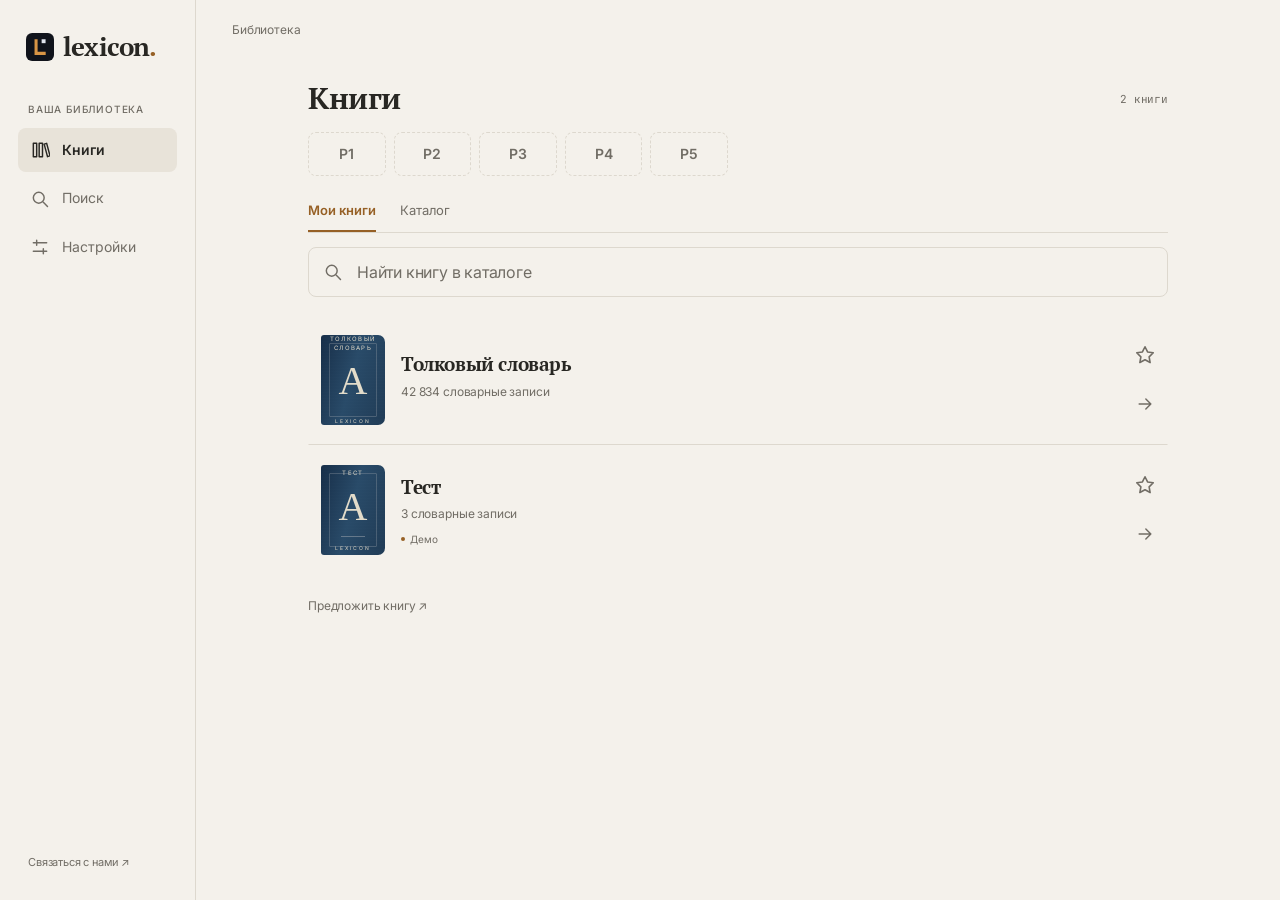
==== docs/index.html @ 33fcab7e "Publish Lexicon 0.8.48 with interactive local presets" ====
<!doctype html><html lang="ru"><head><meta charset="utf-8"><meta name="viewport" content="width=device-width,initial-scale=1,viewport-fit=cover"><meta name="theme-color" content="#F4F1EB"><meta name="apple-mobile-web-app-capable" content="yes"><meta name="apple-mobile-web-app-title" content="Lexicon"><title>Lexicon — Книги</title><link rel="icon" href="./icon.svg" type="image/svg+xml"><link rel="manifest" href="./manifest.webmanifest"><script src="./theme.js?v=f9f860963660"></script><link rel="stylesheet" href="./style.css?v=6cf6671c838d"><link rel="stylesheet" href="./interface.css?v=fe12666b14cd"><link rel="stylesheet" href="./settings-native.css?v=fd636798500a"><link rel="stylesheet" href="./books-native.css?v=4eb20f7e1304"><link rel="stylesheet" href="./refinement.css?v=554a9de87bde"><link rel="stylesheet" href="./interaction-fixes.css?v=699c94dc5572"><link rel="stylesheet" href="./precision-dense.css?v=ed4b688e3af4"><link rel="stylesheet" href="./reference-refinement.css?v=39f87f0298c2"><script src="./search-engine.js?v=366225dc697b" defer></script><script src="./inject-rules.js?v=8888f3288a59" defer></script><script src="./result-format.js?v=626c639f7f64" defer></script><script src="./portable-config.js?v=5209e62e82d2" defer></script><script src="./result-relay.js?v=566d0dccc76c" defer></script><script src="./result-notifications.js?v=0adbf5796105" defer></script><script src="./api-connections.js?v=8e999408f032" defer></script><script src="./speech.js?v=ca1d92f93617" defer></script><script src="./remote-integrations.js?v=0a018f4863b1" defer></script><script src="./portable.js?v=6ec88dbbc504" defer></script><script src="./app.js?v=03754f51cffa" defer></script><script src="./keyboard.js?v=d89eaf721192" defer></script><link rel="stylesheet" href="./presets.css?v=52d184dd3fd0"><script src="./presets.js?v=4e3a637a8aab" defer></script><link rel="apple-touch-icon" href="./apple-touch-icon.png"></head><body>
<svg class="icon-defs" xmlns="http://www.w3.org/2000/svg"><defs><symbol id="i-books" viewBox="0 0 24 24"><path d="M4 4h4v16H4zM11 4h4v16h-4zM17 5l3-1 4 15-3 1z"/></symbol><symbol id="i-history" viewBox="0 0 24 24"><path d="M3 11a9 9 0 1 1 2 7M3 4v7h7m2-5v6l4 2"/></symbol><symbol id="i-settings" viewBox="0 0 24 24"><path d="M4 7h16M4 17h16M8 4v6m8 4v6"/></symbol><symbol id="i-search" viewBox="0 0 24 24"><circle cx="10.5" cy="10.5" r="6.5"/><path d="m16 16 5 5"/></symbol><symbol id="i-star" viewBox="0 0 24 24"><path d="m12 3 2.8 5.7 6.2.9-4.5 4.4 1.1 6.2-5.6-3-5.6 3 1.1-6.2L3 9.6l6.2-.9Z"/></symbol><symbol id="i-arrow" viewBox="0 0 24 24"><path d="M5 12h14m-6-6 6 6-6 6"/></symbol><symbol id="i-copy" viewBox="0 0 24 24"><rect x="8" y="8" width="12" height="12" rx="2"/><path d="M15 8V4H4v11h4"/></symbol></defs></svg>
<aside class="sidebar"><a class="brand" href="./" aria-label="Lexicon"><img src="./icon.svg" alt="" width="38" height="38"><span>lexicon<span class="brand-dot">.</span></span></a><span class="sidebar-label" data-i18n="workspace">ВАША БИБЛИОТЕКА</span><nav aria-label="Разделы"><button class="active" data-view="books"><svg><use href="#i-books"/></svg><span data-i18n="books">Книги</span></button><button data-view="search"><svg><use href="#i-search"/></svg><span data-i18n="search">Поиск</span></button><button data-view="settings"><svg><use href="#i-settings"/></svg><span data-i18n="settings">Настройки</span></button></nav><div class="sidebar-bottom"><a href="mailto:vlad.titov.ing@gmail.com" data-i18n="contactShort">Связаться с нами ↗</a></div></aside>
<div class="workspace"><header><span id="breadcrumb" data-i18n="library">Библиотека</span><div class="header-actions"><span class="brand-mobile">lexicon<span class="brand-dot">.</span></span></div></header><main>
<section id="books-view" class="view"><div class="page-heading"><div><h1 data-i18n="books">Книги</h1></div><span class="count-badge" id="book-count">—</span></div><div id="preset-book-selection" class="preset-book-selection" hidden><div><span id="preset-book-selection-for"></span><strong data-i18n="presetPickInstruction">Выберите книгу для пресета</strong></div><button id="preset-book-cancel" type="button" class="quiet-button" data-i18n="presetPickCancel">Отмена</button></div><div class="preset-bar"><div class="preset-switch" data-preset-switch></div><span class="preset-caption" data-preset-caption hidden></span></div><div id="library-tabs" class="library-tabs" role="tablist" aria-label="Библиотека"><button id="library-tab-mine" type="button" role="tab" data-library-tab="mine" aria-controls="favorites-section catalog-list" aria-selected="true" data-i18n="myBooks">Мои книги</button><button id="library-tab-catalog" type="button" role="tab" data-library-tab="catalog" aria-controls="favorites-section catalog-list" aria-selected="false" tabindex="-1" data-i18n="libraryCatalog">Каталог</button></div><div id="library-search" class="search-box catalog-search"><svg><use href="#i-search"/></svg><input id="book-query" type="search" data-placeholder="findBook" placeholder="Найти книгу в каталоге" aria-label="Поиск книг" autocomplete="off" enterkeyhint="search"><button id="catalog-keyboard-done" class="keyboard-done" type="button" data-i18n="keyboardDone" hidden>Готово</button></div><div class="library-collection"><div id="favorites-section"><div class="section-line"><h2><svg><use href="#i-star"/></svg><span data-i18n="favorites">Избранное</span></h2></div><div id="favorites-list" class="favorite-grid"></div></div><div class="section-line catalog-title"><h2 data-i18n="catalog">Каталог книг</h2><span id="catalog-count" class="subtle"></span></div><div id="catalog-list" class="book-grid"></div></div><div id="catalog-error" class="error" role="alert" hidden></div><div class="catalog-footer"><a class="text-link" href="mailto:vlad.titov.ing@gmail.com" data-i18n="suggestBook">Предложить книгу ↗</a></div></section>
<section id="search-view" class="view" hidden><div class="search-topbar"><button id="back-books" class="back-button"><span>←</span><span data-i18n="allBooks">Все книги</span></button><button id="search-history" class="search-history-button" type="button" aria-label="История поиска" title="История поиска" aria-controls="inline-history"><svg><use href="#i-history"/></svg></button></div><h1 class="search-screen-title" data-i18n="search">Поиск</h1><div class="preset-bar"><div class="preset-switch" data-preset-switch></div><span class="preset-caption" data-preset-caption hidden></span></div><div class="search-book-heading"><div id="selected-cover" class="mini-cover" aria-hidden="true">А<span>Я</span></div><div><select id="search-book" aria-label="Выбрать книгу"></select></div><button id="selected-favorite" class="star-button" aria-label="Добавить в избранное"><svg><use href="#i-star"/></svg></button></div><div class="search-mode" role="group" aria-label="Режим поиска"><button id="manual-mode" class="active" data-i18n="manualMode">По слову</button><button id="inject-mode" data-i18n="injectMode">Через Inject</button><button id="api-mode" data-i18n="apiMode">Через API</button></div><div id="inject-bar" class="inject-bar" hidden><div><p id="inject-status" role="status"></p><button id="inject-settings-link" class="inject-settings-link" type="button" data-i18n="injectSettings">Настроить Inject →</button></div><button id="inject-toggle" class="quiet-button" data-i18n="startReceive">Начать приём</button></div><div id="api-bar" class="inject-bar" hidden><div><select id="api-source" aria-label="Источник API"></select><p id="api-receive-status" role="status"></p><button id="api-settings-link" class="inject-settings-link" data-i18n="apiSettings">Настроить API →</button></div><button id="api-toggle" class="quiet-button" data-i18n="startReceive">Начать приём</button></div><div class="search-combobox"><div class="search-box word-search"><svg><use href="#i-search"/></svg><input id="query" type="search" role="combobox" aria-autocomplete="list" aria-controls="suggestions" aria-expanded="false" data-placeholder="wordPlaceholder" placeholder="Начните вводить слово" aria-label="Поиск слова" autocomplete="off" spellcheck="false" maxlength="512" enterkeyhint="search"><button id="keyboard-done" class="keyboard-done" type="button" data-i18n="keyboardDone" hidden>Готово</button></div><div id="suggestions" class="search-dropdown" role="listbox" aria-label="Подсказки" hidden></div></div><div class="search-meta" hidden><span id="connection" role="status"></span></div><div id="error" class="error" role="alert" hidden></div><div id="result-area" aria-live="polite"></div><div id="welcome" class="welcome"><div class="search-empty-icon" aria-hidden="true"><svg><use href="#i-search"/></svg></div><h2 data-i18n="startTyping">Поиск по словарю</h2></div><div id="inline-history" tabindex="-1"><div class="section-line"><h2 data-i18n="history">История</h2><button id="clear-history" class="quiet-button" data-i18n="clear">Очистить</button></div><div id="history-list"></div></div></section>
<section id="presets-view" class="view" hidden><button type="button" class="quiet-button" data-view="settings">← Настройки</button><div class="page-heading"><h1 data-i18n="presetTitle">Пресеты</h1></div><details open id="preset-editor" class="preset-editor"><summary><span data-i18n="presetEditing">Редактирование</span><span id="preset-editor-slot" class="preset-editor-slot">P1</span></summary><div class="preset-editor-content"><div class="preset-switch" data-preset-switch></div><label for="preset-name" data-i18n="presetName">Название</label><input id="preset-name" type="text" maxlength="48" autocomplete="off"><div class="preset-config"><div class="preset-config-tabs" role="tablist" aria-label="Параметры пресета"><button type="button" role="tab" aria-selected="true" data-preset-panel="search">Поиск</button><button type="button" role="tab" aria-selected="false" data-preset-panel="result">Вывод</button><button type="button" role="tab" aria-selected="false" data-preset-panel="integrations">Подключения</button></div><div id="preset-search-controls"><span class="preset-field-label" data-i18n="presetBook">Книга</span><input id="preset-book" type="hidden"><button id="preset-book-pick" class="preset-book-pick" type="button"><span id="preset-book-cover" class="preset-book-cover" aria-hidden="true"></span><span class="preset-book-info"><strong id="preset-book-name"></strong><span data-i18n="presetChooseLibrary">Выбрать в библиотеке</span></span><span id="preset-book-arrow" aria-hidden="true"></span></button><span id="preset-mode-label" class="preset-field-label" data-i18n="presetSource">Откуда получать слово</span><input id="preset-mode" type="hidden" value="manual"><div id="preset-mode-switch" class="preset-mode-switch" role="radiogroup" aria-labelledby="preset-mode-label"><button type="button" role="radio" aria-checked="true" data-preset-mode="manual" data-i18n="presetManual">Вручную</button><button type="button" role="radio" aria-checked="false" data-preset-mode="inject">Inject</button><button type="button" role="radio" aria-checked="false" data-preset-mode="api">API</button></div><div id="preset-api-choice" hidden><span id="preset-api-label" class="preset-field-label" data-i18n="presetApiSource">Источник API</span><input id="preset-source" type="hidden"><div id="preset-api-options" class="preset-api-options" role="radiogroup" aria-labelledby="preset-api-label"></div><p id="preset-api-empty" class="muted" data-i18n="presetApiEmpty" hidden>Добавьте API во вкладке «Подключения».</p></div></div><div id="preset-connections-origin" class="preset-connections-origin" hidden><span id="preset-connections-label">Из базовых настроек</span><button id="preset-connections-reset" type="button" class="quiet-button" hidden>Вернуть базовые</button></div><div id="preset-config-host"></div></div><div class="preset-actions"><span id="preset-dirty" role="status" hidden>Есть изменения</span><button id="preset-save" type="button" class="connect-button" data-i18n="presetSave">Сохранить</button><button id="preset-clear" type="button" class="quiet-button" data-i18n="presetClear">Очистить</button></div><p id="preset-status" class="muted" role="status" hidden></p></div></details></section><section id="settings-view" class="view" hidden><div class="page-heading settings-heading"><div><h1 data-i18n="settings">Настройки</h1><button type="button" class="quiet-button presets-open" data-view="presets" data-i18n="presetTitle">Пресеты</button></div></div><div id="settings-tabs" class="settings-tabs" role="tablist" aria-label="Настройки"><button type="button" id="settings-tab-general" role="tab" data-settings-tab="general" aria-controls="settings-panel-general" aria-selected="true" tabindex="0" data-i18n="settingsGeneral">Общие</button><button type="button" id="settings-tab-result" role="tab" data-settings-tab="result" aria-controls="settings-panel-result" aria-selected="false" tabindex="-1" data-i18n="settingsResultTab">Вывод</button><button type="button" id="settings-tab-integrations" role="tab" data-settings-tab="integrations" aria-controls="settings-panel-integrations" aria-selected="false" tabindex="-1" data-i18n="settingsIntegrations">Подключения</button></div><div id="settings-panel-general" class="settings-subpanel" role="tabpanel" aria-labelledby="settings-tab-general"><div class="panel language-panel"><label for="language" data-i18n="languageLabel">Язык</label><select id="language" aria-label="Язык"><option value="ru">Русский</option><option value="en">English</option></select></div><div class="panel appearance-panel"><label for="theme" data-i18n="themeLabel">Тема</label><select id="theme"><option value="system" data-i18n="themeSystem">Системная тема</option><option value="light" data-i18n="themeLight">Светлая тема</option><option value="dark" data-i18n="themeDark">Тёмная тема</option></select></div><div class="panel"><label class="toggle-row"><span><strong data-i18n="resultNotifications">Уведомления</strong></span><input id="result-notifications" type="checkbox" role="switch"></label><p id="result-notification-status" class="muted" role="status"></p></div><div class="panel"><label class="toggle-row"><span><strong data-i18n="keepHistory">История поиска</strong><small data-i18n="localHistory">Сохранять найденные слова на этом устройстве</small></span><input id="history-enabled" type="checkbox" role="switch"></label></div><div class="panel about"><p id="app-version">Lexicon 0.8.36</p><button id="check-updates" class="quiet-button" data-i18n="checkUpdates">Проверить обновления</button><p id="update-status" class="muted" role="status"></p><a id="download-update" class="text-link" hidden target="_blank" rel="noopener" data-i18n="downloadUpdate">Скачать обновление</a><a class="developer-contact" href="mailto:vlad.titov.ing@gmail.com"><span data-i18n="contactDeveloper">Связаться с разработчиком</span><span>vlad.titov.ing@gmail.com ↗</span></a></div></div><div id="settings-panel-result" class="settings-subpanel" role="tabpanel" aria-labelledby="settings-tab-result" hidden><div class="panel"><div id="format-target" class="format-switch" role="tablist" aria-label="Формат результата"><button type="button" role="tab" id="format-copy" data-format="copy" aria-controls="format-editor" aria-selected="true" data-i18n="formatCopy">Копирование</button><button type="button" role="tab" id="format-notification" data-format="notification" aria-controls="format-editor" aria-selected="false" tabindex="-1" data-i18n="formatNotification">Уведомления</button><button type="button" role="tab" id="format-impaler" data-format="impaler" aria-controls="format-editor" aria-selected="false" tabindex="-1">Impaler</button><button type="button" role="tab" id="format-speech" data-format="speech" aria-controls="format-editor" aria-selected="false" tabindex="-1" data-i18n="formatSpeech">Озвучивание</button></div><div id="passwordx-format-settings" role="tabpanel" aria-labelledby="format-passwordx" hidden><h3 class="settings-section-title" data-i18n="passwordxMatchTitle">Если совпадение неточное</h3><label class="toggle-row"><span data-i18n="passwordxSuggestion">Передавать координаты ближайшего слова</span><input id="passwordx-use-suggestion" type="checkbox" role="switch"></label><p class="muted" data-i18n="passwordxNoMatch">Если слово не найдено и подходящих координат нет, передаётся 000000. При выключенной настройке неточное совпадение также даёт 000000.</p></div><div id="format-editor" role="tabpanel" aria-labelledby="format-copy"><div class="copy-preview"><span id="preview-caption" data-i18n="preview">Пример</span><output id="copy-preview"></output></div><h3 class="settings-section-title" data-i18n="exactMatchTitle">Состав результата</h3><div id="copy-fields" class="copy-fields"></div><label class="toggle-row speech-label-toggle"><span><span data-i18n="writtenCoordinatesLabel">Добавлять подписи к координатам</span></span><input id="speech-labels" type="checkbox" role="switch"></label><div id="speech-format-settings" hidden><div class="panel" id="speech-settings"><h2 data-i18n="speechTitle">Воспроизведение</h2><label class="toggle-row"><span data-i18n="speechEnable">Озвучивать результат</span><input id="speech-enabled" type="checkbox" role="switch"></label><label class="toggle-row" id="speech-headphones-row"><span data-i18n="speechHeadphonesOnly">Только в наушниках</span><input id="speech-headphones-only" type="checkbox" role="switch" checked></label><p id="speech-only-note" class="muted">Только в наушниках. Новый запрос отменяет предыдущую озвучку.</p><label for="speech-rate" data-i18n="speechRate">Скорость речи</label><div class="speech-rate-row"><input id="speech-rate" type="range" min="0.25" max="1.5" step="0.05" value="1"><output id="speech-rate-value" for="speech-rate">1×</output></div><label for="speech-repeats" data-i18n="speechRepeats">Количество воспроизведений</label><div class="speech-repeat-stepper"><button type="button" id="speech-repeat-less" aria-label="Уменьшить количество повторов">−</button><input id="speech-repeats" type="number" min="1" step="1" inputmode="numeric" value="1"><button type="button" id="speech-repeat-more" aria-label="Увеличить количество повторов">+</button></div><label for="speech-gap" data-i18n="speechGap">Пауза между повторами, секунд</label><input id="speech-gap" type="number" min="1" max="30" step="1" value="5"><div class="speech-actions"><button id="speech-test" class="quiet-button" data-i18n="speechTest">Прослушать</button><button id="speech-stop" class="quiet-button" data-i18n="speechStop">Остановить</button></div><p id="speech-status" class="muted" role="status"></p></div></div><div id="separator-settings"><label for="result-separator" class="separator-label" data-i18n="separator">Разделитель</label><input id="result-separator" type="text" maxlength="64" autocomplete="off" spellcheck="false" aria-describedby="separator-hint"><div class="separator-presets" aria-label="Разделители"><button type="button" data-separator=".">.</button><button type="button" data-separator=" · "> · </button><button type="button" data-separator=" / "> / </button><button type="button" data-separator=" — "> — </button><button type="button" data-separator=", ">, </button></div><p id="separator-hint" class="muted" data-i18n="separatorHint">Пусто — без разделителя.</p></div><details id="uncertain-settings" class="unmatched-section"><summary class="settings-section-title" data-i18n="uncertainTitle">Если слово не найдено</summary><div class="advanced-body"><label class="toggle-row"><span data-i18n="useSuggestionLabel">Использовать ближайшее слово</span><input id="uncertain-suggestion" type="checkbox" role="switch"></label><label class="toggle-row" id="uncertain-coordinates-row"><span data-i18n="suggestionCoordinatesLabel">Передавать его координаты</span><input id="uncertain-coordinates" type="checkbox" role="switch"></label><label class="toggle-row" id="uncertain-original-row"><span data-i18n="includeOriginalLabel">Добавлять исходный ввод</span><input id="uncertain-original" type="checkbox" role="switch"></label><label class="toggle-row"><span data-i18n="markUncertainLabel">Помечать неточное совпадение #</span><input id="uncertain-marker" type="checkbox" role="switch"></label></div></details><p id="unrecognized-note" class="muted" data-i18n="unrecognizedText">Если подходящего слова нет, выводится ###. Это не отключается.</p><p id="copy-warning" class="field-warning" hidden data-i18n="pickField">Выберите хотя бы одно поле.</p></div></div></div><div id="settings-panel-integrations" class="settings-subpanel" role="tabpanel" aria-labelledby="settings-tab-integrations" hidden><details id="inject-settings" class="panel inject-settings"><summary class="integration-summary">Inject</summary><div class="integration-content"><label for="inject-id" data-i18n="injectId">Integration ID</label><div class="inject-connect-row"><input id="inject-id" type="text" autocomplete="off" maxlength="120" placeholder="Integration ID"><button id="inject-check" class="connect-button" data-i18n="checkConnection">Подключить</button></div><p id="inject-config-status" class="muted" role="status"></p><label class="toggle-row"><span data-i18n="injectAutoWords">Обрабатывать слова автоматически</span><input id="inject-auto-words" type="checkbox" role="switch" aria-describedby="inject-auto-words-help" checked></label><p id="inject-auto-words-help" class="muted" data-i18n="injectAutoWordsHelp">«Картинка слона» или «картинки слона» → «слон».</p><p id="inject-background-status" class="muted" role="status"></p></div></details><details class="panel" id="impaler-settings"><summary class="integration-summary">Impaler</summary><div class="integration-content"><button id="relay-connect" class="connect-button" data-i18n="relayConnect">Получить ссылку</button><label class="toggle-row"><span data-i18n="relayEnable">Передавать результаты</span><input id="relay-active" type="checkbox" role="switch"></label><p id="relay-status" class="muted" role="status"></p><div id="relay-watch"><label for="relay-read-url" data-i18n="relayLink">Ссылка для Impaler</label><input id="relay-read-url" type="url" readonly autocomplete="off" spellcheck="false" data-placeholder="relayPlaceholder" placeholder="Появится после подключения"><button id="relay-copy-url" disabled class="quiet-button" data-i18n="relayCopy">Скопировать ссылку</button><p class="muted" data-i18n="relayWatchHint">В Impaler добавьте ссылку в Custom URL и укажите поле text.</p></div></div></details><details class="panel" id="passwordx-settings"><summary class="integration-summary">MyPasSwordX</summary><div class="integration-content"><label class="toggle-row"><span data-i18n="relayEnable">Передавать результаты</span><input id="passwordx-active" type="checkbox" role="switch"></label><button id="passwordx-connect" class="connect-button" data-i18n="relayConnect">Получить ссылку</button><label for="passwordx-url">URL</label><input id="passwordx-url" type="url" readonly autocomplete="off"><button id="passwordx-copy" class="quiet-button" data-i18n="relayCopy" disabled>Скопировать ссылку</button><p class="muted" data-i18n="passwordxHelp">Custom API: URL выше, поле value. Формат: 127 / 2 / 7 → 127207.</p><p id="passwordx-status" class="muted" role="status" hidden></p></div></details><details class="panel api-panel" id="api-settings"><summary class="api-summary" data-i18n="apiSettingsTitle">Настройки API</summary><div class="api-details-content"><div class="api-heading"><div><h2 data-i18n="apiTitle">API приложения</h2></div><label class="api-switch"><span class="sr-only" data-i18n="apiUse">Использовать API</span><input id="own-api-enabled" type="checkbox" role="switch"></label></div><p class="muted" data-i18n="apiOwnHint">POST передаёт слово в приложение, GET получает последний результат.</p><button id="own-api-connect" class="connect-button" data-i18n="apiCreate">Получить API</button><div id="own-api-config" hidden><label for="own-api-name" data-i18n="apiName">Название</label><input id="own-api-name" maxlength="48" value="API Lexicon"><div class="method-switch" role="group" aria-label="Метод API"><button type="button" data-own-method="GET" aria-pressed="true">GET</button><button type="button" data-own-method="POST" aria-pressed="false">POST</button></div><label for="own-api-url">URL</label><input id="own-api-url" type="url" readonly autocomplete="off"><div id="own-api-secret" hidden><label for="own-api-key" data-i18n="apiWriteKey">Ключ записи (Bearer)</label><input id="own-api-key" type="password" readonly autocomplete="off"><button id="own-api-copy-key" class="quiet-button" data-i18n="apiCopyKey">Скопировать ключ</button><pre class="api-example">{"value":"ПАПА"}</pre></div><p id="own-api-method-note" class="muted"></p><div class="api-actions"><button id="own-api-copy-url" class="quiet-button" data-i18n="apiCopyUrl">Скопировать URL</button><button id="own-api-test" class="quiet-button" data-i18n="apiTest">Проверить API</button><button id="own-api-format" class="quiet-button" data-i18n="apiFormat">Формат результата</button></div></div><p id="own-api-status" class="muted" role="status"></p><div class="api-section-heading"><h3 data-i18n="apiExternal">Подключения к другим API</h3><button id="api-add" class="quiet-button" data-i18n="apiAdd">＋ Добавить</button></div><div id="custom-api-list"></div><p class="muted" data-i18n="apiForeground">Приём слов работает на открытом экране поиска в режиме «Через API».</p></div></details></div></section></main></div><div id="toast" role="status" aria-live="polite" aria-atomic="true" hidden></div></body></html>
---- docs/style.css ----
*{box-sizing:border-box}html{color-scheme:light}body{margin:0;background:#f5f5f4;color:#292d33;font:15px -apple-system,BlinkMacSystemFont,'Segoe UI',Arial,sans-serif;line-height:1.5}button,input,select{font:inherit}button,a,input,select{-webkit-tap-highlight-color:transparent}button,select{cursor:pointer}button{color:inherit}button:focus-visible,a:focus-visible,input:focus-visible,select:focus-visible{outline:3px solid #696f77;outline-offset:4px}[hidden]{display:none!important}a{color:inherit;text-decoration:none}button{border:0;background:none}svg{width:22px;height:22px;fill:none;stroke:currentColor;stroke-width:1.6;stroke-linecap:round;stroke-linejoin:round;flex-shrink:0}.icon-defs{position:absolute;width:0;height:0;overflow:hidden}.sidebar{width:228px;position:fixed;inset:0 auto 0 0;background:#ffffff;border-right:1px solid #e3e3e4;padding:34px 22px;display:flex;flex-direction:column;z-index:20}.brand{display:flex;align-items:center;gap:9px;padding:0 10px;font-size:29px;font-weight:650;letter-spacing:-1.7px}.brand img{width:35px;height:35px}.brand-dot{color:#62666c}.sidebar-label{font-size:9px;letter-spacing:1.8px;color:#a1a3a5;margin:61px 16px 17px;font-weight:650}nav{display:flex;flex-direction:column;gap:7px}nav button{display:flex;align-items:center;gap:14px;text-align:left;padding:14px 17px;border-radius:11px;font-size:14px;color:#7f8081}nav button.active{background:#e9eaeb;color:#41454a;font-weight:600}nav button:hover{background:#eeeeef}nav button.active svg{stroke-width:1.9}.sidebar-bottom{margin-top:auto;padding:28px 14px 0;color:#9e9fa0}.sidebar-bottom p{font-size:11px;line-height:1.7;margin:15px 0 20px}.sidebar-bottom a{font-size:11px;color:#6e7074}.edition{font:italic 31px Georgia,serif;color:#67696c;display:flex;gap:8px;align-items:baseline}.edition span{font:8px Arial,sans-serif;letter-spacing:2px;color:#9fa0a2}.workspace{margin-left:228px;min-height:100dvh}header{height:88px;border-bottom:1px solid #e3e3e4;padding:0 54px;display:flex;justify-content:space-between;align-items:center;font-size:12px;color:#8c8d8f}.header-actions{display:flex;align-items:center;gap:18px}#language{border:0;background:transparent;color:#585a5d;padding:8px;font-size:12px}.brand-mobile{display:none}main{max-width:1210px;padding:46px 54px 30px;margin:0 auto;min-height:calc(100dvh - 170px)}.page-heading{display:flex;justify-content:space-between;align-items:center;gap:20px;margin-bottom:37px}.eyebrow{font-size:9px;letter-spacing:2px;color:#898b8e;font-weight:650}h1{font-size:43px;font-weight:500;line-height:1.2;letter-spacing:-1.6px;margin:9px 0 10px}h2{font-size:18px;font-weight:550;letter-spacing:-.4px;margin:0}.page-heading p{color:#8d8e90;font-size:13px;margin:0}.count-badge{border:1px solid #dfe0e1;border-radius:30px;padding:8px 16px;font-size:11px;color:#838587;white-space:nowrap}.section-line{display:flex;align-items:center;justify-content:space-between;gap:12px;margin-bottom:18px}.section-line h2{display:flex;gap:10px;align-items:center;font-size:17px}.section-line h2 svg{width:17px;height:17px;color:#84878a}.subtle{font-size:11px;color:#a2a3a4}.favorite-grid{display:grid;grid-template-columns:repeat(2,minmax(0,1fr));gap:18px}.favorite-card{position:relative;background:#e7e8e9;border:1px solid #dcdddf;border-radius:16px;padding:23px;display:flex;gap:22px;align-items:center;min-height:173px;transition:transform .18s,border-color .18s}.favorite-card:hover{border-color:#a7aaae;transform:translateY(-2px)}.favorite-info{min-width:0;padding-right:20px}.favorite-info .kicker{color:#8b8d91;font-size:9px;letter-spacing:1.6px}.favorite-info h3{font-size:19px;font-weight:550;letter-spacing:-.5px;line-height:1.3;margin:8px 0}.favorite-info p{font-size:11px;color:#85878a;margin:0 0 15px}.favorite-info .open-book{padding:0;font-size:12px;display:flex;align-items:center;gap:12px;color:#4b4e53;font-weight:600}.favorite-info .open-book svg{width:15px}.star-button{display:flex;align-items:center;justify-content:center;color:#96989b;border:1px solid #d6d8da;background:#f4f5f680;width:34px;height:34px;border-radius:50%;flex-shrink:0}.star-button svg{width:16px;height:16px}.star-button[aria-pressed=true]{color:#5f646c}.star-button[aria-pressed=true] svg{fill:#82878f;stroke:#687c93}.favorite-card>.star-button{position:absolute;right:15px;top:15px;border:0;background:none}.cover{width:93px;height:123px;border-radius:3px 7px 7px 3px;position:relative;background:linear-gradient(105deg,#172e48 0%,#294b69 48%,#203b55 100%);color:#e3dcca;box-shadow:2px 6px 10px #14273526,inset 4px 0 0 #ffffff15,inset 7px 0 1px #0c223233;flex-shrink:0;overflow:hidden;display:flex;flex-direction:column;align-items:center;justify-content:center;isolation:isolate}.cover:before{content:'';position:absolute;inset:8px;border:1px solid #bdbec042;border-radius:1px;z-index:-1}.cover:after{content:'';position:absolute;inset:0;background:repeating-linear-gradient(0deg,transparent,transparent 2px,#ffffff03 3px);pointer-events:none}.cover-label{font-size:6px;letter-spacing:1.3px;text-align:center;padding:0 12px;text-transform:uppercase}.cover-letter{font:50px Georgia,serif;line-height:1.2;margin:5px 0}.cover-rule{width:24px;height:1px;background:#b5b7ba70}.cover-bottom{font-size:5px;letter-spacing:2px;margin-top:8px}.favorite-empty{border:1px dashed #d3d4d6;border-radius:14px;padding:26px;color:#949699;font-size:13px;grid-column:1/-1}.catalog-title{margin-top:40px}.search-box{display:flex;align-items:center;gap:12px;background:#ffffff;border:1px solid #dedfe0;border-radius:11px;padding:14px 17px}.search-box svg{width:19px;height:19px;color:#97999c}.search-box input{border:0;outline:0!important;min-width:0;flex:1;background:transparent;color:#333436;font-size:13px}.search-box input::placeholder{color:#a4a5a7}.search-box:focus-within{border-color:#8d9197;box-shadow:0 0 0 3px #8d919710}.catalog-search{max-width:100%;margin-bottom:24px}.book-grid{display:grid;grid-template-columns:repeat(3,minmax(0,1fr));gap:22px}.book-card{background:#ffffff;border:1px solid #dfe0e2;border-radius:15px;overflow:hidden;transition:transform .18s,box-shadow .18s}.book-card:hover{transform:translateY(-3px);box-shadow:0 8px 25px #393b3e08}.book-art{position:relative;background:#edece6;min-height:225px;display:flex;align-items:center;justify-content:center;background-image:radial-gradient(ellipse at 50% 80%,#ced0d280,transparent 70%)}.book-art .cover{width:119px;height:163px;transform:rotate(-6deg);box-shadow:8px 13px 17px #2f313326}.book-art .cover-letter{font-size:67px}.book-art .cover-label{font-size:8px}.book-art>.star-button{position:absolute;right:14px;top:14px;background:#f8f9fa;border:0}.book-info{padding:19px 20px}.book-info .category{color:#8b8e91;font-size:9px;text-transform:uppercase;letter-spacing:1.3px}.book-info h3{font-size:18px;letter-spacing:-.4px;font-weight:550;line-height:1.35;margin:7px 0}.book-meta{color:#97999b;font-size:11px;margin:0}.card-bottom{display:flex;align-items:center;justify-content:space-between;margin-top:21px;padding-top:14px;border-top:1px solid #ececed}.data-note{color:#a79269;font-size:9px;display:inline-flex;align-items:center;gap:5px}.data-note:before{content:'';width:4px;height:4px;border-radius:50%;background:#baab87}.card-bottom .open-book{border-radius:50%;background:#ebecee;padding:8px;display:flex;color:#61656b}.card-bottom .open-book svg{width:16px;height:16px}.catalog-footer{display:flex;align-items:center;gap:16px;margin-top:42px;border-top:1px solid #dfe0e1;padding-top:26px}.footer-monogram{font:italic 32px Georgia,serif;color:#828488}.catalog-footer strong{font-size:12px;font-weight:500}.catalog-footer p{font-size:11px;color:#9a9b9d;margin:3px 0}.text-link{margin-left:auto;font-size:11px;color:#65696f;white-space:nowrap}.workspace-footer{padding:22px 54px;max-width:1210px;margin:auto;display:flex;justify-content:space-between;color:#b1b2b4;font-size:9px}.workspace-footer>span:first-child{letter-spacing:3px}.back-button{display:inline-flex;align-items:center;gap:10px;color:#8a8c8f;padding:0;margin-bottom:32px;font-size:12px}.back-button>span:first-child{font-size:19px}.search-book-heading{display:flex;gap:24px;align-items:center;margin-bottom:30px}.search-book-heading h1{font-size:33px;margin:7px 0 10px}.search-book-heading>.star-button{margin-left:auto}.mini-cover{background:#213f5b;width:62px;height:83px;color:#e3dfcd;border-radius:3px 7px 7px 3px;font:30px Georgia,serif;display:flex;align-items:center;justify-content:center;gap:5px;box-shadow:2px 5px 8px #102d4218;flex-shrink:0}.mini-cover span{font-size:18px;margin-top:23px}.word-search{padding:19px 22px;border-radius:13px}.word-search input{font-size:19px}.word-search svg{width:22px;height:22px}kbd{border:1px solid #e1e2e3;border-radius:5px;font-size:11px;color:#9d9fa2;padding:1px 6px}.search-meta{display:flex;justify-content:space-between;gap:10px;font-size:10px;color:#a1a3a5;margin:11px 2px 22px}.suggestions{display:flex;flex-wrap:wrap;gap:8px;margin-bottom:20px}.suggestions:empty{margin:0}.chip{font-size:12px;border:1px solid #dadcde;color:#676b71;padding:8px 13px;border-radius:8px;background:#f8f8f8}.chip:hover{background:#e3e5e7;border-color:#b3b6bb}.welcome{text-align:center;margin:75px auto;max-width:370px}.letter-orbit{display:flex;align-items:center;justify-content:center;margin-bottom:28px}.letter-orbit span{font:28px Georgia,serif;border:1px solid #d8dadc;width:58px;height:70px;border-radius:9px;display:grid;place-items:center;color:#9b9ea2;background:#f7f7f8;transform:rotate(-12deg);margin-right:-12px}.letter-orbit span:nth-child(2){transform:rotate(0);background:#e5e7e9;color:#6a6f75;z-index:1}.letter-orbit span:nth-child(3){transform:rotate(12deg)}.welcome h2{font-size:18px;color:#65686d;font-weight:450}.welcome p{font-size:12px;color:#a0a3a5;line-height:1.8}.result{border:1px solid #d9dbdd;border-radius:17px;padding:30px;background:#fcfcfd;margin-bottom:16px;box-shadow:0 6px 25px #454a5004}.result .result-label{font-size:9px;letter-spacing:1.5px;color:#989a9e}.result h2{font-size:32px;letter-spacing:-.8px;font-weight:550;margin:10px 0 4px;overflow-wrap:anywhere}.result .dict{font-size:11px;color:#9b9da0}.location{display:grid;grid-template-columns:repeat(3,1fr);gap:15px;margin:30px 0}.location>div+div{border-left:1px solid #e7e8ea;padding-left:25px}.location dt{font-size:11px;color:#94979b}.location dd{font-size:42px;line-height:1.2;font-weight:450;color:#44484d;letter-spacing:-1.5px;margin:7px 0 0}.result-footer{display:flex;gap:10px;flex-wrap:wrap}.copy-button,.share-button{display:flex;align-items:center;justify-content:center;gap:10px;font-size:12px;padding:12px 19px;border-radius:9px}.copy-button{background:#4b4f54;color:#fff}.copy-button svg{width:16px;height:16px}.share-button{border:1px solid #dee0e2;color:#8b8e92}.empty{text-align:center;padding:30px;color:#95979a;font-size:13px}.empty strong{display:block;color:#6b6f74}.error{background:#fff1ea;border:1px solid #e5c3b3;color:#a36646;font-size:13px;padding:18px;border-radius:12px}.quiet-button{font-size:12px;color:#888b8f;padding:10px}.history-item{display:flex;width:100%;align-items:center;gap:15px;padding:20px;background:#fcfcfd;border:1px solid #dddee0;border-radius:12px;margin-top:10px;text-align:left}.history-item strong{font-size:15px;font-weight:550}.history-details{display:flex;flex-direction:column;gap:5px;flex:1}.history-details small{font-size:11px;color:#979a9e}.history-item>svg{color:#a1a3a7;width:18px}.history-icon{display:grid;place-items:center;background:#eaebed;border-radius:9px;width:40px;height:44px;color:#878b90}.history-icon svg{width:19px}.settings-grid{display:grid;grid-template-columns:1.05fr 1fr;gap:23px;align-items:start}.panel{background:#fcfcfd;border:1px solid #dddee0;border-radius:15px;padding:26px}.panel-heading{display:flex;gap:10px;align-items:center}.panel-heading svg{width:19px;color:#898d92}.panel h2{font-size:17px}.muted{font-size:12px;color:#989b9f}.copy-fields{display:grid;grid-template-columns:1fr 1fr;gap:10px;margin-top:24px}.copy-option{display:flex;align-items:center;justify-content:space-between;border:1px solid #dddee0;border-radius:9px;padding:14px;color:#797c80;font-size:12px}.copy-option:has(input:checked){background:#ebecee;border-color:#b2b6bc;color:#4e535a}.copy-option input{accent-color:#616871;width:16px;height:16px}.copy-preview{margin-top:24px;padding:17px;background:#f0f1f2;border-radius:10px}.copy-preview>span{font-size:8px;color:#979a9f;letter-spacing:1.5px}.copy-preview output{display:block;font-size:12px;color:#696e74;margin-top:9px;line-height:1.8;overflow-wrap:anywhere}.field-warning{font-size:11px;color:#b37c40}.toggle-row{display:flex;justify-content:space-between;gap:20px;align-items:center}.toggle-row+.toggle-row{padding-top:22px;margin-top:22px;border-top:1px solid #eaebed}.toggle-row strong{font-size:13px;font-weight:500}.toggle-row small{display:block;color:#9c9ea1;font-size:11px;margin-top:6px}.toggle-row input{appearance:none;width:34px;height:20px;border-radius:20px;background:#d8dadd;position:relative;flex-shrink:0;transition:background .15s;cursor:pointer}.toggle-row input:before{content:'';position:absolute;left:3px;top:3px;width:14px;height:14px;border-radius:50%;background:white;box-shadow:0 1px 3px #0001;transition:left .15s}.toggle-row input:checked{background:#6c737d}.toggle-row input:checked:before{left:17px}.browser-note{font-size:10px;color:#a7a9ac;margin-top:22px;line-height:1.7}.about{margin-top:22px}.about p{font-size:12px;color:#989a9e;line-height:1.8}.about a{font-size:11px;color:#70757b}.manual-copy{width:100%;min-height:90px;border:1px solid #c8cbcf;background:#f1f2f3;color:#5f646a;padding:15px;border-radius:10px;margin-top:15px}#toast{position:fixed;bottom:28px;left:calc(50% + 114px);transform:translateX(-50%);background:#383b3f;color:#f3f4f6;padding:13px 22px;border-radius:11px;box-shadow:0 5px 20px #2d303425;z-index:50;font-size:12px;max-width:85vw;text-align:center}
@media(min-width:1500px){main{padding-top:58px}.book-grid{grid-template-columns:repeat(3,minmax(0,1fr))}}@media(max-width:1100px){.sidebar{width:190px;padding-left:16px;padding-right:16px}.workspace{margin-left:190px}header{padding:0 32px}main{padding:37px 32px}.favorite-grid{grid-template-columns:1fr}.book-grid{grid-template-columns:repeat(2,minmax(0,1fr))}.favorite-card{max-width:none}.settings-grid{grid-template-columns:1fr}.settings-right{display:grid;grid-template-columns:1fr 1fr;gap:20px}.settings-right .about{margin-top:0}.workspace-footer{padding:22px 32px}#toast{left:calc(50% + 95px)}}
@media(max-width:700px){.sidebar{width:auto;position:static;padding:0;border:0;background:transparent}.sidebar>.brand,.sidebar-label,.sidebar-bottom{display:none}.workspace{margin-left:0}header{height:72px;padding:0 23px;border-bottom:1px solid #e2e3e5}#breadcrumb{display:none}.header-actions{width:100%;flex-direction:row-reverse;justify-content:space-between}.brand-mobile{display:block;font-size:26px;letter-spacing:-1.5px;font-weight:650;color:#424448}#language{font-size:11px}main{padding:30px 23px 120px;min-height:calc(100dvh - 72px)}h1{font-size:36px;margin:8px 0 10px}.page-heading{gap:10px;margin-bottom:30px;align-items:flex-start}.page-heading p{font-size:12px;max-width:245px;line-height:1.7}.count-badge{font-size:9px;padding:5px 9px;margin-top:30px}.eyebrow{font-size:8px;letter-spacing:1.6px}.section-line h2{font-size:16px}.subtle{font-size:10px}.favorite-card{padding:20px;gap:19px;min-height:159px}.favorite-info h3{font-size:19px;max-width:200px}.favorite-info .kicker{font-size:8px}.favorite-card .cover{width:78px;height:110px}.favorite-card .cover-letter{font-size:44px}.favorite-info p{font-size:10px;margin-bottom:12px}.favorite-info .open-book{font-size:11px}.catalog-title{margin-top:30px}.catalog-search{margin-bottom:18px}.book-grid{grid-template-columns:1fr;gap:15px}.book-card{display:grid;grid-template-columns:123px minmax(0,1fr);border-radius:13px}.book-art{min-height:178px}.book-art .cover{width:76px;height:108px;transform:rotate(-5deg)}.book-art .cover-letter{font-size:43px}.book-art .cover-label{font-size:5px}.book-art>.star-button{right:6px;top:7px;width:26px;height:26px}.book-art>.star-button svg{width:13px}.book-info{padding:18px 15px;display:flex;flex-direction:column;justify-content:center}.book-info .category{font-size:8px}.book-info h3{font-size:17px;margin-top:8px}.book-meta{font-size:9px}.card-bottom{margin-top:16px;padding-top:12px}.card-bottom .data-note{font-size:8px}.card-bottom .open-book{padding:6px}.catalog-footer{margin-top:28px;padding-top:22px;gap:12px;flex-wrap:wrap}.footer-monogram{font-size:28px}.catalog-footer strong{font-size:11px}.catalog-footer p{font-size:10px}.text-link{font-size:10px;flex-basis:100%;padding-left:34px;margin-top:-4px}.workspace-footer{display:none}nav{position:fixed;bottom:max(14px,env(safe-area-inset-bottom));left:18px;right:18px;background:#fcfcfdef;backdrop-filter:blur(18px);border:1px solid #dcdee0;border-radius:17px;box-shadow:0 8px 32px #363a3f14;display:flex;flex-direction:row;gap:5px;padding:7px;z-index:30}nav button{justify-content:center;flex:1;min-width:0;padding:10px 8px;font-size:10px;gap:6px;flex-direction:column;border-radius:11px}nav button svg{width:20px;height:20px}nav button.active{background:#e5e6e8}.back-button{margin-bottom:25px;font-size:11px}.search-book-heading{gap:16px;margin-bottom:27px}.search-book-heading h1{font-size:25px;letter-spacing:-.8px;line-height:1.2}.mini-cover{width:49px;height:68px;font-size:25px}.mini-cover span{font-size:15px}.search-book-heading .star-button{width:30px;height:30px}.word-search{padding:16px}.word-search input{font-size:16px}kbd{display:none}.search-meta{font-size:9px}.welcome{margin-top:65px}.welcome h2{font-size:17px}.welcome p{font-size:12px}.result{padding:24px 20px}.result h2{font-size:29px}.location{gap:10px;margin:28px 0}.location>div+div{padding-left:14px}.location dd{font-size:37px}.location dt{font-size:10px}.copy-button,.share-button{font-size:11px;padding:11px 15px}.result-footer{gap:8px}.settings-grid,.settings-right{display:block}.panel{padding:22px}.settings-right>.panel{margin-top:19px}.copy-fields{gap:8px}.copy-option{padding:13px;font-size:11px}.history-item{padding:17px 15px}.history-item strong{font-size:14px}.history-details small{font-size:10px}#toast{left:50%;bottom:110px}.section-line{margin-bottom:15px}}
@media(prefers-reduced-motion:reduce){*{transition:none!important;scroll-behavior:auto!important}}

.book-title{padding:0;text-align:left;font:inherit;letter-spacing:inherit;line-height:inherit}.cover-button{padding:0;display:block}.copy-button:disabled,.share-button:disabled{opacity:.45;cursor:not-allowed}
/* Keep secondary text readable on the light paper surface. */
.page-heading p,.muted,.favorite-info p,.book-meta,.catalog-footer p,.history-details small,.toggle-row small,.browser-note,.about p,.search-meta,.result .dict{color:#6d7073}.subtle,.count-badge,.sidebar-label,header,.sidebar-bottom p{color:#737578}.eyebrow,.book-info .category,.favorite-info .kicker,.copy-preview>span,.result-label{color:#6c6f74}.location dt,.copy-option,.share-button{color:#64686e}.data-note{color:#8f7549}.search-box input::placeholder{color:#7b7e81}.copy-option:has(input:checked){color:#464b51}.book-meta{font-size:11px}@media(max-width:700px){.book-meta{font-size:10px}.favorite-info .kicker{font-size:8px}.book-info .category{font-size:8px}}

.star-button{width:46px;height:46px}.star-button svg{width:23px;height:23px}.book-art>.star-button{width:46px;height:46px}.favorite-card>.star-button{right:10px;top:10px}.favorite-info{padding-right:28px}.search-book-heading>.star-button{width:46px;height:46px}.language-panel{display:flex;align-items:center;justify-content:space-between;gap:14px}.language-panel label{font-size:13px}.settings-right{display:flex;flex-direction:column;gap:20px}.settings-right>.panel{margin-top:0}.inject-settings label{display:block;font-size:12px;color:#696b6f;margin-bottom:8px}.inject-settings input{border:1px solid #cccfd2;background:#f1f2f4;border-radius:8px;padding:12px;width:100%;min-width:0;color:#404348}.inject-settings .quiet-button{padding-left:0}.search-mode{display:flex;gap:5px;background:#e6e8ea;border-radius:10px;padding:4px;width:max-content;margin-bottom:17px}.search-mode button{padding:9px 20px;font-size:12px;border-radius:7px;color:#787b7f}.search-mode button.active{background:#fff;color:#494d52;box-shadow:0 1px 4px #34373a12}.inject-bar{display:flex;align-items:center;justify-content:space-between;gap:15px;border:1px solid #d6d9dc;background:#ebedef;border-radius:12px;padding:16px 20px;margin-bottom:16px}.inject-bar strong{font-size:13px}.inject-bar p{font-size:11px;color:#75787d;margin:6px 0 0}#inline-history{margin-top:45px;border-top:1px solid #dedfe1;padding-top:24px}#inline-history .history-item{padding:13px 16px}#inline-history .history-item strong{font-size:13px}#inline-history .history-icon{height:33px;width:33px}#inline-history .empty{padding:10px;font-size:12px}.header-actions{margin-left:auto}.copy-button:disabled{cursor:not-allowed}@media(max-width:700px){.star-button,.book-art>.star-button,.search-book-heading>.star-button{width:44px;height:44px}.star-button svg,.book-art>.star-button svg{width:22px;height:22px}.book-art>.star-button{right:4px;top:4px;background:#f8f9faed}.favorite-card .favorite-info{padding-right:16px}.favorite-card>.star-button{right:5px;top:5px}.favorite-info h3{font-size:17px}.header-actions{justify-content:flex-start}.settings-right>.panel{margin-top:0}.settings-right{display:flex;margin-top:19px}.language-panel{display:flex}.search-mode{width:100%}.search-mode button{flex:1;padding:10px 14px}.inject-bar{padding:14px;gap:8px}#language{font-size:12px;max-width:140px}.book-art .cover{margin-top:16px}}

@media(max-width:700px){.header-actions{flex-direction:row;justify-content:flex-start}}

.inject-instructions{padding-left:19px;font-size:12px;color:#66696d;line-height:1.9;margin:15px 0}

.search-combobox{position:relative;z-index:15}.search-combobox .word-search{margin-bottom:0}.search-dropdown{position:absolute;top:calc(100% + 5px);left:0;right:0;background:#fcfcfd;border:1px solid #d4d6d9;border-radius:14px;box-shadow:0 14px 35px #30323526;max-height:min(360px,45dvh);overflow:auto;padding:6px;overscroll-behavior:contain}.search-option{display:flex;align-items:center;gap:12px;text-align:left;width:100%;min-height:48px;border-radius:8px;padding:11px 13px;color:#37393d;font-size:15px}.search-option svg{width:17px;height:17px;flex-shrink:0;color:#808388}.search-option:hover,.search-option[aria-selected="true"]{background:#e7e9eb}.option-word{overflow-wrap:anywhere}.option-note{margin-left:auto;font-size:10px;color:#76797d;text-align:right}.search-meta{margin-top:12px}@media(max-width:700px){.search-option{font-size:14px;padding:10px;gap:9px}.option-note{max-width:85px;font-size:9px}}

@media(max-width:700px){.search-dropdown{max-height:min(320px,35dvh)}}

/* Layout boundaries: controls and long status text must stay inside their panel. */
.settings-grid>* , .settings-right, .panel, .search-book-heading>div, .inject-bar>div{min-width:0}.search-book-heading>div:not(.mini-cover){flex:1}.search-book-heading h1,.inject-bar p,.inject-settings p,.result h2{overflow-wrap:anywhere}.inject-connect-row{display:flex;gap:10px;align-items:stretch;margin-top:8px}.inject-connect-row input{flex:1;min-width:0;width:0}.connect-button{background:#e4e6e8;color:#42464c;border:1px solid #d2d5d7;border-radius:9px;padding:11px 15px;white-space:nowrap;flex-shrink:0}.connect-button:disabled{opacity:.65}.inject-settings h2{margin:0 0 10px}.inject-settings>p{font-size:12px;line-height:1.65;margin:0 0 20px}.inject-settings #inject-config-status{margin:12px 0 0}.inject-settings #inject-config-status:empty{display:none}.inject-settings-link{display:block;padding:5px 0 0;font-size:11px;text-align:left;color:#52575e;text-decoration:underline;text-underline-offset:3px}.inject-bar .quiet-button{flex-shrink:0}.search-history-button{display:flex;align-items:center;justify-content:center;width:40px;height:40px;margin:-8px -7px -8px 0;flex-shrink:0;border-radius:8px;color:#6c6f74}.search-history-button:hover{background:#e7e9eb}.search-history-button svg{width:21px;height:21px}.search-meta{flex-wrap:wrap;gap:5px 14px}.location{grid-template-columns:repeat(3,minmax(0,1fr))}.location>div{min-width:0}.result-footer{flex-wrap:wrap}.search-dropdown{position:static;margin-top:6px;max-height:300px;box-shadow:0 8px 20px #30323510}.search-combobox{z-index:auto}#inline-history{scroll-margin-top:24px;scroll-margin-bottom:120px}nav button{min-width:0}@media(max-width:700px){.search-dropdown{max-height:min(300px,35dvh)}.inject-connect-row{flex-direction:column;gap:12px}.inject-connect-row input{width:100%;flex:auto}.connect-button{align-self:flex-start;min-height:44px}.inject-bar{align-items:flex-start}.search-book-heading{gap:12px}.search-book-heading>.star-button{margin-left:0}.location dd{font-size:clamp(25px,8.5vw,37px)}nav button{font-size:9px;padding:9px 4px}#inline-history{scroll-margin-top:16px}.copy-fields{grid-template-columns:repeat(2,minmax(0,1fr))}}

.search-topbar{display:flex;align-items:center;justify-content:space-between;gap:16px;margin-bottom:28px}.search-topbar .back-button{margin:0}.search-topbar .search-history-button{width:44px;height:44px;margin:0;border:1px solid #d7d8da;background:#fcfcfd;border-radius:50%}.appearance-panel{display:flex;align-items:center;justify-content:space-between;gap:15px}.appearance-panel label{font-size:13px}.appearance-panel select{max-width:65%;padding:10px 12px;border:1px solid #d7d8da;border-radius:8px;background:#f1f2f4;color:#47515e}html{background:#f5f5f4}.search-topbar .search-history-button:focus-visible{outline-offset:3px}@media(max-width:700px){nav button{font-size:10px;padding:10px 8px}.search-topbar{margin-bottom:22px}.appearance-panel{flex-wrap:wrap}.appearance-panel select{max-width:100%}}
/* Dark surfaces retain the same visual hierarchy and green accents. */
html[data-theme=dark]{background:#1c1e22;color-scheme:dark}html[data-theme=dark] body{background:#1c1e22;color:#e5e6e7}html[data-theme=dark] .sidebar,html[data-theme=dark] .panel,html[data-theme=dark] .book-card,html[data-theme=dark] .search-box,html[data-theme=dark] .search-dropdown,html[data-theme=dark] .result,html[data-theme=dark] .history-item,html[data-theme=dark] .search-topbar .search-history-button{background:#25282d;border-color:#3f4042;color:#e5e6e7}html[data-theme=dark] header,html[data-theme=dark] .catalog-footer,html[data-theme=dark] .card-bottom,html[data-theme=dark] #inline-history{border-color:#3a3b3c}html[data-theme=dark] .favorite-card,html[data-theme=dark] .favorite-empty,html[data-theme=dark] .copy-preview,html[data-theme=dark] .inject-bar{background:#30353d;border-color:#484a4d}html[data-theme=dark] .book-art{background:#2b2c2e}html[data-theme=dark] .search-mode{background:#30343b}html[data-theme=dark] .search-mode button.active,html[data-theme=dark] nav button.active,html[data-theme=dark] .search-option:hover,html[data-theme=dark] .search-option[aria-selected=true],html[data-theme=dark] .connect-button,html[data-theme=dark] .copy-button{background:#4a586b;color:#eeeff0;border-color:#62666c}html[data-theme=dark] nav button:hover,html[data-theme=dark] .search-history-button:hover{background:#37393c}html[data-theme=dark] .copy-option,html[data-theme=dark] .star-button,html[data-theme=dark] .book-art>.star-button,html[data-theme=dark] .appearance-panel select,html[data-theme=dark] #language,html[data-theme=dark] .inject-settings input{background:#30343b;color:#e0e4e9;border-color:#4b535f}html[data-theme=dark] .copy-option:has(input:checked){background:#414b59;color:#dee1e4;border-color:#7c8188}html[data-theme=dark] .search-box input{color:#efeff0}html[data-theme=dark] .search-box input::placeholder,html[data-theme=dark] .inject-settings input::placeholder{color:#a8aaad}html[data-theme=dark] .location dd,html[data-theme=dark] .brand,html[data-theme=dark] .brand-mobile,html[data-theme=dark] .copy-preview output,html[data-theme=dark] .search-option,html[data-theme=dark] .open-book,html[data-theme=dark] .text-link,html[data-theme=dark] .inject-settings-link{color:#c7cbd0}html[data-theme=dark] .muted,html[data-theme=dark] .page-heading p,html[data-theme=dark] .search-meta,html[data-theme=dark] .subtle,html[data-theme=dark] .history-details small,html[data-theme=dark] .book-meta,html[data-theme=dark] .toggle-row small,html[data-theme=dark] .about p,html[data-theme=dark] .result .dict,html[data-theme=dark] .location dt,html[data-theme=dark] .option-note,html[data-theme=dark] .inject-bar p,html[data-theme=dark] .inject-settings label,html[data-theme=dark] .eyebrow,html[data-theme=dark] .result-label,html[data-theme=dark] .copy-preview>span,html[data-theme=dark] .category,html[data-theme=dark] .sidebar-label,html[data-theme=dark] header,html[data-theme=dark] .back-button,html[data-theme=dark] nav button{color:#b0b2b6}html[data-theme=dark] .data-note{color:#d1bd8b}html[data-theme=dark] .location>div+div{border-color:#45474a}html[data-theme=dark] .search-mode button{color:#afb2b6}html[data-theme=dark] .share-button,html[data-theme=dark] .quiet-button{color:#bfc2c7}html[data-theme=dark] .history-icon,html[data-theme=dark] .chip{background:#414b59;color:#d4dbe5}html[data-theme=dark] .error{background:#412f2c;color:#f4d6cf;border-color:#75524c}html[data-theme=dark] .empty{color:#b7babd}html[data-theme=dark] input[type=checkbox]{accent-color:#8c9daf}html[data-theme=dark] .count-badge{border-color:#4c4e52;color:#bec1c5}html[data-theme=dark] .workspace-footer,html[data-theme=dark] .sidebar-bottom p{color:#a4a7ab}@media(max-width:700px){html[data-theme=dark] nav{background:#25282df5;border-color:#484b4f;box-shadow:0 8px 32px #0004}}

/* A compact search viewport stays entirely above the on-screen keyboard. */
.keyboard-done{font-size:13px;padding:8px;color:#494d53;flex-shrink:0;min-height:40px}html.keyboard-open,html.keyboard-open body{overflow:hidden}html.keyboard-open nav{display:none}html.keyboard-open #search-view{position:fixed;z-index:50;top:var(--visible-top,0px);left:0;right:0;height:var(--visible-height,100dvh);padding:8px 12px;display:flex;flex-direction:column;gap:8px;overflow:hidden;background:#f5f5f4}html.keyboard-open .search-topbar,html.keyboard-open .search-book-heading,html.keyboard-open .search-mode,html.keyboard-open .inject-bar,html.keyboard-open .search-meta,html.keyboard-open #inline-history,html.keyboard-open #welcome{display:none!important}html.keyboard-open .search-combobox{display:contents}html.keyboard-open .word-search{flex:none;padding:6px 10px;margin:0;border-radius:10px;min-height:50px}html.keyboard-open .word-search input{font-size:16px}html.keyboard-open .search-dropdown{margin:0;flex:0 1 auto;min-height:0;max-height:calc(var(--visible-height,100dvh) - 115px);border-radius:10px}html.keyboard-open .search-option{min-height:42px;padding:9px 10px}html.keyboard-open #result-area{flex:1;min-height:0;overflow:auto;overscroll-behavior:contain}html.keyboard-open .result{padding:15px;margin:0 0 8px}html.keyboard-open .result h2{font-size:25px;margin:5px 0}html.keyboard-open .result-label,html.keyboard-open .result .dict{display:none}html.keyboard-open .location{margin:15px 0;gap:8px}html.keyboard-open .location dd{font-size:30px}html.keyboard-open .result-footer{margin-top:8px}html.keyboard-open .empty{padding:12px;font-size:12px}html.keyboard-open #error{margin:0;font-size:12px}html[data-theme=dark].keyboard-open #search-view{background:#1c1e22}html[data-theme=dark] .keyboard-done{color:#c7cbd0}

html.keyboard-open #search-view{padding-top:max(8px,env(safe-area-inset-top))}

html{-webkit-text-size-adjust:100%;text-size-adjust:100%}html.mobile-editing nav{display:none!important}html.catalog-keyboard-open,html.catalog-keyboard-open body{overflow:hidden}html.catalog-keyboard-open #books-view{position:fixed;z-index:50;top:var(--visible-top,0px);left:0;right:0;height:var(--visible-height,100dvh);padding:8px 12px;padding-top:max(8px,env(safe-area-inset-top));display:flex;flex-direction:column;gap:10px;overflow:hidden;background:#f5f5f4}html.catalog-keyboard-open #books-view>:not(.catalog-search):not(#catalog-list):not(.library-collection):not(#catalog-error){display:none!important}html.catalog-keyboard-open .catalog-search{flex:none;margin:0;padding:6px 10px;min-height:50px}html.catalog-keyboard-open #catalog-list{flex:1;min-height:0;overflow:auto;align-content:start;grid-auto-rows:max-content;overscroll-behavior:contain}html[data-theme=dark].catalog-keyboard-open #books-view{background:#1c1e22}@media(max-width:700px),(max-width:1100px) and (pointer:coarse){input:not([type=checkbox]):not([type=radio]),textarea,select,#language{font-size:16px!important}.keyboard-done{font-size:13px}.catalog-search input{width:100%;min-width:0}}

.location dt{min-height:2.8em;line-height:1.35}.book-page-reference{display:block;font-size:10px;line-height:1.4;margin-top:6px;color:#6d7073;overflow-wrap:anywhere}html[data-theme=dark] .book-page-reference{color:#b0b2b6}

#relay-read-url,#passwordx-url{display:block;width:100%;min-width:0;font-size:16px;padding:10px;border:1px solid #8a8d9150;border-radius:8px;color:inherit;background:transparent}#relay-watch label,#passwordx-settings label[for="passwordx-url"]{display:block;margin-top:15px}#relay-connect,#passwordx-connect{display:block;margin:10px 0}

.appearance-panel,.language-panel{flex-wrap:wrap}.appearance-panel select,#language{width:230px;max-width:100%;min-height:44px;font-size:16px}.result-labels{margin-top:18px}.settings-caption{margin:28px 0 0;color:#7d7f82;font-size:12px}.muted:empty{display:none}#relay-read-url{font-size:16px}#impaler-settings{scroll-margin-top:24px}

/* Each output has its own format; separator text is preserved literally. */
#format-target,#result-separator{display:block;width:100%;max-width:100%;min-width:0;font:inherit;font-size:16px;color:inherit;background:transparent;border:1px solid #878889;border-radius:12px;padding:12px;margin:8px 0 16px}#format-target{margin-bottom:22px}.separator-label{display:block;margin-top:20px}.separator-presets{display:flex;gap:8px;flex-wrap:wrap}.separator-presets button{border:1px solid #878889;border-radius:8px;min-width:42px;padding:6px 12px;white-space:pre}.copy-preview output{white-space:pre-wrap;overflow-wrap:anywhere}
#toast{left:50%;top:auto;bottom:28px;z-index:100;max-width:calc(100vw - 32px);width:max-content;box-sizing:border-box;background:#62666a;color:#fff;font-size:13px;font-weight:400;padding:8px 14px;border:0;border-radius:8px;box-shadow:0 2px 8px #0002;pointer-events:none}#toast strong{font-weight:400}.toast-detail{display:none}
@media(max-width:760px){#toast{bottom:calc(env(safe-area-inset-bottom,0px) + 102px)}}

#speech-settings label:not(.toggle-row){display:block;margin-top:14px}#speech-repeats,#speech-gap{width:100%;box-sizing:border-box;min-width:0;font:inherit;font-size:16px;padding:12px;border-radius:12px;border:1px solid #878889;background:transparent;color:inherit;margin-top:6px}.speech-actions{display:flex;justify-content:space-between;gap:16px;margin-top:12px}

/* Match the language/theme controls in both themes, including native option menus. */
#format-target,#speech-repeats,#speech-gap,#result-separator{background:#f1f2f4;color:#47515e;border:1px solid #d7d8da;border-radius:8px;padding:10px 12px;min-height:44px;font-size:16px}#format-target option,#speech-repeats option{background:#f1f2f4;color:#47515e}label[for=format-target],#speech-settings label:not(.toggle-row){color:#47515e;font-size:13px}
html[data-theme=dark] #format-target,html[data-theme=dark] #speech-repeats,html[data-theme=dark] #speech-gap,html[data-theme=dark] #result-separator{background:#30343b;color:#e0e4e9;border-color:#4b535f}html[data-theme=dark] #format-target option,html[data-theme=dark] #speech-repeats option{background:#30343b;color:#e0e4e9}html[data-theme=dark] label[for=format-target],html[data-theme=dark] #speech-settings label:not(.toggle-row){color:#e0e4e9}

:is(#settings-view, #presets-view) .page-heading .settings-caption{margin:8px 0 0;font-size:13px;color:#707780}html[data-theme=dark] :is(#settings-view, #presets-view) .page-heading .settings-caption{color:#aab2bf}

#speech-format-settings{margin-top:20px}#speech-format-settings label{display:block;font-size:13px;margin-bottom:8px}#speech-label-mode{display:block;width:100%;max-width:100%;min-width:0;min-height:44px;padding:10px 12px;border:1px solid #d4d8dd;border-radius:8px;font:inherit;font-size:16px;background:#f1f2f4;color:#47515e}#speech-label-mode option{background:#f1f2f4;color:#47515e}html[data-theme=dark] #speech-label-mode,html[data-theme=dark] #speech-label-mode option{background:#30343b;color:#e0e4e9;border-color:#4b535f}

/* Output selection is a segmented switch, not a select menu. */
#format-target.format-switch{display:flex;flex-wrap:wrap;gap:5px;width:100%;padding:5px;margin:18px 0 22px;background:#eceef1;border:1px solid #d4d8dd;border-radius:12px}.format-switch button{flex:1 1 calc(50% - 5px);min-width:0;min-height:42px;padding:9px 10px;border-radius:8px;color:#66707d;font-size:13px;line-height:1.25;overflow-wrap:anywhere}.format-switch button[aria-selected=true]{background:#fff;color:#28313e;box-shadow:0 1px 4px #0002;font-weight:600}.format-switch button:hover{color:#28313e}html[data-theme=dark] #format-target.format-switch{background:#1c1e22;border-color:#414852}html[data-theme=dark] .format-switch button{color:#aeb7c4}html[data-theme=dark] .format-switch button[aria-selected=true]{background:#414b59;color:#f3f5f8;box-shadow:none}html[data-theme=dark] .format-switch button:hover{color:#f3f5f8}
.api-heading,.api-actions,.api-section-heading,.api-connection-title{display:flex;align-items:center;justify-content:space-between;gap:12px;flex-wrap:wrap}.api-heading h2{margin:4px 0}.api-switch input{width:38px;height:22px;accent-color:#71849b}.api-panel label:not(.api-switch){display:block;font-size:12px;margin:14px 0 6px}.api-panel input:not([type=checkbox]),.api-panel textarea,#api-source{width:100%;max-width:100%;min-width:0;padding:10px 12px;border:1px solid #d4d8dd;border-radius:9px;background:#f1f2f4;color:#47515e;font:inherit;font-size:16px}.api-panel textarea{min-height:70px;resize:vertical}.method-switch{display:flex;gap:4px;padding:4px;border-radius:10px;background:#e7eaee;margin:16px 0}.method-switch button{flex:1;min-height:38px;border-radius:7px;padding:7px 10px;font-size:13px;color:#66707d}.method-switch button[aria-pressed=true]{background:#fff;color:#28313e;box-shadow:0 1px 3px #0002;font-weight:600}.api-actions{margin-top:14px}.api-section-heading{margin-top:28px;padding-top:22px;border-top:1px solid #d4d8dd}.api-section-heading h3{font-size:14px;margin:0}.api-connection{border:1px solid #d4d8dd;border-radius:14px;padding:16px;margin-top:14px;background:#f7f8fa}.api-connection-title h3{font-size:14px;margin:0;overflow-wrap:anywhere}.api-connection-title button{font-size:18px;color:#71849b}.api-meta{font-size:11px;color:#717b88;margin-top:14px;overflow-wrap:anywhere}.api-example{font-size:12px;background:#eceef1;padding:12px;border-radius:8px;white-space:pre-wrap;overflow-wrap:anywhere}.api-panel .muted{overflow-wrap:anywhere}.api-panel .eyebrow{font-size:8px}.api-connection .api-toggle-row{display:flex!important;align-items:center;justify-content:space-between}.sr-only{position:absolute;width:1px;height:1px;padding:0;margin:-1px;overflow:hidden;clip:rect(0,0,0,0);white-space:nowrap;border:0}#api-source{margin-top:8px}#api-settings{scroll-margin-top:24px}
html[data-theme=dark] .api-panel input:not([type=checkbox]),html[data-theme=dark] .api-panel textarea,html[data-theme=dark] #api-source{background:#30343b;color:#e0e4e9;border-color:#4b535f}html[data-theme=dark] .method-switch,html[data-theme=dark] .api-example{background:#1c1e22}html[data-theme=dark] .method-switch button{color:#aeb7c4}html[data-theme=dark] .method-switch button[aria-pressed=true]{background:#414b59;color:#f3f5f8;box-shadow:none}html[data-theme=dark] .api-connection{background:#22252a;border-color:#414852}html[data-theme=dark] .api-section-heading{border-color:#414852}html[data-theme=dark] .api-meta{color:#aab2bf}

.api-switch{display:flex;align-items:center;justify-content:center;min-height:44px;min-width:44px}.api-switch input,.api-connection-title input[role=switch]{appearance:none;-webkit-appearance:none;position:relative;flex:0 0 36px;width:36px;height:22px;border:0;border-radius:20px;background:#b7bdc6;cursor:pointer}.api-switch input:after,.api-connection-title input[role=switch]:after{content:'';position:absolute;left:3px;top:3px;width:16px;height:16px;border-radius:50%;background:#fff;box-shadow:0 1px 3px #0002}.api-switch input:checked,.api-connection-title input[role=switch]:checked{background:#70839b}.api-switch input:checked:after,.api-connection-title input[role=switch]:checked:after{transform:translateX(14px)}.api-switch input:disabled{opacity:.45;cursor:default}

#speech-label-mode.method-switch{border:0;padding:4px;margin-top:8px}#speech-label-mode button{white-space:normal;line-height:1.3}
/* Settings sections keep each group short and leave integration controls intact. */
.settings-tabs{display:flex;gap:6px;padding:5px;margin:0 0 24px;background:#e7e9ec;border:1px solid #d9dde2;border-radius:13px;max-width:650px}.settings-tabs button{flex:1;min-width:0;border-radius:9px;padding:12px 14px;color:#626a75;font-size:13px;font-weight:550}.settings-tabs button[aria-selected=true]{background:#fff;color:#202936;box-shadow:0 1px 5px #13223814}.settings-tabs button:focus-visible{outline:2px solid #6c819c;outline-offset:2px}.settings-subpanel{display:grid;grid-template-columns:repeat(2,minmax(0,1fr));gap:22px;align-items:start}.settings-subpanel[hidden]{display:none}.settings-subpanel>.panel{min-width:0;margin:0}.settings-subpanel .panel:has(#format-target),.settings-subpanel #api-settings{grid-column:1/-1}.settings-subpanel .language-panel,.settings-subpanel .appearance-panel{display:grid;gap:12px}.settings-subpanel .about{grid-column:1/-1}html[data-theme=dark] .settings-tabs{background:#1b1e22;border-color:#3d424a}html[data-theme=dark] .settings-tabs button{color:#b8c0cd}html[data-theme=dark] .settings-tabs button[aria-selected=true]{background:#414b59;color:#fff;box-shadow:none}@media(max-width:700px){.settings-tabs{gap:3px;margin-bottom:20px}.settings-tabs button{padding:11px 5px;font-size:11px;line-height:1.4}.settings-subpanel{grid-template-columns:minmax(0,1fr);gap:16px}.settings-subpanel>.panel{grid-column:1}}
.api-summary{cursor:pointer;font-size:17px;font-weight:600;list-style:none;display:flex;align-items:center;justify-content:space-between;gap:12px}.api-summary::-webkit-details-marker{display:none}.api-summary:after{content:'＋';font-size:22px;font-weight:400;color:#8994a3}details[open]>.api-summary:after{content:'−'}.api-details-content{padding-top:24px}.api-summary:focus-visible{outline:2px solid #7c8ba1;outline-offset:6px;border-radius:4px}#speech-format-settings #speech-settings{border:0;border-top:1px solid #d9dde2;padding:22px 0 0;margin-top:22px;border-radius:0;background:transparent;box-shadow:none}.speech-label-toggle{margin-top:22px;font-size:13px}html[data-theme=dark] #speech-format-settings #speech-settings{border-color:#414852}
/* A calm settings list: frequent controls first, details on demand. */
#settings-panel-general{grid-template-columns:minmax(0,1fr);max-width:760px;gap:14px}#settings-panel-general>.panel{grid-column:1;padding:22px 24px}#settings-panel-general .language-panel,#settings-panel-general .appearance-panel{display:flex;align-items:center;justify-content:space-between;gap:20px}#settings-panel-general label{margin:0;font-size:14px}#settings-panel-general select{width:260px;max-width:65%;min-height:44px;border-radius:10px;padding:10px 12px}#settings-panel-general .about{margin-top:6px}.developer-contact{display:flex;flex-wrap:wrap;gap:5px 12px;margin-top:18px;line-height:1.7}.developer-contact span:first-child{color:inherit}.advanced-settings{border-top:1px solid #dce0e5;margin-top:24px;padding-top:19px}.advanced-settings>summary{cursor:pointer;font-size:14px;font-weight:600;list-style:none;display:flex;justify-content:space-between;align-items:center;padding:4px 0;min-height:36px}.advanced-settings>summary::-webkit-details-marker{display:none}.advanced-settings>summary:after{content:'＋';font-size:20px;font-weight:400;color:#7d8794}.advanced-settings[open]>summary:after{content:'−'}.advanced-settings>summary:focus-visible{outline:2px solid #778aa2;outline-offset:4px;border-radius:4px}.advanced-body{padding-top:12px}.advanced-body .toggle-row{font-size:13px;line-height:1.5;min-height:44px}.advanced-body .toggle-row+.toggle-row{margin-top:8px;padding-top:12px}.uncertain-preview output{overflow-wrap:anywhere}.uncertain-preview>span{text-transform:none;letter-spacing:.2px;font-size:11px}.copy-preview{border:1px solid #dfe3e8}.settings-subpanel [hidden]{display:none!important}html[data-theme=dark] .advanced-settings,html[data-theme=dark] .advanced-body .toggle-row,html[data-theme=dark] .copy-preview{border-color:#3c434e}html[data-theme=dark] .advanced-settings>summary{color:#e1e6ee}@media(max-width:700px){#settings-panel-general>.panel{padding:20px}#settings-panel-general select{width:205px;font-size:16px}#settings-panel-general .language-panel,#settings-panel-general .appearance-panel{gap:12px}.advanced-body .toggle-row{gap:16px}.developer-contact{flex-direction:column;gap:2px}}
#settings-panel-general #language{border:1px solid #d4d8dd;background:#f1f2f4;color:#47515e;font-size:16px}html[data-theme=dark] #settings-panel-general #language{border-color:#4b535f;background:#30343b;color:#e0e4e9}
/* Quiet settings: one surface, simple rows and explicit output sections. */
:is(#settings-view, #presets-view){max-width:820px}:is(#settings-view, #presets-view) .page-heading{margin-bottom:25px}:is(#settings-view, #presets-view) h1{font-size:34px;letter-spacing:-1px}#settings-tabs{background:transparent;border:0;border-bottom:1px solid #dce0e5;border-radius:0;padding:0;gap:24px;max-width:none;margin-bottom:30px}#settings-tabs button{flex:0 1 auto;padding:12px 0 15px;border-radius:0;background:transparent;box-shadow:none;color:#828994;font-size:14px;font-weight:400;border-bottom:2px solid transparent;margin-bottom:-1px}#settings-tabs button[aria-selected=true]{color:#263442;border-bottom-color:#526477;background:transparent;box-shadow:none;font-weight:600}#settings-panel-general{background:#fff;border:1px solid #e4e7eb;border-radius:16px;gap:0;max-width:none;overflow:hidden}#settings-panel-general>.panel{border:0;border-bottom:1px solid #eceef1;border-radius:0;background:transparent;padding:22px 24px;margin:0;box-shadow:none}#settings-panel-general>.panel:last-child{border-bottom:0}#settings-panel-general .about{padding-top:26px;padding-bottom:26px}#settings-panel-general .about .eyebrow{font-size:13px;letter-spacing:1px;color:#4d5865}#settings-panel-general .about p{font-size:12px;line-height:1.8}#settings-panel-general select{border-color:transparent;background:transparent}#settings-panel-general #language{border-color:transparent;background:transparent}#settings-panel-result{display:block}#settings-panel-result>.panel{padding:0;border:0;border-radius:0;background:transparent;box-shadow:none}.format-destination-label{font-size:12px;color:#7d8794;margin:0 0 9px}:is(#settings-view, #presets-view) .format-switch{display:flex;flex-wrap:wrap;gap:4px 10px;padding:0 0 22px;border:0;border-bottom:1px solid #e1e5e9;border-radius:0;background:transparent;margin:0}:is(#settings-view, #presets-view) .format-switch button{flex:0 1 auto;padding:9px 12px;border-radius:8px;font-size:13px;background:transparent;color:#798493;box-shadow:none;min-height:40px}:is(#settings-view, #presets-view) .format-switch button[aria-selected=true]{background:#e9edf1;color:#233345;font-weight:600;box-shadow:none}.settings-section-title{font-size:17px;font-weight:550;letter-spacing:-.2px;margin:26px 0 14px;color:#303e4d}:is(#settings-view, #presets-view) .copy-fields{gap:0 26px;margin-top:0}:is(#settings-view, #presets-view) .copy-option{border:0;border-bottom:1px solid #e6e9ed;border-radius:0;padding:13px 0;background:transparent;color:#586574;font-size:13px;min-height:45px}:is(#settings-view, #presets-view) .copy-option:has(input:checked){background:transparent;color:#334455;border-color:#e6e9ed}:is(#settings-view, #presets-view) #separator-settings{margin-top:24px;display:grid;grid-template-columns:120px minmax(0,1fr);gap:10px 16px;align-items:center}:is(#settings-view, #presets-view) #separator-settings .separator-label{margin:0;font-size:13px}:is(#settings-view, #presets-view) #result-separator{margin:0;min-height:42px}:is(#settings-view, #presets-view) .separator-presets{grid-column:2;gap:7px;margin:0;display:flex;flex-wrap:wrap}:is(#settings-view, #presets-view) .separator-presets button{min-width:34px;min-height:34px;border:0;border-radius:6px;background:#eef0f3;padding:6px 10px}#separator-hint{grid-column:2;margin:0;font-size:11px}:is(#settings-view, #presets-view) .copy-preview{border:0;border-left:2px solid #c7d0da;border-radius:0;background:transparent;box-shadow:none;padding:2px 0 2px 15px;margin:24px 0}:is(#settings-view, #presets-view) .copy-preview>span{font-size:11px;letter-spacing:0;color:#87919f}:is(#settings-view, #presets-view) .copy-preview output{margin-top:5px;color:#35465a;font-size:15px;line-height:1.7}.unmatched-section{margin-top:28px;padding-top:1px;border-top:1px solid #e0e5ea}.unmatched-section .advanced-body{padding:0}.unmatched-section .toggle-row{padding:12px 0;min-height:48px;font-size:13px}.unmatched-section .toggle-row+.toggle-row{padding-top:12px;margin-top:0;border-top:1px solid #e8ebee}.unmatched-section .uncertain-preview{margin-bottom:8px}#settings-panel-integrations{grid-template-columns:minmax(0,1fr);gap:0}#settings-panel-integrations>.panel{grid-column:1;background:transparent;border:0;border-bottom:1px solid #e0e5ea;border-radius:0;padding:24px 0;margin:0}.settings-subpanel .toggle-row input{width:34px;height:20px}.settings-subpanel .toggle-row input:before{width:14px;height:14px}.developer-contact{font-size:12px}html[data-theme=dark] #settings-tabs{border-color:#343b43}html[data-theme=dark] #settings-tabs button{color:#8e9aa8}html[data-theme=dark] #settings-tabs button[aria-selected=true]{color:#e2e8ef;border-color:#9aaabc}html[data-theme=dark] #settings-panel-general{background:#23272c;border-color:#353c44}html[data-theme=dark] #settings-panel-general>.panel{border-color:#343a42;background:transparent}html[data-theme=dark] #settings-panel-general #language,html[data-theme=dark] #settings-panel-general select{background:transparent;color:#dce3ec;border-color:transparent}html[data-theme=dark] :is(#settings-view, #presets-view) .format-switch,html[data-theme=dark] :is(#settings-view, #presets-view) .copy-option,html[data-theme=dark] .unmatched-section,html[data-theme=dark] .unmatched-section .toggle-row+.toggle-row,html[data-theme=dark] #settings-panel-integrations>.panel{border-color:#343c46}html[data-theme=dark] :is(#settings-view, #presets-view) .format-switch button{color:#a1adbb}html[data-theme=dark] :is(#settings-view, #presets-view) .format-switch button[aria-selected=true]{background:#303945;color:#ecf0f5}html[data-theme=dark] .settings-section-title,html[data-theme=dark] :is(#settings-view, #presets-view) .copy-option,html[data-theme=dark] :is(#settings-view, #presets-view) .copy-preview output{color:#d6dfe9}html[data-theme=dark] :is(#settings-view, #presets-view) .copy-preview{border-color:#66788f}html[data-theme=dark] :is(#settings-view, #presets-view) .separator-presets button{background:#2b333d;color:#c7d1df}html[data-theme=dark] #settings-panel-general .about .eyebrow{color:#ccd6e1}@media(max-width:700px){#settings-tabs{gap:23px;margin-bottom:24px}#settings-tabs button{font-size:12px;padding:10px 0 13px}:is(#settings-view, #presets-view) h1{font-size:31px}:is(#settings-view, #presets-view) .page-heading{margin-bottom:20px}#settings-panel-general>.panel{padding:19px 18px}:is(#settings-view, #presets-view) .format-switch{gap:4px 2px;padding-bottom:17px}:is(#settings-view, #presets-view) .format-switch button{padding:8px 10px;font-size:12px}:is(#settings-view, #presets-view) #separator-settings{grid-template-columns:88px minmax(0,1fr);gap:9px 12px}.settings-section-title{font-size:16px;margin-top:24px}.unmatched-section{margin-top:24px}:is(#settings-view, #presets-view) .copy-fields{column-gap:20px}}
:is(#settings-view, #presets-view) [hidden]{display:none!important}
/* Native menus inherit the chosen theme; selected settings values sit by the arrow. */
html[data-theme=dark] select{color-scheme:dark}html[data-theme=dark] select option,html[data-theme=dark] select optgroup{background-color:#20242a;color:#e5eaf1;color-scheme:dark}html[data-theme=light] select{color-scheme:light}#settings-panel-general #language,#settings-panel-general #theme{text-align:right;text-align-last:right;padding-right:12px}#settings-panel-general select option{text-align:left}
---- docs/interface.css ----
/* Lexicon: compact mobile composition. This layer owns appearance; style.css owns
   structural compatibility. Scoped rules consistently outrank legacy theme rules. */
@font-face{font-family:Inter;src:url('./font-inter.ttf') format('truetype');font-weight:100 900;font-display:swap}
@font-face{font-family:'PT Serif';src:url('./font-pt-serif.ttf') format('truetype');font-weight:400;font-display:swap}
@font-face{font-family:'PT Serif';src:url('./font-pt-serif-bold.ttf') format('truetype');font-weight:700;font-display:swap}
@font-face{font-family:'JetBrains Mono';src:url('./font-jetbrains-mono.ttf') format('truetype');font-weight:100 800;font-display:swap}
:root{--ui-bg:#F4F1EB;--ui-surface:#FAF8F4;--ui-inset:#EEEAE2;--ui-text:#282723;--ui-muted:#716D65;--ui-line:#DDD8CE;--ui-accent:#966025;--ui-selected:#E8E3D9;--ui-hover:#EDE8DF;--ui-button:#292824;--ui-button-text:#FAF8F4;--ui-shadow:none}
html[data-theme=dark]{--ui-bg:#0B0B0F;--ui-surface:#16161A;--ui-inset:#16161A;--ui-text:#F4F4F5;--ui-muted:#A0A0AB;--ui-line:#27272A;--ui-accent:#D99545;--ui-selected:#202025;--ui-hover:#1D1D22;--ui-button:#F4F4F5;--ui-button-text:#111115}
html[data-theme]{background:var(--ui-bg)}
:root[data-theme] body{background:var(--ui-bg);color:var(--ui-text);font:15px/1.45 Inter,sans-serif;letter-spacing:-.15px;-webkit-font-smoothing:antialiased}
:root[data-theme] button,:root[data-theme] input,:root[data-theme] textarea,:root[data-theme] select{font-family:inherit}
:root[data-theme] svg{stroke-width:1.75}
:root[data-theme] button,:root[data-theme] a,:root[data-theme] summary{transition:background-color 140ms ease,color 140ms ease,border-color 140ms ease,transform 180ms ease}
:root[data-theme] button:active:not(:disabled){transform:scale(.98)}
:root[data-theme] button:focus-visible,:root[data-theme] a:focus-visible,:root[data-theme] summary:focus-visible,:root[data-theme] input:focus-visible,:root[data-theme] select:focus-visible{outline:2px solid var(--ui-accent);outline-offset:3px}
:root[data-theme] button:disabled{opacity:.45;cursor:default}
:root[data-theme] .sidebar{width:196px;padding:28px 18px;background:var(--ui-bg);border-color:var(--ui-line)}
:root[data-theme] .sidebar .brand,:root[data-theme] .brand-mobile{font-family:'PT Serif',serif;font-weight:700;letter-spacing:-.8px;color:var(--ui-text);font-size:26px}
:root[data-theme] .sidebar .brand{gap:9px;padding:0 8px}
:root[data-theme] .sidebar .brand img{width:28px;height:28px}
:root[data-theme] .sidebar-label{margin:36px 10px 12px;font-size:10px;letter-spacing:.8px;font-weight:500;color:var(--ui-muted)}
:root[data-theme] .sidebar nav{gap:4px}
:root[data-theme] .sidebar nav button{padding:12px;gap:12px;min-height:44px;border-radius:8px;font-size:14px;color:var(--ui-muted)}
:root[data-theme] .sidebar nav button.active{background:var(--ui-selected);color:var(--ui-text);font-weight:600}
:root[data-theme] .sidebar nav button:hover{background:var(--ui-hover)}
:root[data-theme] .sidebar nav button svg{width:20px;height:20px}
:root[data-theme] .sidebar-bottom{padding:24px 10px 0;color:var(--ui-muted)}
:root[data-theme] .sidebar-bottom p,:root[data-theme] .sidebar-bottom a{font-size:11px;color:var(--ui-muted);line-height:1.6}
:root[data-theme] .sidebar-bottom .edition,:root[data-theme] .workspace-footer{display:none}
:root[data-theme] .workspace{margin-left:196px}
:root[data-theme] header{height:60px;padding:0 36px;background:transparent;border:0;color:var(--ui-muted);font-size:12px}
:root[data-theme] main{max-width:1040px;padding:20px 36px 56px;margin:0 auto;min-height:calc(100dvh - 60px)}
:root[data-theme] h1,:root[data-theme] :is(#settings-view, #presets-view) h1{font-family:Inter,sans-serif;font-size:28px;font-weight:600;line-height:1.2;letter-spacing:-.9px;margin:0}
:root[data-theme] .page-heading{align-items:center;gap:16px;margin:0 0 24px}
:root[data-theme] .page-heading p,:root[data-theme] :is(#settings-view, #presets-view) .page-heading .settings-caption{font-size:13px;line-height:1.5;margin-top:8px;color:var(--ui-muted)}
:root[data-theme] .eyebrow,:root[data-theme] .category,:root[data-theme] .result-label{font-size:11px;font-weight:500;letter-spacing:.3px;text-transform:none;color:var(--ui-muted)}
:root[data-theme] .count-badge{background:transparent;border:0;border-radius:0;padding:4px 0;color:var(--ui-muted);font:12px 'JetBrains Mono',monospace}
:root[data-theme] .section-line{margin:24px 0 12px;gap:12px}
:root[data-theme] .section-line h2{font-size:15px;font-weight:600;letter-spacing:-.2px;color:var(--ui-text)}
:root[data-theme] .subtle,:root[data-theme] .section-line .subtle{font-size:12px;color:var(--ui-muted)}
:root[data-theme] .library-tabs{display:flex;gap:4px;border:0;padding:3px;background:var(--ui-inset);border-radius:9px;margin-bottom:16px;max-width:360px}
:root[data-theme] .library-tabs button{flex:1;min-height:38px;padding:8px 16px;border:0;border-radius:7px;color:var(--ui-muted);font-size:13px}
:root[data-theme] .library-tabs button[aria-selected=true]{background:var(--ui-selected);color:var(--ui-text);font-weight:600}
:root[data-theme] .search-box{background:var(--ui-surface);border:1px solid var(--ui-line);border-radius:9px;box-shadow:none;gap:12px}
:root[data-theme] .search-box:focus-within{border-color:color-mix(in srgb,var(--ui-text) 38%,var(--ui-line));box-shadow:0 0 0 2px color-mix(in srgb,var(--ui-text) 5%,transparent)}
:root[data-theme] .search-box svg{color:var(--ui-muted);width:20px;height:20px}
:root[data-theme] .search-box input{color:var(--ui-text);font-size:16px;letter-spacing:-.2px}
:root[data-theme] .search-box input::placeholder{color:var(--ui-muted);opacity:1}
:root[data-theme] .catalog-search{min-height:48px;padding:12px 14px;margin:0 0 20px}
:root[data-theme] .book-grid{grid-template-columns:repeat(2,minmax(0,1fr));gap:8px 28px}
:root[data-theme] .book-card{display:grid;grid-template-columns:86px minmax(0,1fr);gap:18px;padding:16px 36px 16px 0;position:relative;border:0;border-bottom:1px solid var(--ui-line);border-radius:0;background:transparent;overflow:visible;box-shadow:none;transform:none}
:root[data-theme] .book-card:hover{transform:none;box-shadow:none}
:root[data-theme] .book-art{position:static;min-height:118px;background:none;background-image:none}
:root[data-theme] .book-art .cover{width:72px;height:104px;transform:none;box-shadow:none}
:root[data-theme] .book-art .cover-letter{font-size:40px}
:root[data-theme] .book-art .cover-label{font-size:6px}
:root[data-theme] .book-art>.star-button{top:20px;right:0;width:30px;height:30px;background:transparent;border:0;backdrop-filter:none}
:root[data-theme] .book-art>.star-button svg{width:19px;height:19px}
:root[data-theme] .book-info{padding:4px 0;display:flex;flex-direction:column;justify-content:center}
:root[data-theme] .book-info .category{display:none}
:root[data-theme] .book-info h3{font:700 20px/1.25 'PT Serif',serif;letter-spacing:-.4px;margin:0 0 7px}
:root[data-theme] .book-title{color:var(--ui-text);text-align:left}
:root[data-theme] .book-meta{font-size:12px;color:var(--ui-muted);margin:0}
:root[data-theme] .card-bottom{border:0;padding:0;margin-top:12px;gap:8px}
:root[data-theme] .data-note{font-size:11px;color:var(--ui-muted);line-height:1.45}
:root[data-theme] .data-note:before{background:var(--ui-accent)}
:root[data-theme] .open-book,:root[data-theme] .connect-button{background:var(--ui-button);color:var(--ui-button-text);border:0;border-radius:7px;min-height:40px;padding:10px 14px;font-size:13px}
:root[data-theme] .card-bottom .open-book{background:transparent;color:var(--ui-muted);border-radius:7px;min-height:36px;min-width:36px;padding:8px}
:root[data-theme] .library-add{padding:8px 0;min-height:36px;color:var(--ui-text);font-size:12px}
:root[data-theme] .library-add:disabled{color:var(--ui-muted)}
:root[data-theme] .favorite-grid{gap:12px 24px}
:root[data-theme] .favorite-card{border:0;background:var(--ui-inset);border-radius:9px;padding:16px;gap:16px;min-height:138px;box-shadow:none}
:root[data-theme] .favorite-card:hover{transform:none;box-shadow:none}
:root[data-theme] .favorite-card .cover{width:66px;height:94px;box-shadow:none;touch-action:none;cursor:grab;user-select:none;-webkit-user-select:none}
:root[data-theme] .favorite-info h3{font:700 20px/1.25 'PT Serif',serif;margin:0 0 6px;letter-spacing:-.3px}
:root[data-theme] .favorite-info p{font-size:12px;color:var(--ui-muted);margin:0 0 8px}
:root[data-theme] .favorite-info .open-book{color:var(--ui-text);font-size:12px;min-height:32px}
:root[data-theme] .favorite-order{display:flex;gap:6px;margin-top:8px}
:root[data-theme] .order-button{width:32px;height:32px;border:1px solid var(--ui-line);background:transparent;border-radius:6px;color:var(--ui-muted)}
:root[data-theme] .favorite-dragging{opacity:.5;cursor:grabbing}
:root[data-theme] .favorite-drop-target{outline:1px solid var(--ui-accent);outline-offset:2px}
:root[data-theme] .star-button{color:var(--ui-muted);background:transparent;border:0;width:40px;height:40px}
:root[data-theme] .star-button svg{width:22px;height:22px}
:root[data-theme] .star-button[aria-pressed=true]{color:var(--ui-accent)}
:root[data-theme] .star-button[aria-pressed=true] svg{stroke:var(--ui-accent);fill:var(--ui-accent)}
:root[data-theme] .catalog-footer{margin-top:24px;padding-top:16px;border:0;color:var(--ui-muted);gap:12px;align-items:baseline;flex-wrap:wrap}
:root[data-theme] .catalog-footer .footer-monogram{display:none}
:root[data-theme] .catalog-footer strong{font-size:13px;font-weight:500;color:var(--ui-text)}
:root[data-theme] .catalog-footer p,:root[data-theme] .catalog-footer a{font-size:12px;color:var(--ui-muted)}
:root[data-theme] .search-topbar{margin-bottom:12px;min-height:32px}
:root[data-theme] .search-topbar .back-button{margin:0;font-size:12px;color:var(--ui-muted)}
:root[data-theme] .search-topbar .search-history-button{width:36px;height:36px;border:0;border-radius:8px;background:transparent;color:var(--ui-muted)}
:root[data-theme] .search-history-button:hover{background:var(--ui-hover)}
:root[data-theme] .search-book-heading{gap:12px;margin-bottom:16px;align-items:center}
:root[data-theme] .search-book-heading h1{font:600 18px/1.3 Inter,sans-serif;letter-spacing:-.4px;margin:0}
:root[data-theme] .search-book-heading .eyebrow,:root[data-theme] .search-book-heading .data-note{display:none}
:root[data-theme] .mini-cover{background:var(--ui-inset);color:var(--ui-text);box-shadow:none;width:32px;height:42px;border-radius:4px;font:22px 'PT Serif',serif}
:root[data-theme] .mini-cover span{font-size:11px;margin-top:10px}
:root[data-theme] .search-mode{display:flex;gap:4px;background:var(--ui-inset);padding:3px;border:0;border-radius:8px;margin:0 0 12px;max-width:430px}
:root[data-theme] .search-mode button{flex:1;min-height:36px;font-size:13px;padding:8px 10px;border:0;border-radius:6px;background:transparent;box-shadow:none;color:var(--ui-muted)}
:root[data-theme] .search-mode button.active{background:var(--ui-selected);color:var(--ui-text);font-weight:600;box-shadow:none}
:root[data-theme] .word-search{min-height:56px;padding:14px 16px;border-radius:10px}
:root[data-theme] .word-search input{font-size:19px;font-weight:500}
:root[data-theme] .search-meta{font-size:11px;color:var(--ui-muted);margin:9px 0 16px;gap:8px;line-height:1.4}
:root[data-theme] kbd{font:11px 'JetBrains Mono',monospace;color:var(--ui-muted);border-color:var(--ui-line)}
:root[data-theme] .search-dropdown{margin:6px 0 0;background:var(--ui-surface);color:var(--ui-text);border:1px solid var(--ui-line);border-radius:10px;box-shadow:0 8px 24px #00000018;max-height:260px}
:root[data-theme] .search-option{font-size:14px;min-height:44px;padding:10px 14px;color:var(--ui-text);border-color:var(--ui-line)}
:root[data-theme] .search-option small{color:var(--ui-muted)}
:root[data-theme] .search-option:hover,:root[data-theme] .search-option[aria-selected=true]{background:var(--ui-selected)}
:root[data-theme] .result{padding:18px 0 20px;margin:0;border:0;border-radius:0;background:transparent;box-shadow:none}
:root[data-theme] .result+.result{border-top:1px solid var(--ui-line)}
:root[data-theme] .result-label{font-size:11px;letter-spacing:0;font-weight:500;color:var(--ui-muted)}
:root[data-theme] .result h2{font:700 27px/1.2 'PT Serif',serif;letter-spacing:-.4px;margin:7px 0}
:root[data-theme] .result .dict{font-size:12px;color:var(--ui-muted)}
:root[data-theme] .location{display:flex;justify-content:flex-start;gap:24px;flex-wrap:wrap;padding:0;margin:16px 0 18px;border:0}
:root[data-theme] .location>div{display:flex;align-items:baseline;flex:0 1 auto;gap:7px}
:root[data-theme] .location>div+div{border:0;padding-left:0}
:root[data-theme] .location dt{font-size:12px;min-height:0;color:var(--ui-muted)}
:root[data-theme] .location dd{font:500 18px/1.4 'JetBrains Mono',monospace;letter-spacing:-.5px;margin:0;color:var(--ui-accent)}
:root[data-theme] .result-footer{gap:8px;margin:0;align-items:center}
:root[data-theme] .copy-button{min-height:38px;padding:9px 13px;border:0;border-radius:7px;background:var(--ui-button);color:var(--ui-button-text);font-size:12px}
:root[data-theme] .approximate-input{font-size:12px;line-height:1.55;color:var(--ui-muted);margin:12px 0 0}
:root[data-theme] .uncertain-result .result-label{color:var(--ui-accent)}
:root[data-theme] .welcome{padding:0;margin:28px 0;text-align:center}
:root[data-theme] .search-empty-icon{width:40px;height:40px;border-radius:9px;background:var(--ui-inset);color:var(--ui-muted);display:grid;place-items:center;margin:0 auto 12px}
:root[data-theme] .search-empty-icon svg{width:20px;height:20px}
:root[data-theme] .welcome h2{font-size:16px;font-weight:600;letter-spacing:-.3px;margin-bottom:6px;color:var(--ui-text)}
:root[data-theme] .welcome p{font-size:13px;line-height:1.6;color:var(--ui-muted);max-width:300px;margin:auto}
:root[data-theme] .empty{font-size:13px;line-height:1.6;color:var(--ui-muted);padding:18px 0}
:root[data-theme] .empty strong{font-weight:500;color:var(--ui-text)}
:root[data-theme] #inline-history{padding-top:16px;margin-top:20px;border:0}
:root[data-theme] #inline-history>.section-line{margin:0 0 8px}
:root[data-theme] .history-item,:root[data-theme] #inline-history .history-item{padding:12px 0;background:transparent;border:0;border-radius:0;box-shadow:none}
:root[data-theme] .history-item+.history-item{border-top:1px solid var(--ui-line)}
:root[data-theme] .history-item strong{font-size:14px;font-weight:500;color:var(--ui-text)}
:root[data-theme] .history-details small{font:11px 'JetBrains Mono',monospace;color:var(--ui-muted)}
:root[data-theme] .history-icon,:root[data-theme] .chip{background:var(--ui-inset);color:var(--ui-muted)}
:root[data-theme] .inject-bar{background:var(--ui-inset);border:0;border-radius:8px;padding:14px;margin-bottom:14px;gap:12px}
:root[data-theme] .inject-bar strong{font-size:13px;color:var(--ui-text);font-weight:600}
:root[data-theme] .inject-bar p,:root[data-theme] .inject-settings-link{font-size:12px;color:var(--ui-muted);line-height:1.55}
:root[data-theme] :is(#settings-view, #presets-view){display:grid;grid-template-columns:144px minmax(0,1fr);gap:0 28px;align-items:start}
:root[data-theme] :is(#settings-view, #presets-view)[hidden]{display:none}
:root[data-theme] :is(#settings-view, #presets-view)>.page-heading{grid-column:1/-1;margin-bottom:24px}
:root[data-theme] #settings-tabs{grid-column:1;display:flex;flex-direction:column;gap:4px;border:0;padding:0;background:transparent;border-radius:0;margin:0}
:root[data-theme] #settings-tabs button{width:100%;text-align:left;min-height:40px;padding:10px 12px;border:0;border-radius:7px;color:var(--ui-muted);font-size:13px;font-weight:500}
:root[data-theme] #settings-tabs button[aria-selected=true]{background:var(--ui-selected);color:var(--ui-text);border:0;font-weight:600}
:root[data-theme] :is(#settings-view, #presets-view)>.settings-subpanel{grid-column:2;grid-row:2;min-width:0}
:root[data-theme] :is(#settings-view, #presets-view) .panel{background:transparent;border:0;border-radius:0;box-shadow:none;padding:0;margin:0}
:root[data-theme] #settings-panel-general{background:transparent;border:0;border-radius:0;overflow:visible}
:root[data-theme] #settings-panel-general>.panel{padding:16px 0;border:0}
:root[data-theme] #settings-panel-general>.panel:first-child{padding-top:0}
:root[data-theme] #settings-panel-general .appearance-panel{gap:12px}
:root[data-theme] #settings-panel-general label,:root[data-theme] #settings-panel-general .toggle-row strong{font-size:14px;font-weight:500;color:var(--ui-text)}
:root[data-theme] #settings-panel-general #language,:root[data-theme] #settings-panel-general #theme{width:auto;min-width:154px;max-width:65%;padding:8px 2px 8px 8px;background:transparent;border:0;color:var(--ui-text);font-size:14px;text-align:right;text-align-last:right;min-height:40px}
:root[data-theme] #settings-panel-general .about{margin-top:8px;padding-top:20px;border-top:1px solid var(--ui-line)}
:root[data-theme] #settings-panel-general .about .eyebrow{font-size:13px;letter-spacing:0;font-weight:600;color:var(--ui-text)}
:root[data-theme] #settings-panel-general .about p,:root[data-theme] #settings-panel-general .about a{font-size:12px;line-height:1.6;color:var(--ui-muted)}
:root[data-theme] :is(#settings-view, #presets-view) .muted,:root[data-theme] :is(#settings-view, #presets-view) .toggle-row small{font-size:12px;line-height:1.6;color:var(--ui-muted)}
:root[data-theme] :is(#settings-view, #presets-view) .quiet-button{min-height:36px;padding:8px 0;color:var(--ui-text);font-size:12px;text-align:left}
:root[data-theme] :is(#settings-view, #presets-view) .toggle-row{display:flex;align-items:center;justify-content:space-between;gap:16px;min-height:40px;font-size:14px;color:var(--ui-text);line-height:1.4}
:root[data-theme] :is(#settings-view, #presets-view) .toggle-row input{flex-shrink:0;background:var(--ui-line)}
:root[data-theme] :is(#settings-view, #presets-view) .toggle-row input:before{box-shadow:none;background:var(--ui-muted)}
:root[data-theme] :is(#settings-view, #presets-view) .toggle-row input:checked{background:var(--ui-text)}
:root[data-theme] :is(#settings-view, #presets-view) .toggle-row input:checked:before{background:var(--ui-bg)}
:root[data-theme] select,:root[data-theme] select option,:root[data-theme] select optgroup{background:var(--ui-inset);color:var(--ui-text)}
:root[data-theme] #settings-panel-result{display:block}
:root[data-theme] .format-destination-label{font-size:12px;color:var(--ui-muted);margin:0 0 8px}
:root[data-theme] :is(#settings-view, #presets-view) #format-target{display:flex;flex-wrap:wrap;gap:4px;border:0;background:var(--ui-inset);padding:4px;border-radius:8px;margin:0 0 20px;max-width:100%}
:root[data-theme] :is(#settings-view, #presets-view) #format-target button{background:transparent;color:var(--ui-muted);border:0;border-radius:6px;padding:8px 10px;min-height:36px;font-size:12px}
:root[data-theme] :is(#settings-view, #presets-view) #format-target button[aria-selected=true]{background:var(--ui-selected);color:var(--ui-text);font-weight:600}
:root[data-theme] .settings-section-title{font:600 15px/1.4 Inter,sans-serif;letter-spacing:-.2px;color:var(--ui-text);margin:0 0 12px}
:root[data-theme] :is(#settings-view, #presets-view) .copy-fields{gap:6px 20px}
:root[data-theme] :is(#settings-view, #presets-view) .copy-option,:root[data-theme] :is(#settings-view, #presets-view) .copy-option:has(input:checked){border:0;border-radius:0;padding:8px 0;min-height:40px;background:transparent;color:var(--ui-text);font-size:14px}
:root[data-theme] :is(#settings-view, #presets-view) .copy-option input{width:18px;height:18px;accent-color:var(--ui-text)}
:root[data-theme] .speech-label-toggle{margin:12px 0 16px;padding:8px 0;border:0}
:root[data-theme] .speech-label-toggle>span{min-width:0}
:root[data-theme] .speech-label-toggle small{display:block;margin-top:4px}
:root[data-theme] :is(#settings-view, #presets-view) #separator-settings{margin:16px 0;grid-template-columns:92px minmax(0,1fr);gap:8px 12px}
:root[data-theme] :is(#settings-view, #presets-view) #result-separator,:root[data-theme] :is(#settings-view, #presets-view) #speech-repeats,:root[data-theme] :is(#settings-view, #presets-view) #speech-gap{min-height:42px;padding:9px 12px;font-size:16px;color:var(--ui-text);background:var(--ui-inset);border:1px solid var(--ui-line);border-radius:7px;box-shadow:none}
:root[data-theme] :is(#settings-view, #presets-view) .separator-presets{gap:6px}
:root[data-theme] :is(#settings-view, #presets-view) .separator-presets button{border:0;background:var(--ui-inset);color:var(--ui-muted);border-radius:6px;min-width:32px;min-height:32px}
:root[data-theme] :is(#settings-view, #presets-view) .copy-preview{background:var(--ui-inset);border:0;border-radius:8px;padding:14px 16px;margin:16px 0;box-shadow:none}
:root[data-theme] :is(#settings-view, #presets-view) .copy-preview>span{font-size:11px;color:var(--ui-muted);letter-spacing:0}
:root[data-theme] :is(#settings-view, #presets-view) .copy-preview output{font:13px/1.6 'JetBrains Mono',monospace;color:var(--ui-text);margin-top:6px;overflow-wrap:anywhere}
:root[data-theme] .unmatched-section{border:0;margin:24px 0 0;padding:0}
:root[data-theme] .unmatched-section .toggle-row+.toggle-row{border:0}
:root[data-theme] .unmatched-section .toggle-row{padding:8px 0;min-height:44px}
:root[data-theme] #speech-format-settings #speech-settings{border:0;background:transparent;padding:8px 0 0}
:root[data-theme] #speech-settings h2{font-size:15px;font-weight:600;color:var(--ui-text);margin:0 0 12px}
:root[data-theme] #speech-settings label:not(.toggle-row){font-size:12px;color:var(--ui-muted);margin-top:14px}
:root[data-theme] .speech-rate-row{display:flex;align-items:center;gap:16px;margin:8px 0}
:root[data-theme] .speech-rate-row input{flex:1;min-width:0;accent-color:var(--ui-text)}
:root[data-theme] .speech-rate-row output{font:12px 'JetBrains Mono',monospace;min-width:42px;text-align:right}
:root[data-theme] #settings-panel-integrations{display:block}
:root[data-theme] #settings-panel-integrations>.panel{border:0;border-bottom:1px solid var(--ui-line);padding:0 0 12px;margin:0 0 12px;background:transparent}
:root[data-theme] .integration-summary,:root[data-theme] .api-summary{display:flex;justify-content:space-between;align-items:center;list-style:none;cursor:pointer;min-height:44px;font-size:16px;font-weight:600;color:var(--ui-text)}
:root[data-theme] .integration-summary::-webkit-details-marker,:root[data-theme] .api-summary::-webkit-details-marker{display:none}
:root[data-theme] .integration-summary:after,:root[data-theme] .api-summary:after{content:'⌄';font-size:20px;font-weight:400;color:var(--ui-muted)}
:root[data-theme] details[open]>.integration-summary:after,:root[data-theme] .api-summary:after{content:'⌃'}
:root[data-theme] .integration-content,:root[data-theme] .api-details-content{padding:8px 0 4px}
:root[data-theme] #settings-panel-integrations h2,:root[data-theme] #settings-panel-integrations h3{font-size:15px;font-weight:600;color:var(--ui-text);letter-spacing:-.2px}
:root[data-theme] #settings-panel-integrations input:not([type=checkbox]),:root[data-theme] #settings-panel-integrations textarea,:root[data-theme] #api-source{background:var(--ui-inset);border:1px solid var(--ui-line);border-radius:7px;color:var(--ui-text);padding:10px 12px;font-size:16px;min-height:42px}
:root[data-theme] #settings-panel-integrations input[readonly]{color:var(--ui-muted)}
:root[data-theme] #settings-panel-integrations label:not(.toggle-row){font-size:12px;color:var(--ui-muted)}
:root[data-theme] .api-connection{border:1px solid var(--ui-line);border-radius:9px;background:var(--ui-inset);padding:16px;box-shadow:none}
:root[data-theme] .api-panel .method-switch{background:var(--ui-inset);padding:3px;border:0;border-radius:7px}
:root[data-theme] .api-panel .method-switch button{font-size:12px;min-height:34px;color:var(--ui-muted)}
:root[data-theme] .api-panel .method-switch button[aria-pressed=true]{background:var(--ui-selected);color:var(--ui-text);box-shadow:none}
:root[data-theme] .api-section-heading{border-color:var(--ui-line)}
:root[data-theme] .api-example{background:var(--ui-inset);font-family:'JetBrains Mono',monospace;font-size:12px}
:root[data-theme] .api-meta{color:var(--ui-muted)}
:root[data-theme] .api-switch input,:root[data-theme] .api-connection-title input[role=switch]{background:var(--ui-line)}
:root[data-theme] .api-switch input:checked,:root[data-theme] .api-connection-title input[role=switch]:checked{background:var(--ui-text)}
:root[data-theme] .api-switch input:after,:root[data-theme] .api-connection-title input[role=switch]:after{background:var(--ui-muted);box-shadow:none}
:root[data-theme] .api-switch input:checked:after,:root[data-theme] .api-connection-title input[role=switch]:checked:after{background:var(--ui-bg)}
:root[data-theme] #toast.anchored{bottom:auto;transform:translateX(-50%);font-size:12px;padding:7px 11px;max-width:calc(100vw - 24px);border-radius:7px;z-index:150}
:root[data-theme] #settings-panel-integrations details[open]>.integration-content,:root[data-theme] #settings-panel-integrations details[open]>.api-details-content{animation:disclose 180ms ease-out}
@keyframes disclose{from{opacity:.4;transform:translateY(-3px)}to{opacity:1;transform:translateY(0)}}
@media(min-width:701px){:root[data-theme] #search-view{max-width:700px;margin:0 auto}:root[data-theme] :is(#settings-view, #presets-view){max-width:880px;margin:0 auto}}
@media(max-width:1100px) and (min-width:701px){:root[data-theme] .sidebar{width:176px;padding:24px 14px}:root[data-theme] .workspace{margin-left:176px}:root[data-theme] header{padding:0 28px}:root[data-theme] main{padding:16px 28px 48px}:root[data-theme] :is(#settings-view, #presets-view){grid-template-columns:120px minmax(0,1fr);gap:0 24px}:root[data-theme] .book-grid{grid-template-columns:1fr}}
@media(max-width:700px){
 :root[data-theme] .sidebar{position:static;width:auto;border:0;padding:0;background:transparent}:root[data-theme] .workspace{margin-left:0}
 :root[data-theme] header{height:56px;padding:env(safe-area-inset-top) 20px 0;min-height:calc(56px + env(safe-area-inset-top));border:0;background:var(--ui-bg)}
 :root[data-theme] .brand-mobile{font-size:24px;letter-spacing:-.6px;line-height:1.2}
 :root[data-theme] main{padding:16px 20px calc(88px + env(safe-area-inset-bottom));min-height:calc(100dvh - 56px)}
 :root[data-theme] .page-heading{align-items:center;margin-bottom:20px;gap:12px}
 :root[data-theme] .page-heading h1,:root[data-theme] :is(#settings-view, #presets-view) h1{font:600 27px/1.2 Inter,sans-serif;letter-spacing:-.8px}
 :root[data-theme] .page-heading p,:root[data-theme] :is(#settings-view, #presets-view) .page-heading .settings-caption{font-size:13px;line-height:1.45;margin-top:6px;max-width:290px}
 :root[data-theme] .page-heading .eyebrow{display:none}
 :root[data-theme] .sidebar nav{position:fixed;left:0;right:0;bottom:0;display:flex;flex-direction:row;gap:0;padding:7px 12px calc(7px + env(safe-area-inset-bottom));background:var(--ui-bg);border:0;border-top:1px solid var(--ui-line);border-radius:0;box-shadow:none;backdrop-filter:none;z-index:30}
 :root[data-theme] .sidebar nav button{flex:1;display:flex;flex-direction:column;justify-content:center;gap:4px;min-height:48px;padding:5px;border:0;border-radius:0;font-size:11px;background:transparent;font-weight:400;color:var(--ui-muted)}
 :root[data-theme] .sidebar nav button svg{width:22px;height:22px;stroke-width:1.75}
 :root[data-theme] .sidebar nav button.active{background:transparent;color:var(--ui-accent);font-weight:500}
 :root[data-theme] .sidebar nav button:hover{background:transparent;color:var(--ui-text)}
 :root[data-theme] .library-tabs{max-width:none;margin-bottom:12px}
 :root[data-theme] .library-tabs button{min-height:36px}
 :root[data-theme] .catalog-search{min-height:46px;margin-bottom:16px}
 :root[data-theme] .section-line{margin:20px 0 8px}
 :root[data-theme] .book-grid{grid-template-columns:1fr;gap:0}
 :root[data-theme] .book-card{grid-template-columns:76px minmax(0,1fr);gap:18px;padding:14px 32px 14px 0}
 :root[data-theme] .book-art{min-height:112px}
 :root[data-theme] .book-art .cover{width:70px;height:100px}
 :root[data-theme] .book-info h3{font-size:20px;margin-bottom:7px}
 :root[data-theme] .card-bottom{margin-top:8px}
 :root[data-theme] .book-art>.star-button{right:0;top:16px}
 :root[data-theme] .favorite-grid{grid-template-columns:1fr;gap:10px}
 :root[data-theme] .favorite-card{padding:14px;min-height:124px;gap:14px}
 :root[data-theme] .favorite-info h3{font-size:20px}
 :root[data-theme] .catalog-footer{margin-top:20px;padding-top:4px}
 :root[data-theme] .search-topbar{margin-bottom:8px;min-height:32px}
 :root[data-theme] .search-book-heading{gap:10px;margin-bottom:12px}
 :root[data-theme] .search-book-heading h1{font:600 17px/1.25 Inter,sans-serif;letter-spacing:-.3px}
 :root[data-theme] .search-book-heading .mini-cover{width:28px;height:36px;font-size:20px}
 :root[data-theme] .search-book-heading .mini-cover span{font-size:10px}
 :root[data-theme] .search-book-heading .star-button{width:36px;height:36px}
 :root[data-theme] .search-mode{max-width:none;margin-bottom:12px}
 :root[data-theme] .search-mode button{min-height:34px;padding:8px;font-size:12px}
 :root[data-theme] .word-search{min-height:54px;padding:13px 14px}
 :root[data-theme] .word-search input{font-size:18px}
 :root[data-theme] .search-meta{margin:8px 0 12px;font-size:11px}
 :root[data-theme] .result{padding:16px 0 18px}
 :root[data-theme] .result h2{font-size:26px;margin:7px 0}
 :root[data-theme] .location{gap:18px;margin:14px 0 16px}
 :root[data-theme] .location dt{font-size:11px}
 :root[data-theme] .location dd{font-size:17px}
 :root[data-theme] #inline-history{margin-top:16px;padding-top:12px}
 :root[data-theme] .welcome{margin:24px 0}
 :root[data-theme] :is(#settings-view, #presets-view){display:block}
 :root[data-theme] :is(#settings-view, #presets-view)>.page-heading{margin-bottom:16px}
 :root[data-theme] #settings-tabs{display:flex;flex-direction:row;gap:0;background:transparent;border:0;border-bottom:1px solid var(--ui-line);border-radius:0;margin:0 0 20px;padding:0}
 :root[data-theme] #settings-tabs button{flex:1;width:auto;min-height:42px;padding:10px 4px;text-align:center;font-size:13px;border:0;border-radius:0;border-bottom:2px solid transparent;background:transparent}
 :root[data-theme] #settings-tabs button[aria-selected=true]{background:transparent;border:0;border-bottom:2px solid var(--ui-text);color:var(--ui-text)}
 :root[data-theme] #settings-tabs button[aria-selected=false]{border-bottom-color:transparent}
 :root[data-theme] #settings-panel-general>.panel{padding:12px 0}
 :root[data-theme] #settings-panel-general #language,:root[data-theme] #settings-panel-general #theme{font-size:16px;min-height:40px;min-width:150px}
 :root[data-theme] #settings-panel-general .about{padding-top:18px;margin-top:12px}
 :root[data-theme] :is(#settings-view, #presets-view) #format-target{gap:3px;margin-bottom:20px}
 :root[data-theme] :is(#settings-view, #presets-view) #format-target button{padding:8px 9px;min-height:36px;font-size:12px}
 :root[data-theme] :is(#settings-view, #presets-view) .copy-fields{gap:4px 18px}
 :root[data-theme] :is(#settings-view, #presets-view) .copy-option{min-height:38px}
 :root[data-theme] :is(#settings-view, #presets-view) .toggle-row{font-size:13px}
 :root[data-theme] .speech-label-toggle{margin:12px 0;padding:8px 0}
 :root[data-theme] :is(#settings-view, #presets-view) #separator-settings{grid-template-columns:82px minmax(0,1fr);gap:8px}
 :root[data-theme] .unmatched-section{margin-top:20px}
 :root[data-theme] .unmatched-section .toggle-row{min-height:44px;font-size:13px}
 :root[data-theme] #settings-panel-integrations>.panel{padding-bottom:10px;margin-bottom:10px}
 :root[data-theme] .inject-bar{padding:12px}
 :root[data-theme] #toast{bottom:calc(78px + env(safe-area-inset-bottom))}
 html.keyboard-open #search-view,html.catalog-keyboard-open #books-view{background:var(--ui-bg)}
}
@media(prefers-reduced-motion:reduce){:root[data-theme] *,:root[data-theme] *:before,:root[data-theme] *:after{transition:none!important;animation:none!important;scroll-behavior:auto!important}:root[data-theme] button:active:not(:disabled){transform:none}}

/* Reference A composition: screen title, restrained book strip, search, text rows.
   Existing actions and data stay in place; no fabricated definitions or controls. */
:root[data-theme] .search-screen-title{font:600 30px/1.15 Inter,sans-serif;letter-spacing:-1px;margin:0 0 18px}
:root[data-theme] .search-topbar{margin-bottom:12px}
:root[data-theme] .search-topbar .back-button{min-height:32px}
:root[data-theme] .search-book-heading{padding:10px 12px;background:var(--ui-inset);border:1px solid var(--ui-line);border-radius:9px;margin:0 0 12px;gap:12px}
:root[data-theme] .search-book-heading>div:not(.mini-cover){min-width:0;flex:1}
:root[data-theme] #selected-title{font:500 14px/1.3 Inter,sans-serif;letter-spacing:-.2px;margin:0;color:var(--ui-text)}
:root[data-theme] .search-book-heading .mini-cover{width:22px;height:28px;font-size:15px;border-radius:3px;background:var(--ui-selected)}
:root[data-theme] .search-book-heading .mini-cover span{font-size:8px;margin-top:8px}
:root[data-theme] .search-book-heading .star-button{width:28px;height:28px}
:root[data-theme] .search-book-heading .star-button svg{width:19px;height:19px}
:root[data-theme] .search-mode{background:transparent;border:0;border-radius:0;padding:0;margin-bottom:12px;gap:18px}
:root[data-theme] .search-mode button{flex:0 1 auto;min-height:34px;padding:6px 0;background:transparent;border:0;border-radius:0;font-size:12px}
:root[data-theme] .search-mode button.active{background:transparent;color:var(--ui-text);text-decoration:underline;text-decoration-color:var(--ui-muted);text-underline-offset:8px;text-decoration-thickness:1px}
:root[data-theme] .word-search{min-height:54px;padding:13px 16px;border-radius:9px}
:root[data-theme] .word-search input{font-size:20px;font-weight:500;line-height:1.3}
:root[data-theme] .search-meta{padding-bottom:12px;margin:10px 0 0;border-bottom:1px solid var(--ui-line)}
:root[data-theme] .result{padding:20px 48px 20px 0;position:relative}
:root[data-theme] .result h2{font:700 25px/1.2 'PT Serif',serif;color:var(--ui-accent);margin:5px 0 6px;letter-spacing:-.4px}
:root[data-theme] .result-label{font-size:11px;line-height:1.3;letter-spacing:0}
:root[data-theme] .result .dict{font-size:12px;line-height:1.4}
:root[data-theme] .result .location{gap:16px;margin:12px 0 0;line-height:1.3}
:root[data-theme] .result .location>div{gap:6px}
:root[data-theme] .result .location dd{font-size:16px}
:root[data-theme] .result .location dt{font-size:11px}
:root[data-theme] .result-footer{position:absolute;right:0;top:36px;display:block}
:root[data-theme] .result-footer .copy-button{position:relative;width:40px;height:40px;min-height:40px;padding:10px;display:grid;place-items:center;border:0;background:transparent;color:var(--ui-muted);border-radius:8px}
:root[data-theme] .result-footer .copy-button:hover{background:var(--ui-hover);color:var(--ui-text)}
:root[data-theme] .result-footer .copy-button svg{width:20px;height:20px}
:root[data-theme] .result-footer .copy-button span{position:absolute;width:1px;height:1px;padding:0;margin:-1px;overflow:hidden;clip:rect(0,0,0,0);white-space:nowrap;border:0}
:root[data-theme] .library-tabs{background:transparent;border:0;padding:0 0 12px;gap:8px;margin-bottom:12px}
:root[data-theme] .library-tabs button{background:transparent}
:root[data-theme] .library-tabs button[aria-selected=true]{background:var(--ui-selected)}
:root[data-theme] .book-card{padding-top:18px;padding-bottom:18px;min-height:142px;align-items:center}
:root[data-theme] .book-info{justify-content:flex-start}
:root[data-theme] .book-info h3{font-size:21px;line-height:1.25}
:root[data-theme] .card-bottom{margin-top:10px}
:root[data-theme] .favorite-card{background:transparent;border-radius:0;border-bottom:1px solid var(--ui-line);padding:16px 0;position:relative}
:root[data-theme] #settings-panel-general{max-width:620px}
:root[data-theme] #settings-panel-result{max-width:660px}
@media(max-width:700px){
 :root[data-theme] main{padding-left:24px;padding-right:24px}
 :root[data-theme] header{padding-left:24px;padding-right:24px}
 :root[data-theme] .search-topbar{margin-bottom:14px}
 :root[data-theme] .search-screen-title{font-size:30px;margin-bottom:16px}
 :root[data-theme] .search-book-heading{padding:8px 10px;margin-bottom:8px}
 :root[data-theme] .search-mode{margin-bottom:12px;gap:20px}
 :root[data-theme] .search-meta{font-size:10px}
 :root[data-theme] .result{padding-top:18px;padding-bottom:18px;padding-right:42px}
 :root[data-theme] .result h2{font-size:24px}
 :root[data-theme] .result .location{gap:13px;flex-wrap:wrap}
 :root[data-theme] .result-footer{top:32px}
 :root[data-theme] .result .location dd{font-size:15px}
 :root[data-theme] .result .location dt{font-size:10px}
 :root[data-theme] .book-card{grid-template-columns:72px minmax(0,1fr);gap:20px}
 :root[data-theme] .book-info h3{font-size:20px}
 :root[data-theme] .page-heading{margin-bottom:24px}
 :root[data-theme] .sidebar nav{padding-top:10px;padding-bottom:calc(9px + env(safe-area-inset-bottom))}
 :root[data-theme] .sidebar nav button{gap:5px}
 html.keyboard-open .search-screen-title{display:none!important}
 html.keyboard-open .result{padding:12px 44px 12px 0}
 html.keyboard-open .result-footer{top:20px}
}

/* The selected book already identifies the source; results focus on word/place. */
:root[data-theme] .result-footer{top:18px}
:root[data-theme] .uncertain-result .result-footer{top:34px}
:root[data-theme] .sidebar-bottom{padding-top:20px}

.approximate-summary{margin:0 0 12px}
.approximate-summary .approximate-input{margin:4px 0 0}
:root[data-theme] .approximate-summary .result-label{color:var(--ui-accent)}
---- docs/settings-native.css ----
/* Modern Native settings. Existing settings, outputs and integrations share the
   same flat rows and thin selection indicators as the search reference. */
:root[data-theme] :is(#settings-view, #presets-view){max-width:860px;grid-template-columns:132px minmax(0,1fr);column-gap:32px}
:root[data-theme] :is(#settings-view, #presets-view)>.page-heading{margin-bottom:24px}
:root[data-theme] :is(#settings-view, #presets-view) h1{font:600 26px/1.2 Inter,sans-serif;letter-spacing:-.8px}
:root[data-theme] :is(#settings-view, #presets-view) .page-heading .settings-caption{margin-top:6px;font:13px/1.45 Inter,sans-serif;color:var(--ui-muted)}
:root[data-theme] #settings-tabs{gap:4px}
:root[data-theme] #settings-tabs button{border-radius:0;background:transparent;border:0;border-left:2px solid transparent;padding:10px 12px;font:500 13px/1.4 Inter,sans-serif;color:var(--ui-muted)}
:root[data-theme] #settings-tabs button[aria-selected=true]{border:0;border-left:2px solid var(--ui-text);background:transparent;color:var(--ui-text);font-weight:600}
:root[data-theme] :is(#settings-view, #presets-view) .settings-subpanel{max-width:640px}
:root[data-theme] #settings-panel-general>.panel{padding:14px 0;margin:0;border:0}
:root[data-theme] #settings-panel-general>.language-panel{padding-top:0}
:root[data-theme] #settings-panel-general>.appearance-panel{padding-bottom:18px;border-bottom:1px solid var(--ui-line);margin-bottom:8px}
:root[data-theme] #settings-panel-general label,:root[data-theme] #settings-panel-general .toggle-row strong{font:500 14px/1.4 Inter,sans-serif}
:root[data-theme] #settings-panel-general #language,:root[data-theme] #settings-panel-general #theme{font:400 14px/1.4 Inter,sans-serif;min-height:40px;min-width:158px;padding-right:0;color:var(--ui-text)}
:root[data-theme] #settings-panel-general>.panel:has(#result-notifications){display:grid;grid-template-columns:minmax(0,1fr) auto;gap:0 12px}
:root[data-theme] #settings-panel-general>.panel:has(#result-notifications)>.toggle-row{grid-column:1/-1}
:root[data-theme] #result-notification-status{grid-column:1;align-self:center;margin:0;font-size:12px;overflow-wrap:anywhere}
:root[data-theme] #test-result-notification{grid-column:2;align-self:start;min-height:32px;padding:6px 0;color:var(--ui-muted)}
:root[data-theme] :is(#settings-view, #presets-view) p.muted:empty{display:none}
:root[data-theme] #settings-panel-general .toggle-row small{margin-top:5px;line-height:1.45}
:root[data-theme] #settings-panel-general>.about{border-top:1px solid var(--ui-line);padding-top:20px;margin-top:14px}
:root[data-theme] #settings-panel-general .about .eyebrow{font:600 12px/1.4 Inter,sans-serif;letter-spacing:.5px}
:root[data-theme] #settings-panel-general .about #app-version{font:12px/1.5 'JetBrains Mono',monospace;margin:8px 0}
:root[data-theme] #settings-panel-general .about .developer-contact{display:flex;flex-wrap:wrap;gap:5px 12px;line-height:1.5;margin-top:16px}
:root[data-theme] :is(#settings-view, #presets-view) .toggle-row{min-height:44px;gap:20px}
:root[data-theme] :is(#settings-view, #presets-view) .toggle-row input{width:36px;height:22px;margin:0;border:0;border-radius:14px;background:var(--ui-line)}
:root[data-theme] :is(#settings-view, #presets-view) .toggle-row input:before{width:16px;height:16px;top:3px;left:3px;background:var(--ui-muted);box-shadow:none}
:root[data-theme] :is(#settings-view, #presets-view) .toggle-row input:checked{background:var(--ui-text)}
:root[data-theme] :is(#settings-view, #presets-view) .toggle-row input:checked:before{left:17px;background:var(--ui-bg)}
:root[data-theme] :is(#settings-view, #presets-view) .format-destination-label{margin:0 0 8px;color:var(--ui-muted);font-size:12px}
:root[data-theme] :is(#settings-view, #presets-view) #format-target{padding:0;margin:0 0 24px;gap:2px 20px;background:transparent;border:0;border-bottom:1px solid var(--ui-line);border-radius:0;align-items:stretch}
:root[data-theme] :is(#settings-view, #presets-view) #format-target button{padding:10px 0;min-height:40px;font-size:12px;line-height:1.3;border:0;border-bottom:1px solid transparent;border-radius:0;background:transparent;color:var(--ui-muted)}
:root[data-theme] :is(#settings-view, #presets-view) #format-target button[aria-selected=true]{background:transparent;color:var(--ui-text);border-bottom-color:var(--ui-text);font-weight:600}
:root[data-theme] :is(#settings-view, #presets-view) .settings-section-title{font:600 15px/1.35 Inter,sans-serif;letter-spacing:-.2px;margin:0 0 12px}
:root[data-theme] :is(#settings-view, #presets-view) .copy-fields{gap:2px 24px;padding-bottom:12px;border-bottom:1px solid var(--ui-line)}
:root[data-theme] :is(#settings-view, #presets-view) .copy-option,:root[data-theme] :is(#settings-view, #presets-view) .copy-option:has(input:checked){min-height:40px;padding:8px 0;font-size:14px;border:0;background:transparent}
:root[data-theme] :is(#settings-view, #presets-view) .copy-option input{width:18px;height:18px;margin:0;accent-color:var(--ui-text)}
:root[data-theme] :is(#settings-view, #presets-view) .speech-label-toggle{margin:12px 0 14px;padding:6px 0;gap:20px}
:root[data-theme] :is(#settings-view, #presets-view) .speech-label-toggle>span{max-width:440px}
:root[data-theme] :is(#settings-view, #presets-view) .speech-label-toggle small{margin-top:5px;font-size:12px;line-height:1.45}
:root[data-theme] :is(#settings-view, #presets-view) #separator-settings{grid-template-columns:92px minmax(0,1fr);gap:8px 12px;margin:16px 0 18px}
:root[data-theme] :is(#settings-view, #presets-view) #result-separator,:root[data-theme] :is(#settings-view, #presets-view) #speech-repeats,:root[data-theme] :is(#settings-view, #presets-view) #speech-gap{background:var(--ui-surface);border:1px solid var(--ui-line);border-radius:7px;min-height:42px;padding:9px 12px;font:16px/1.4 Inter,sans-serif}
:root[data-theme] :is(#settings-view, #presets-view) .separator-presets button{min-width:34px;min-height:34px;background:transparent;border:1px solid var(--ui-line);border-radius:6px;color:var(--ui-muted)}
:root[data-theme] :is(#settings-view, #presets-view) .separator-presets button:hover{background:var(--ui-hover);color:var(--ui-text)}
:root[data-theme] :is(#settings-view, #presets-view) .copy-preview{padding:14px 16px;margin:16px 0 22px;background:var(--ui-surface);border:1px solid var(--ui-line);border-radius:8px;box-shadow:none}
:root[data-theme] :is(#settings-view, #presets-view) .copy-preview>span{color:var(--ui-muted);font-size:11px;line-height:1.4}
:root[data-theme] :is(#settings-view, #presets-view) .copy-preview output{font:14px/1.65 'JetBrains Mono',monospace;color:var(--ui-text);margin-top:8px;overflow-wrap:anywhere}
:root[data-theme] :is(#settings-view, #presets-view) .unmatched-section{padding-top:4px;margin-top:22px;border:0}
:root[data-theme] :is(#settings-view, #presets-view) .unmatched-section .toggle-row{padding:10px 0;min-height:46px;font-size:14px;border:0}
:root[data-theme] :is(#settings-view, #presets-view) #speech-format-settings #speech-settings{border:0;border-top:1px solid var(--ui-line);padding:18px 0 6px;margin-top:18px;background:transparent}
:root[data-theme] #speech-settings h2{font:600 15px/1.4 Inter,sans-serif;margin-bottom:8px}
:root[data-theme] #speech-settings label:not(.toggle-row){display:block;margin:16px 0 6px;font-size:12px}
:root[data-theme] .speech-rate-row{margin:8px 0 16px;gap:16px}
:root[data-theme] .speech-rate-row input{accent-color:var(--ui-text)}
:root[data-theme] .speech-rate-row output{font:13px/1.4 'JetBrains Mono',monospace}
:root[data-theme] #speech-settings .speech-actions{display:flex;justify-content:space-between;gap:16px;margin-top:12px}
:root[data-theme] #settings-panel-integrations>.panel{padding:0 0 12px;margin:0 0 12px;border:0;border-bottom:1px solid var(--ui-line)}
:root[data-theme] #settings-panel-integrations>.panel>summary{min-height:48px;letter-spacing:-.2px;font:600 16px/1.4 Inter,sans-serif}
:root[data-theme] .api-summary:after{content:'⌄'}
:root[data-theme] details[open]>.api-summary:after{content:'⌃'}
:root[data-theme] #settings-panel-integrations .integration-content,:root[data-theme] #settings-panel-integrations .api-details-content{padding:8px 0 4px;line-height:1.5}
:root[data-theme] #settings-panel-integrations input:not([type=checkbox]),:root[data-theme] #settings-panel-integrations textarea{font-size:16px;border-radius:7px;background:var(--ui-surface);border-color:var(--ui-line);padding:10px 12px;min-height:42px}
:root[data-theme] #settings-panel-integrations input[readonly]{font:12px/1.5 'JetBrains Mono',monospace;color:var(--ui-muted)}
:root[data-theme] #settings-panel-integrations .connect-button{border-radius:7px;min-height:40px;padding:10px 14px;font-size:13px}
:root[data-theme] #settings-panel-integrations .api-section-heading{margin-top:24px;padding-top:18px;border-color:var(--ui-line)}
:root[data-theme] #settings-panel-integrations .api-connection{padding:14px;border:1px solid var(--ui-line);border-radius:8px;background:var(--ui-surface)}
:root[data-theme] #settings-panel-integrations .method-switch{padding:0;background:transparent;border:0;border-bottom:1px solid var(--ui-line);border-radius:0;gap:20px}
:root[data-theme] #settings-panel-integrations .method-switch button{background:transparent;border:0;border-radius:0;border-bottom:1px solid transparent;min-height:40px;padding:8px 0;box-shadow:none}
:root[data-theme] #settings-panel-integrations .method-switch button[aria-pressed=true]{background:transparent;border-bottom-color:var(--ui-text);color:var(--ui-text)}
@media(max-width:700px){
 :root[data-theme] :is(#settings-view, #presets-view)>.page-heading{margin-bottom:20px}
 :root[data-theme] :is(#settings-view, #presets-view) h1{font-size:25px;letter-spacing:-.7px}
 :root[data-theme] #settings-tabs{gap:0;margin-bottom:20px;border-bottom:1px solid var(--ui-line)}
 :root[data-theme] #settings-tabs button{flex:1;min-height:42px;padding:10px 2px;border:0;border-bottom:1px solid transparent;text-align:center;font-size:13px}
 :root[data-theme] #settings-tabs button[aria-selected=true]{border:0;border-bottom:1px solid var(--ui-text)}
 :root[data-theme] #settings-panel-general>.panel{padding:12px 0}
 :root[data-theme] #settings-panel-general>.language-panel{padding-top:0}
 :root[data-theme] #settings-panel-general>.appearance-panel{padding-bottom:16px}
 :root[data-theme] #settings-panel-general #language,:root[data-theme] #settings-panel-general #theme{font-size:16px;min-width:150px}
 :root[data-theme] #settings-panel-general>.about{margin-top:12px;padding-top:18px}
 :root[data-theme] :is(#settings-view, #presets-view) #format-target{gap:0 18px;margin-bottom:22px}
 :root[data-theme] :is(#settings-view, #presets-view) #format-target button{font-size:12px;padding:10px 0;min-height:38px}
 :root[data-theme] :is(#settings-view, #presets-view) .copy-fields{gap:2px 20px}
 :root[data-theme] :is(#settings-view, #presets-view) #separator-settings{grid-template-columns:78px minmax(0,1fr)}
 :root[data-theme] :is(#settings-view, #presets-view) .speech-label-toggle{font-size:13px}
 :root[data-theme] :is(#settings-view, #presets-view) .unmatched-section .toggle-row{font-size:13px}
 :root[data-theme] :is(#settings-view, #presets-view) .copy-preview{padding:13px 14px}
 :root[data-theme] :is(#settings-view, #presets-view) .copy-preview output{font-size:13px}
}
/* Repeat count and interval form one compact pair; all existing input semantics
   (including arbitrary repeat counts) are retained. */
:root[data-theme] #speech-format-settings #speech-settings{display:grid;grid-template-columns:minmax(0,1fr) minmax(0,1fr);grid-template-areas:'title title' 'enable enable' 'note note' 'rate-label rate-label' 'rate rate' 'repeat-label gap-label' 'repeat gap' 'actions actions' 'status status';gap:6px 16px}
:root[data-theme] #speech-settings>h2{grid-area:title}
:root[data-theme] #speech-settings>.toggle-row{grid-area:enable}
:root[data-theme] #speech-only-note{grid-area:note;margin:0 0 4px}
:root[data-theme] #speech-settings>label[for=speech-rate]{grid-area:rate-label}
:root[data-theme] #speech-settings>.speech-rate-row{grid-area:rate;margin-bottom:4px}
:root[data-theme] #speech-settings>label[for=speech-repeats]{grid-area:repeat-label;margin-top:12px;margin-bottom:0}
:root[data-theme] #speech-settings>label[for=speech-gap]{grid-area:gap-label;margin-top:12px;margin-bottom:0}
:root[data-theme] #speech-repeats{grid-area:repeat;width:100%;min-width:0}
:root[data-theme] #speech-gap{grid-area:gap;width:100%;min-width:0}
:root[data-theme] #speech-settings>.speech-actions{grid-area:actions}
:root[data-theme] #speech-status{grid-area:status}
:root[data-theme] body:has(:is(#settings-view, #presets-view):not([hidden])) .sidebar nav button.active{background:transparent;color:var(--ui-text)}
:root[data-theme] :is(#settings-view, #presets-view) :focus-visible{outline-color:var(--ui-text)}
/* Amber identifies active choices; the surrounding surfaces remain neutral. */
:root[data-theme] #settings-tabs button[aria-selected=true]{color:var(--ui-accent);border-left-color:var(--ui-accent)}
:root[data-theme] :is(#settings-view, #presets-view) #format-target button[aria-selected=true],:root[data-theme] #settings-panel-integrations .method-switch button[aria-pressed=true]{color:var(--ui-accent);border-bottom-color:var(--ui-accent)}
:root[data-theme] :is(#settings-view, #presets-view) .toggle-row input:checked,:root[data-theme] :is(#settings-view, #presets-view) .api-switch input:checked,:root[data-theme] :is(#settings-view, #presets-view) .api-connection-title input[role=switch]:checked{background:var(--ui-text)}
:root[data-theme] :is(#settings-view, #presets-view) .copy-option input,:root[data-theme] :is(#settings-view, #presets-view) input[type=range]{accent-color:var(--ui-text)}
:root[data-theme] :is(#settings-view, #presets-view) :focus-visible{outline-color:var(--ui-accent)}
:root[data-theme] body:has(:is(#settings-view, #presets-view):not([hidden])) .sidebar nav button.active{color:var(--ui-accent)}
@media(max-width:700px){:root[data-theme] #settings-tabs button[aria-selected=true]{border-left:0;border-bottom-color:var(--ui-accent)}}
---- docs/books-native.css ----
/* Library rows share the native search/settings rhythm without repainting covers. */
:root[data-theme] #books-view{max-width:920px;margin-inline:auto}
:root[data-theme] #books-view>.page-heading{margin-bottom:20px;align-items:flex-start;gap:16px}
:root[data-theme] #books-view h1{font:600 26px/1.2 Inter,sans-serif;letter-spacing:-.7px}
:root[data-theme] #books-view>.page-heading p{font-size:13px;line-height:1.45;max-width:360px;margin-top:6px}
:root[data-theme] #books-view .count-badge{margin-top:7px;font:11px/1.5 'JetBrains Mono',monospace;color:var(--ui-muted);white-space:nowrap}
:root[data-theme] #books-view .library-tabs{display:flex;max-width:none;gap:24px;padding:0;margin:0 0 16px;border:0;border-bottom:1px solid var(--ui-line);border-radius:0;background:transparent}
:root[data-theme] #books-view .library-tabs button{flex:0 1 auto;min-height:42px;padding:10px 0;border:0;border-bottom:1px solid transparent;border-radius:0;background:transparent;color:var(--ui-muted);font-size:13px;line-height:1.4}
:root[data-theme] #books-view .library-tabs button[aria-selected=true]{background:transparent;color:var(--ui-accent);border-bottom-color:var(--ui-accent);font-weight:600}
:root[data-theme] #books-view .catalog-search{min-height:48px;border-radius:8px;padding:12px 14px;margin-bottom:20px;background:var(--ui-surface);border-color:var(--ui-line);box-shadow:none}
:root[data-theme] #books-view .catalog-search input{font:400 16px/1.4 Inter,sans-serif}
:root[data-theme] #books-view .section-line{margin:22px 0 6px;align-items:baseline}
:root[data-theme] #books-view .section-line h2{font:600 14px/1.4 Inter,sans-serif;letter-spacing:-.1px}
:root[data-theme] #books-view .section-line .subtle{font:11px/1.4 'JetBrains Mono',monospace}
:root[data-theme] #books-view .book-grid{grid-template-columns:minmax(0,1fr);gap:0}
:root[data-theme] #books-view .book-card{position:relative;display:grid;grid-template-columns:76px minmax(0,1fr);align-items:center;gap:20px;min-height:140px;padding:18px 0;border:0;border-bottom:1px solid var(--ui-line);border-radius:0;background:transparent;box-shadow:none;transform:none}
:root[data-theme] #books-view .book-card:last-child{border-bottom:0}
:root[data-theme] #books-view .book-art{position:static;min-height:104px;background:transparent;justify-content:flex-start}
:root[data-theme] #books-view .book-art .cover{width:72px;height:104px;transform:none;box-shadow:none}
:root[data-theme] #books-view .book-art>.star-button{position:absolute;top:17px;right:0;width:44px;height:44px;margin:0;padding:11px;background:transparent;border:0;border-radius:8px}
:root[data-theme] #books-view .star-button svg{width:22px;height:22px}
:root[data-theme] #books-view .book-info{min-width:0;align-self:center;display:flex;flex-direction:column;justify-content:center;padding:0 48px 0 0}
:root[data-theme] #books-view .book-info h3{font:700 21px/1.25 'PT Serif',serif;letter-spacing:-.35px;margin:0 0 7px}
:root[data-theme] #books-view .book-info .book-title{padding:0;overflow-wrap:anywhere}
:root[data-theme] #books-view .book-meta{font:12px/1.5 Inter,sans-serif;margin:0;color:var(--ui-muted)}
:root[data-theme] #books-view .card-bottom{display:flex;align-items:center;gap:12px;margin:9px 0 0;padding:0;border:0}
:root[data-theme] #books-view .data-note{font:11px/1.4 Inter,sans-serif}
:root[data-theme] #books-view .card-bottom .open-book{position:absolute;bottom:18px;right:0;display:grid;place-items:center;width:44px;height:44px;min-height:44px;padding:12px;border:0;border-radius:8px;background:transparent;color:var(--ui-muted)}
:root[data-theme] #books-view .card-bottom .open-book svg{width:20px;height:20px}
:root[data-theme] #books-view .library-add{font-size:12px;line-height:1.4;padding:7px 0;min-height:32px;color:var(--ui-accent)}
:root[data-theme] #books-view .library-add:disabled{color:var(--ui-muted)}
:root[data-theme] #books-view .star-button:hover,:root[data-theme] #books-view .open-book:hover{background:var(--ui-hover);color:var(--ui-text)}
:root[data-theme] #books-view .star-button[aria-pressed=true]{color:var(--ui-accent)}
:root[data-theme] #books-view .star-button[aria-pressed=true] svg{fill:var(--ui-accent);stroke:var(--ui-accent)}
:root[data-theme] #books-view .favorite-grid{grid-template-columns:minmax(0,1fr);gap:0}
:root[data-theme] #books-view .favorite-card{display:grid;grid-template-columns:76px minmax(0,1fr);position:relative;align-items:center;gap:20px;padding:18px 0;min-height:140px;background:transparent;border:0;border-bottom:1px solid var(--ui-line);border-radius:0;box-shadow:none}
:root[data-theme] #books-view .favorite-card .cover{width:72px;height:104px;box-shadow:none}
:root[data-theme] #books-view .favorite-info{min-width:0;padding:0 48px 0 0}
:root[data-theme] #books-view .favorite-info h3{font:700 21px/1.25 'PT Serif',serif;letter-spacing:-.35px;margin:0 0 7px}
:root[data-theme] #books-view .favorite-info p{font-size:12px;line-height:1.5;margin:0 0 6px}
:root[data-theme] #books-view .favorite-card>.star-button{position:absolute;right:0;top:17px;width:44px;height:44px;padding:11px;border-radius:8px;background:transparent}
:root[data-theme] #books-view .favorite-info .open-book{display:inline-flex;gap:8px;min-height:34px;padding:6px 0;font-size:12px;background:transparent;color:var(--ui-text)}
:root[data-theme] #books-view .favorite-order{margin-top:8px;gap:8px}
:root[data-theme] #books-view .order-button{width:36px;height:36px;border:1px solid var(--ui-line);border-radius:6px;background:transparent;color:var(--ui-muted)}
:root[data-theme] #books-view .order-button:hover:not(:disabled){background:var(--ui-hover);color:var(--ui-text)}
:root[data-theme] #books-view .favorite-dragging{opacity:.5}
:root[data-theme] #books-view .favorite-drop-target{outline:1px solid var(--ui-accent);outline-offset:2px}
:root[data-theme] #books-view .catalog-footer{margin-top:24px;padding-top:0;border:0;gap:12px;align-items:baseline;flex-wrap:wrap}
:root[data-theme] #books-view .catalog-footer strong{font:500 13px/1.45 Inter,sans-serif}
:root[data-theme] #books-view .catalog-footer p{font:12px/1.5 Inter,sans-serif;max-width:340px}
:root[data-theme] #books-view .catalog-footer a{font:12px/1.5 Inter,sans-serif;margin-left:0;color:var(--ui-muted)}
@media(min-width:1101px){:root[data-theme] #books-view .book-grid,:root[data-theme] #books-view .favorite-grid{grid-template-columns:repeat(2,minmax(0,1fr));column-gap:32px}}
@media(max-width:700px){
 :root[data-theme] #books-view h1{font-size:25px}
 :root[data-theme] #books-view>.page-heading{margin-bottom:18px}
 :root[data-theme] #books-view>.page-heading p{max-width:250px}
 :root[data-theme] #books-view .library-tabs{gap:28px;margin-bottom:14px}
 :root[data-theme] #books-view .catalog-search{margin-bottom:18px;min-height:46px}
 :root[data-theme] #books-view .book-card,:root[data-theme] #books-view .favorite-card{grid-template-columns:68px minmax(0,1fr);gap:18px;padding:16px 0;min-height:132px}
 :root[data-theme] #books-view .book-art{min-height:100px}
 :root[data-theme] #books-view .book-art .cover,:root[data-theme] #books-view .favorite-card .cover{width:68px;height:98px}
 :root[data-theme] #books-view .book-info,:root[data-theme] #books-view .favorite-info{padding-right:42px}
 :root[data-theme] #books-view .book-info h3,:root[data-theme] #books-view .favorite-info h3{font-size:20px}
 :root[data-theme] #books-view .book-art>.star-button,:root[data-theme] #books-view .favorite-card>.star-button{top:11px;right:-4px}
 :root[data-theme] #books-view .card-bottom .open-book{bottom:12px;right:-4px}
 :root[data-theme] #books-view .catalog-footer{margin-top:20px;display:block}
 :root[data-theme] #books-view .catalog-footer .text-link{display:inline-flex;min-height:40px;align-items:center;margin:4px 0 0}
}
---- docs/refinement.css ----
/* One refinement pass: compact rhythm, expressive output preview, transient depth. */
:root[data-theme] #settings-panel-general>.panel{padding:8px 0}
:root[data-theme] #settings-panel-general>.language-panel{padding-top:0}
:root[data-theme] #settings-panel-general>.appearance-panel{padding-bottom:12px;margin-bottom:6px}
:root[data-theme] #settings-panel-general .toggle-row{min-height:40px}
:root[data-theme] #settings-panel-general #language,:root[data-theme] #settings-panel-general #theme{min-height:38px}
:root[data-theme] #settings-panel-general>.panel:has(#result-notifications){row-gap:0;padding-bottom:6px}
:root[data-theme] #test-result-notification{min-height:32px;padding:5px 9px;margin-top:0;border:1px solid var(--ui-line);border-radius:6px;color:var(--ui-text)}
:root[data-theme] :is(#settings-view, #presets-view) #format-target{background:transparent;border:0;gap:4px 6px;margin-bottom:16px}
:root[data-theme] :is(#settings-view, #presets-view) #format-target button{border:1px solid transparent;border-radius:6px;min-height:36px;padding:8px 9px;font-size:12px}
:root[data-theme] :is(#settings-view, #presets-view) #format-target button[aria-selected=true]{background:var(--ui-inset);border-color:var(--ui-line);color:var(--ui-text)}
:root[data-theme] :is(#settings-view, #presets-view) .copy-fields{max-width:440px;gap:2px 24px;padding-bottom:8px}
:root[data-theme] :is(#settings-view, #presets-view) .copy-option input{accent-color:var(--ui-text)}
:root[data-theme] :is(#settings-view, #presets-view) .toggle-row input:checked,:root[data-theme] :is(#settings-view, #presets-view) .api-switch input:checked,:root[data-theme] :is(#settings-view, #presets-view) .api-connection-title input[role=switch]:checked{background:var(--ui-text)}
:root[data-theme] :is(#settings-view, #presets-view) input[type=range]{accent-color:var(--ui-text)}
:root[data-theme] :is(#settings-view, #presets-view) #separator-settings{margin:12px 0 18px;gap:6px 10px}
:root[data-theme] :is(#settings-view, #presets-view) .separator-presets{gap:4px}
:root[data-theme] :is(#settings-view, #presets-view) .separator-presets button{background:var(--ui-inset);border-color:transparent;min-width:32px;min-height:32px}
:root[data-theme] :is(#settings-view, #presets-view) .copy-preview{padding:0 0 18px;margin:0 0 18px;background:transparent;border:0;border-bottom:1px solid var(--ui-line);border-radius:0;box-shadow:none}
:root[data-theme] :is(#settings-view, #presets-view) .copy-preview>span{font:11px/1.4 Inter,sans-serif;color:var(--ui-muted)}
:root[data-theme] :is(#settings-view, #presets-view) .copy-preview output{display:block;min-width:0;margin-top:8px;font:500 20px/1.4 'JetBrains Mono',monospace;white-space:normal}
:root[data-theme] :is(#settings-view, #presets-view) .copy-preview output .preview-word{display:block;font:700 30px/1.2 'PT Serif',serif;letter-spacing:-.4px;color:var(--ui-text);overflow-wrap:anywhere}
:root[data-theme] :is(#settings-view, #presets-view) .copy-preview output .preview-coordinates{display:block;margin-top:5px;font:500 18px/1.5 'JetBrains Mono',monospace;letter-spacing:-.4px;color:var(--ui-accent);white-space:pre-wrap;overflow-wrap:anywhere}
:root[data-theme] :is(#settings-view, #presets-view) .copy-preview output .preview-joiner{display:none}
:root[data-theme] :is(#settings-view, #presets-view) .uncertain-preview{margin-top:16px;border-bottom:0;padding-bottom:0}
:root[data-theme] :is(#settings-view, #presets-view) .uncertain-preview output .preview-word{font-size:25px}
:root[data-theme] :is(#settings-view, #presets-view) .uncertain-preview output .preview-coordinates{font-size:15px}
:root[data-theme] :is(#settings-view, #presets-view) .speech-label-toggle{margin:10px 0;padding:6px 0}
:root[data-theme] :is(#settings-view, #presets-view) .unmatched-section{margin-top:18px}
:root[data-theme] :is(#settings-view, #presets-view) .unmatched-section .toggle-row{min-height:42px;padding:8px 0}
:root[data-theme] #settings-panel-integrations>.panel{padding-bottom:8px;margin-bottom:8px}
:root[data-theme] #settings-panel-integrations>.panel>summary{min-height:44px}
:root[data-theme] #settings-panel-integrations .integration-content,:root[data-theme] #settings-panel-integrations .api-details-content{padding:6px 0 2px}
:root[data-theme] #settings-panel-integrations input:not([type=checkbox]),:root[data-theme] #settings-panel-integrations textarea{min-height:40px;padding:8px 11px}
:root[data-theme] #settings-panel-integrations .connect-button{min-height:40px;padding:9px 14px}
:root[data-theme] #inline-history{margin-top:8px;padding-top:8px}
:root[data-theme] #inline-history .empty{padding:10px 0;margin:0}
:root[data-theme] .result .location dt{color:var(--ui-muted);font-weight:400}
:root[data-theme] #settings-panel-integrations details[open]>.integration-content,:root[data-theme] #settings-panel-integrations details[open]>.api-details-content{animation:native-unfold 200ms cubic-bezier(.2,.7,.2,1)}
:root[data-theme] .search-dropdown{animation:native-unfold 150ms ease-out;box-shadow:0 6px 18px #00000014}
:root[data-theme] #toast{animation:toast-arrive 130ms ease-out}
@keyframes native-unfold{from{opacity:.88;transform:translateY(-4px);box-shadow:0 5px 14px #00000018}to{opacity:1;transform:translateY(0);box-shadow:0 0 0 transparent}}
@keyframes toast-arrive{from{opacity:.5;box-shadow:0 3px 10px #00000020}to{opacity:1;box-shadow:0 1px 3px #00000008}}
@media(max-width:700px){
 :root[data-theme] header{height:50px;min-height:calc(50px + env(safe-area-inset-top))}
 :root[data-theme] main{padding-top:12px}
 :root[data-theme] .search-topbar{margin-bottom:4px;min-height:28px}
 :root[data-theme] .search-screen-title{font-size:26px;line-height:1.2;margin-bottom:12px}
 :root[data-theme] .search-book-heading{padding:6px 10px;margin-bottom:6px}
 :root[data-theme] .search-mode{margin-bottom:8px;gap:18px}
 :root[data-theme] .search-mode button{min-height:32px;padding:6px 0}
 :root[data-theme] .word-search{min-height:51px;padding:11px 14px;border-radius:8px}
 :root[data-theme] .word-search input{font-size:18px}
 :root[data-theme] .result{padding-top:16px;padding-bottom:14px}
 :root[data-theme] .result .location{margin-top:10px}
 :root[data-theme] #inline-history{margin-top:6px;padding-top:6px}
 :root[data-theme] :is(#settings-view, #presets-view)>.page-heading{margin-bottom:16px}
 :root[data-theme] #settings-tabs{margin-bottom:16px}
 :root[data-theme] #settings-panel-general>.panel{padding:8px 0}
 :root[data-theme] #settings-panel-general>.language-panel{padding-top:0}
 :root[data-theme] #settings-panel-general>.appearance-panel{padding-bottom:12px}
 :root[data-theme] :is(#settings-view, #presets-view) #format-target{gap:3px 4px}
 :root[data-theme] :is(#settings-view, #presets-view) #format-target button{padding:7px 8px;font-size:11px;min-height:34px}
 :root[data-theme] :is(#settings-view, #presets-view) .copy-preview output .preview-word{font-size:28px}
 :root[data-theme] :is(#settings-view, #presets-view) .copy-preview output .preview-coordinates{font-size:17px}
 :root[data-theme] :is(#settings-view, #presets-view) .uncertain-preview output .preview-word{font-size:24px}
 :root[data-theme] :is(#settings-view, #presets-view) .uncertain-preview output .preview-coordinates{font-size:14px}
 :root[data-theme] #settings-panel-integrations .inject-connect-row{display:flex;flex-direction:column;align-items:stretch;gap:8px}
 :root[data-theme] #inject-check{align-self:flex-start}
 :root[data-theme] .sidebar nav{padding:5px 12px calc(5px + env(safe-area-inset-bottom))}
 :root[data-theme] .sidebar nav button{min-height:46px;padding:4px;gap:3px}
 :root[data-theme] .sidebar nav button svg{width:21px;height:21px}
 :root[data-theme] #toast{bottom:calc(68px + env(safe-area-inset-bottom))}
}
@media(prefers-reduced-motion:reduce){:root[data-theme] *, :root[data-theme] *:before,:root[data-theme] *:after{animation:none!important;transition:none!important}}
---- docs/interaction-fixes.css ----
/* Search book/source selection and compact settings interactions. */
:root[data-theme] .search-book-heading>div:not(.mini-cover){flex:1;min-width:0}
:root[data-theme] #search-book{display:block;width:100%;min-height:40px;padding:5px 22px 5px 0;border:0;background:transparent;color:var(--ui-text);font:500 16px/1.4 Inter,sans-serif;cursor:pointer}
:root[data-theme] #search-book option{background:var(--ui-surface);color:var(--ui-text)}
:root[data-theme] #api-source{display:block;width:100%;min-height:44px;font-size:16px;background:var(--ui-surface);color:var(--ui-text);border:1px solid var(--ui-line);border-radius:7px;padding:8px 12px}
:root[data-theme] :is(#settings-view, #presets-view) .toggle-row input:checked,:root[data-theme] :is(#settings-view, #presets-view) .api-switch input:checked,:root[data-theme] :is(#settings-view, #presets-view) .api-connection-title input[role=switch]:checked{background:var(--ui-accent)}
:root[data-theme] :is(#settings-view, #presets-view) #uncertain-settings{margin:14px 0 0;padding:0;border:0;border-top:1px solid var(--ui-line)}
:root[data-theme] #uncertain-settings>summary{display:flex;align-items:center;justify-content:space-between;list-style:none;cursor:pointer;min-height:44px;margin:0;padding:10px 0;font:600 14px/1.4 Inter,sans-serif}
:root[data-theme] #uncertain-settings>summary::-webkit-details-marker{display:none}
:root[data-theme] #uncertain-settings>summary:after{content:'⌄';color:var(--ui-muted);font-size:19px}
:root[data-theme] #uncertain-settings[open]>summary:after{content:'⌃'}
:root[data-theme] #uncertain-settings .advanced-body{padding:2px 0 8px}
:root[data-theme] #speech-format-settings #speech-settings{grid-template-areas:'title title' 'enable enable' 'headphones headphones' 'note note' 'rate-label rate-label' 'rate rate' 'repeat-label gap-label' 'repeat gap' 'actions actions' 'status status'}
:root[data-theme] #speech-headphones-row{grid-area:headphones}
:root[data-theme] #speech-status{overflow-wrap:anywhere}
:root[data-theme] #settings-panel-integrations .api-connection{padding:0 12px;margin-top:10px;border:1px solid var(--ui-line);border-radius:8px;background:transparent}
:root[data-theme] #settings-panel-integrations .api-connection>summary{min-height:48px;display:flex;align-items:center;justify-content:space-between;gap:14px;cursor:pointer;list-style:none}
:root[data-theme] .api-connection>summary::-webkit-details-marker{display:none}
:root[data-theme] #settings-panel-integrations .api-connection-title h3{margin:0;min-width:0;overflow-wrap:anywhere}
:root[data-theme] #settings-panel-integrations .api-connection>summary:after{content:'⌄';color:var(--ui-muted);font-size:18px}
:root[data-theme] #settings-panel-integrations .api-connection[open]>summary:after{content:'⌃'}
:root[data-theme] #settings-panel-integrations .api-connection-title input{margin-left:auto;flex-shrink:0}
:root[data-theme] .api-connection>div,:root[data-theme] .api-connection>details{margin-bottom:12px}
:root[data-theme] .api-connection .api-meta:empty{display:none}
:root[data-theme] #settings-panel-general>.panel:has(#result-notifications){display:block;padding:8px 0}
@media(max-width:700px){:root[data-theme] #search-book{min-height:36px;padding-block:4px}:root[data-theme] #settings-panel-integrations .api-connection{padding-inline:10px}}
:root[data-theme] #api-bar>div{min-width:0;flex:1}
:root[data-theme] #api-bar>.quiet-button{flex-shrink:0}
---- docs/precision-dense.css ----
/* Final static composition: one library outline, transparent rows, shared rhythm.
   Functional disclosures, guards and output formatting are unchanged. */
:root[data-theme] body,:root[data-theme] .sidebar,:root[data-theme] header{background:var(--ui-bg)}
:root[data-theme] button,:root[data-theme] a,:root[data-theme] summary{transition:color 120ms ease,border-color 120ms ease,background-color 120ms ease}
:root[data-theme] button:active:not(:disabled),:root[data-theme] .book-card:hover,:root[data-theme] .favorite-card:hover{transform:none}
:root[data-theme] .view,:root[data-theme] .view *{animation:none!important}
:root[data-theme] #toast{animation:none;box-shadow:none}
:root[data-theme] .search-box,:root[data-theme] .search-box:focus-within{background:transparent;box-shadow:none;border-radius:8px}
:root[data-theme] .search-box:focus-within{border-color:var(--ui-muted)}
:root[data-theme] .search-dropdown{background:var(--ui-bg);border-color:var(--ui-line);border-radius:7px;box-shadow:none}
:root[data-theme] #books-view{max-width:860px}
:root[data-theme] #books-view>.page-heading{margin-bottom:16px}
:root[data-theme] #books-view .library-tabs{margin-bottom:14px}
:root[data-theme] #books-view .catalog-search{margin-bottom:18px}
:root[data-theme] .library-collection{border:1px solid var(--ui-line);border-radius:8px;padding:0 16px;background:transparent;overflow:visible}
:root[data-theme] #books-view .book-grid,:root[data-theme] #books-view .favorite-grid{grid-template-columns:minmax(0,1fr);gap:0}
:root[data-theme] #books-view .book-card,:root[data-theme] #books-view .favorite-card{grid-template-columns:76px minmax(0,1fr);gap:20px;padding:16px 0;min-height:136px;background:transparent;border:0;border-bottom:1px solid var(--ui-line);border-radius:0;box-shadow:none}
:root[data-theme] #books-view .book-card:last-child{border-bottom:0}
:root[data-theme] #books-view .library-collection:has(#catalog-list:empty) .favorite-card:last-child{border-bottom:0}
:root[data-theme] #books-view .library-collection .section-line{margin:0;padding:12px 0 2px;background:transparent;border:0}
:root[data-theme] #books-view .library-collection .section-line h2{font-size:13px}
:root[data-theme] #books-view .library-collection .section-line .subtle{font-size:10px}
:root[data-theme] #books-view .book-info h3,:root[data-theme] #books-view .favorite-info h3{font:700 21px/1.25 'PT Serif',serif;letter-spacing:-.4px}
:root[data-theme] #books-view .book-meta,:root[data-theme] #books-view .favorite-info p{font-size:12px;line-height:1.45}
:root[data-theme] #books-view .data-note{font-size:10px;line-height:1.45}
:root[data-theme] #books-view .catalog-footer{margin-top:12px;padding:0}
:root[data-theme] #books-view .catalog-footer .text-link{min-height:40px;margin:0;display:inline-flex;align-items:center;font-size:12px}
:root[data-theme] #catalog-list>.empty{padding:16px 0;margin:0}
:root[data-theme] .search-book-heading{background:transparent;border:0;border-bottom:1px solid var(--ui-line);border-radius:0;padding:5px 0;margin-bottom:8px}
:root[data-theme] #search-book{background:transparent}
:root[data-theme] .search-book-heading .mini-cover{background:transparent;border:1px solid var(--ui-line);border-radius:3px}
:root[data-theme] .search-mode{background:transparent;border:0}
:root[data-theme] .result{border-radius:0;box-shadow:none;background:transparent}
:root[data-theme] #inline-history{margin-top:8px;padding-top:8px}
:root[data-theme] :is(#settings-view, #presets-view)>.page-heading{margin-bottom:18px}
:root[data-theme] :is(#settings-view, #presets-view) h1{font:600 25px/1.2 Inter,sans-serif;letter-spacing:-.7px}
:root[data-theme] #settings-tabs{margin-bottom:18px}
:root[data-theme] :is(#settings-view, #presets-view) .panel,:root[data-theme] #settings-panel-general,:root[data-theme] :is(#settings-view, #presets-view) .copy-preview{background:transparent;box-shadow:none;border-radius:0}
:root[data-theme] :is(#settings-view, #presets-view) #format-target{gap:2px 6px;margin-bottom:16px;padding:0;background:transparent;border:0;border-radius:0}
:root[data-theme] :is(#settings-view, #presets-view) #format-target button{font-size:12px;min-height:36px;padding:8px 5px;border:0;border-radius:0;background:transparent;color:var(--ui-muted)}
:root[data-theme] :is(#settings-view, #presets-view) #format-target button[aria-selected=true]{background:transparent;border:0;color:var(--ui-text);font-weight:600}
:root[data-theme] :is(#settings-view, #presets-view) .copy-fields{padding-bottom:8px;border-bottom:0;gap:2px 24px}
:root[data-theme] :is(#settings-view, #presets-view) .copy-option input,:root[data-theme] :is(#settings-view, #presets-view) input[type=range]{accent-color:var(--ui-text)}
:root[data-theme] :is(#settings-view, #presets-view) .toggle-row input,:root[data-theme] :is(#settings-view, #presets-view) .api-switch input,:root[data-theme] :is(#settings-view, #presets-view) .api-connection-title input[role=switch]{box-shadow:none;background:var(--ui-line)}
:root[data-theme] :is(#settings-view, #presets-view) .toggle-row input:checked,:root[data-theme] :is(#settings-view, #presets-view) .api-switch input:checked,:root[data-theme] :is(#settings-view, #presets-view) .api-connection-title input[role=switch]:checked{background:var(--ui-text)}
:root[data-theme] :is(#settings-view, #presets-view) .toggle-row input:checked:before,:root[data-theme] :is(#settings-view, #presets-view) .api-switch input:checked:after,:root[data-theme] :is(#settings-view, #presets-view) .api-connection-title input[role=switch]:checked:after{background:var(--ui-bg);box-shadow:none}
:root[data-theme] :is(#settings-view, #presets-view) input:not([type=checkbox]):not([type=range]),:root[data-theme] :is(#settings-view, #presets-view) textarea,:root[data-theme] #api-source{background:transparent;border-color:var(--ui-line);border-radius:6px;box-shadow:none}
:root[data-theme] :is(#settings-view, #presets-view) .copy-preview{padding:0 0 16px;margin:0 0 16px;border:0;border-bottom:1px solid var(--ui-line)}
:root[data-theme] :is(#settings-view, #presets-view) .copy-preview output .preview-word{font-size:28px;line-height:1.2}
:root[data-theme] :is(#settings-view, #presets-view) .copy-preview output .preview-coordinates{font-size:17px;line-height:1.5}
:root[data-theme] :is(#settings-view, #presets-view) .separator-presets button{background:transparent;border:1px solid var(--ui-line);border-radius:5px}
:root[data-theme] #settings-panel-integrations>.panel{padding-bottom:8px;margin-bottom:8px}
:root[data-theme] #settings-panel-integrations .api-connection{background:transparent;border-radius:6px;box-shadow:none}
:root[data-theme] #settings-panel-integrations .method-switch{background:transparent;box-shadow:none;border-radius:0}
:root[data-theme] #settings-panel-integrations .method-switch button[aria-pressed=true]{background:transparent;color:var(--ui-text);border-bottom-color:var(--ui-text)}
:root[data-theme] #speech-format-settings #speech-settings{grid-template-columns:minmax(112px,1fr) minmax(0,1.35fr);grid-template-areas:'title title' 'enable enable' 'headphones headphones' 'note note' 'rate-label rate' 'repeat-label repeat' 'gap-label gap' 'actions actions' 'status status';gap:8px 16px;padding-top:16px;margin-top:16px}
:root[data-theme] #speech-settings>h2{margin:0 0 4px;font-size:17px;line-height:1.3;letter-spacing:-.3px}
:root[data-theme] #speech-settings>label:not(.toggle-row){display:flex;align-items:center;margin:0;min-height:42px;font:13px/1.4 Inter,sans-serif}
:root[data-theme] #speech-settings>.speech-rate-row{margin:0;min-height:42px;gap:12px}
:root[data-theme] #speech-repeats,:root[data-theme] #speech-gap{justify-self:end;width:112px;max-width:100%;min-height:40px;padding:8px 10px;font:500 16px/1.4 'JetBrains Mono',monospace;text-align:right}
:root[data-theme] #speech-rate-value{font:12px 'JetBrains Mono',monospace}
:root[data-theme] #speech-settings>.speech-actions{margin-top:12px;display:flex;align-items:center;gap:14px}
:root[data-theme] #speech-settings #speech-test{flex:1;display:flex;align-items:center;justify-content:center;min-height:44px;padding:11px 14px;background:var(--ui-button);color:var(--ui-button-text);border:0;border-radius:6px;font:600 14px/1.4 Inter,sans-serif;text-align:center}
:root[data-theme] #speech-settings #speech-stop{flex:0 0 auto;min-height:44px;padding:10px 0;background:transparent;color:var(--ui-muted);font-size:12px;text-align:center}
:root[data-theme] #speech-only-note,:root[data-theme] #speech-status{margin:0;font-size:12px;line-height:1.5}
:root[data-theme] :is(#settings-view, #presets-view) :focus-visible{outline-color:var(--ui-text)}
@media(max-width:700px){
 :root[data-theme] main{padding:12px 22px calc(82px + env(safe-area-inset-bottom))}
 :root[data-theme] header{padding-left:22px;padding-right:22px}
 :root[data-theme] #books-view h1{font-size:26px}
 :root[data-theme] .library-collection{padding:0 12px;border-radius:7px}
 :root[data-theme] #books-view .book-card,:root[data-theme] #books-view .favorite-card{grid-template-columns:68px minmax(0,1fr);gap:16px;min-height:132px;padding:16px 0}
 :root[data-theme] #books-view .book-info,:root[data-theme] #books-view .favorite-info{padding-right:42px}
 :root[data-theme] #books-view .book-info h3,:root[data-theme] #books-view .favorite-info h3{font-size:20px}
 :root[data-theme] #books-view .book-art>.star-button,:root[data-theme] #books-view .favorite-card>.star-button{right:-6px}
 :root[data-theme] #books-view .card-bottom .open-book{right:-6px}
 :root[data-theme] :is(#settings-view, #presets-view) h1{font-size:24px}
 :root[data-theme] :is(#settings-view, #presets-view)>.page-heading{margin-bottom:16px}
 :root[data-theme] #settings-tabs{margin-bottom:16px}
 :root[data-theme] :is(#settings-view, #presets-view) #format-target{gap:2px 4px;margin-bottom:16px}
 :root[data-theme] :is(#settings-view, #presets-view) #format-target button{font-size:11px;padding:8px 5px}
 :root[data-theme] #speech-format-settings #speech-settings{grid-template-columns:minmax(110px,1fr) minmax(0,1.2fr);gap:8px 14px}
 :root[data-theme] #speech-settings>label:not(.toggle-row){font-size:12px}
 :root[data-theme] .sidebar nav{padding:6px 14px calc(6px + env(safe-area-inset-bottom));background:var(--ui-bg);border-top:1px solid var(--ui-line);box-shadow:none}
 :root[data-theme] .sidebar nav button,:root[data-theme] .sidebar nav button.active{background:transparent;min-height:46px;border-radius:0;gap:3px}
 :root[data-theme] .sidebar nav button svg{width:21px;height:21px}
 /* A semantic wrapper must not hide search results in the pinned keyboard view. */
 html.catalog-keyboard-open #books-view>.library-collection{display:flex!important;flex:1;min-height:0;flex-direction:column;overflow:hidden;padding:0;border:0;border-radius:0;background:transparent}
 html.catalog-keyboard-open .library-collection>#favorites-section,html.catalog-keyboard-open .library-collection>.catalog-title{display:none!important}
 html.catalog-keyboard-open .library-collection>#catalog-list{flex:1;min-height:0;overflow:auto}
}
/* Match legacy ID specificity for a genuinely continuous, unfilled surface. */
:root[data-theme] #books-view .catalog-search{background:transparent}
:root[data-theme] :is(#settings-view, #presets-view) #result-separator,:root[data-theme] :is(#settings-view, #presets-view) #speech-repeats,:root[data-theme] :is(#settings-view, #presets-view) #speech-gap,:root[data-theme] :is(#settings-view, #presets-view) #settings-panel-integrations input:not([type=checkbox]),:root[data-theme] :is(#settings-view, #presets-view) #settings-panel-integrations textarea{background:transparent;border-color:var(--ui-line);border-radius:6px;box-shadow:none}
:root[data-theme] :is(#settings-view, #presets-view) #speech-repeats,:root[data-theme] :is(#settings-view, #presets-view) #speech-gap{font:500 16px/1.4 'JetBrains Mono',monospace;min-height:40px;padding:8px 10px;text-align:right}
:root[data-theme] .brand-dot{color:var(--ui-accent)}
:root[data-theme] #books-view h1{font:700 30px/1.2 'PT Serif',serif;letter-spacing:-.5px}
/* Static review phase: eliminate inherited CSS motion, including pseudo-elements. */
:root[data-theme] *,:root[data-theme] *:before,:root[data-theme] *:after{animation:none!important;transition:none!important}
/* Each safety/control row occupies its own grid area. */
:root[data-theme] #speech-settings>#speech-headphones-row{grid-area:headphones}
:root[data-theme] #speech-settings>.toggle-row,:root[data-theme] #speech-settings>.toggle-row+.toggle-row{margin:0;padding:0;min-height:44px;border:0}
:root[data-theme] :is(#settings-view, #presets-view) #speech-repeats,:root[data-theme] :is(#settings-view, #presets-view) #speech-gap{margin:0;align-self:center}
/* Speech opens on playback controls; its existing format controls remain below. */
:root[data-theme] :is(#settings-view, #presets-view) #format-editor[data-target=speech] #speech-format-settings{margin-bottom:20px}
:root[data-theme] :is(#settings-view, #presets-view) #format-editor[data-target=speech] #speech-settings{margin-top:0;padding-top:0;border-top:0}

/* Refinement: selection is independent of favorites and installed status. */
:root[data-theme] .library-collection{border:0;border-radius:0;padding:0}
:root[data-theme] #books-view .book-card,:root[data-theme] #books-view .favorite-card{grid-template-columns:64px minmax(0,1fr);gap:16px;padding:12px;min-height:114px;border:1px solid transparent;border-bottom-color:var(--ui-line)}
:root[data-theme=dark] #books-view .book-card,:root[data-theme=dark] #books-view .favorite-card{border-bottom-color:rgba(255,255,255,.05)}
:root[data-theme] #books-view .book-card.selected-book,:root[data-theme] #books-view .favorite-card.selected-book{border:1px solid var(--ui-accent);border-radius:9px;box-shadow:0 0 12px rgba(217,149,69,.10),0 0 24px rgba(217,149,69,.04)}
:root[data-theme] #books-view .book-art .cover,:root[data-theme] #books-view .favorite-card .cover{width:64px;height:90px;min-height:90px}
:root[data-theme] #books-view .book-info h3,:root[data-theme] #books-view .favorite-info h3{font-size:19px}
:root[data-theme=dark] #books-view .catalog-search{background:#111115}
:root[data-theme] #speech-settings>.speech-repeat-stepper{grid-area:repeat;justify-self:end;display:flex;align-items:center;width:136px;height:42px;border:1px solid var(--ui-line);border-radius:6px;overflow:hidden}
:root[data-theme] #speech-settings .speech-repeat-stepper button{width:40px;min-width:40px;height:40px;padding:0;background:transparent;border:0;color:var(--ui-text);font-size:22px}
:root[data-theme] :is(#settings-view, #presets-view) #speech-repeats{width:54px;min-width:0;padding:4px 0;border:0;text-align:center;background:transparent}
:root[data-theme] :is(#settings-view, #presets-view) #speech-gap{width:84px;height:42px;text-align:center}
:root[data-theme] #speech-settings input[type=number]{appearance:textfield;-moz-appearance:textfield}
:root[data-theme] #speech-settings input[type=number]::-webkit-inner-spin-button,:root[data-theme] #speech-settings input[type=number]::-webkit-outer-spin-button{appearance:none;margin:0}
:root[data-theme] #speech-settings>.speech-actions{gap:12px}
:root[data-theme] #speech-settings #speech-test,:root[data-theme] #speech-settings #speech-stop{flex:1;min-height:46px;padding:10px 8px;border-radius:8px;font:600 13px/1.4 Inter,sans-serif}
:root[data-theme] #speech-settings #speech-stop{border:1px solid var(--ui-line);background:transparent;color:var(--ui-text)}
:root[data-theme] :is(#settings-view, #presets-view) #format-editor[data-target=speech] .preview-coordinates{color:var(--ui-muted);font-size:13px}
:root[data-theme] :is(#settings-view, #presets-view) #format-editor[data-target=speech] .preview-number{color:var(--ui-accent)}
:root[data-theme] #speech-status,:root[data-theme] #speech-only-note{color:var(--ui-muted);font-size:12px}

:root[data-theme] #speech-headphones-row:has(input:disabled){opacity:.5}
---- docs/reference-refinement.css ----
/* Visual tuning surface: loaded last. No search, audio or integration logic here. */
:root[data-theme] :is(#settings-view, #presets-view) .toggle-row input:checked,
:root[data-theme] :is(#settings-view, #presets-view) .api-switch input:checked,
:root[data-theme] :is(#settings-view, #presets-view) .api-connection-title input[role=switch]:checked{background:var(--ui-accent)}
:root[data-theme] :is(#settings-view, #presets-view) .toggle-row input:checked:before,
:root[data-theme] :is(#settings-view, #presets-view) .api-switch input:checked:after,
:root[data-theme] :is(#settings-view, #presets-view) .api-connection-title input[role=switch]:checked:after{background:#fff}
:root[data-theme] :is(#settings-view, #presets-view) .copy-option input,
:root[data-theme] :is(#settings-view, #presets-view) input[type=range]{accent-color:var(--ui-accent)}
:root[data-theme] :is(#settings-view, #presets-view) #speech-rate-value,
:root[data-theme] :is(#settings-view, #presets-view) #speech-repeats,
:root[data-theme] :is(#settings-view, #presets-view) #speech-gap{color:var(--ui-accent)}
:root[data-theme] .search-box:focus-within{border-color:var(--ui-accent)}
:root[data-theme] :is(#settings-view, #presets-view) h1{font:700 30px/1.2 'PT Serif',serif;letter-spacing:-.6px}
:root[data-theme] :is(#settings-view, #presets-view)>.page-heading{margin-bottom:14px}
:root[data-theme] :is(#settings-view, #presets-view) .format-destination-label{display:none}
:root[data-theme] :is(#settings-view, #presets-view) #format-target{display:flex;flex-wrap:nowrap;overflow-x:auto;scrollbar-width:none;gap:16px;padding:0 0 2px;margin-bottom:20px}
:root[data-theme] :is(#settings-view, #presets-view) #format-target::-webkit-scrollbar{display:none}
:root[data-theme] :is(#settings-view, #presets-view) #format-target button{flex:0 0 auto;white-space:nowrap;padding:8px 0;min-height:40px;font-size:12px}
:root[data-theme] :is(#settings-view, #presets-view) #format-target button[aria-selected=true]{color:var(--ui-accent);border-bottom:2px solid var(--ui-accent)}
:root[data-theme] #speech-settings>h2{font-size:20px;margin-bottom:6px}
:root[data-theme] #speech-settings>.toggle-row{font-size:14px}
:root[data-theme] #speech-settings>label:not(.toggle-row){font-size:14px;line-height:1.4}
:root[data-theme] #speech-settings>.speech-rate-row{gap:8px}
:root[data-theme] #speech-settings>.speech-actions{gap:12px;margin-top:14px}
:root[data-theme] #speech-settings #speech-test,:root[data-theme] #speech-settings #speech-stop{font-size:14px;min-height:46px}
:root[data-theme] :is(#settings-view, #presets-view) #format-editor[data-target=speech] .copy-preview{padding-top:2px;margin-top:2px}
:root[data-theme] :is(#settings-view, #presets-view) #format-editor[data-target=speech] .preview-word{font-size:30px}
:root[data-theme] #books-view .library-tabs button[aria-selected=true]{color:var(--ui-accent);border-bottom:2px solid var(--ui-accent)}
:root[data-theme] #books-view .book-card.selected-book,:root[data-theme] #books-view .favorite-card.selected-book{border-color:var(--ui-accent);box-shadow:0 0 12px rgba(217,149,69,.14),0 0 24px rgba(217,149,69,.05)}
:root[data-theme] #books-view .star-button[aria-pressed=true]{color:var(--ui-accent)}
@media(max-width:700px){
 :root[data-theme] header{padding-top:12px;padding-bottom:12px}
 :root[data-theme] .brand-mobile{font-size:28px}
 :root[data-theme] #settings-tabs{margin-bottom:12px}
 :root[data-theme] #settings-tabs button{font-size:14px}
 :root[data-theme] :is(#settings-view, #presets-view) #format-target{gap:12px}
 :root[data-theme] #speech-format-settings #speech-settings{grid-template-columns:minmax(0,1fr) minmax(0,1fr);gap:8px 16px}
 :root[data-theme] #speech-settings>label:not(.toggle-row){font-size:13px}
 :root[data-theme] #books-view>.page-heading{margin-bottom:14px}
 :root[data-theme] #books-view .catalog-search{margin-bottom:20px}
 :root[data-theme] #books-view .book-card,:root[data-theme] #books-view .favorite-card{min-height:122px;padding:15px 12px}
 :root[data-theme] #books-view .book-info h3,:root[data-theme] #books-view .favorite-info h3{font-size:20px}
}
:root[data-theme] #speech-settings>.speech-actions{display:grid;grid-template-columns:minmax(0,1fr) minmax(0,1fr)}
:root[data-theme] #speech-settings #speech-test,:root[data-theme] #speech-settings #speech-stop{width:100%;min-width:0;box-sizing:border-box}

:root[data-theme] .result h2 .result-word{display:inline-block;padding:0;min-height:44px;border:0;border-radius:0;background:transparent;color:inherit;font:inherit;letter-spacing:inherit;text-align:left;cursor:pointer}
---- docs/presets.css ----
.preset-bar{margin:10px 0 14px;max-width:420px}
.preset-switch{display:grid;grid-template-columns:repeat(5,minmax(0,1fr));gap:8px}
.preset-switch button{min-width:0;min-height:44px;padding:8px 4px;border:1px solid var(--ui-line);border-radius:8px;background:transparent;color:var(--ui-text);font:600 14px/1 JetBrains Mono,monospace;cursor:pointer}
.preset-switch button.is-empty{border-style:dashed;color:var(--ui-muted,#a0a0ab)}
.preset-switch button[aria-pressed=true]{border-style:solid;border-color:#d99545;background:rgb(217 149 69 / 15%);color:#d99545}
.preset-switch button:focus-visible{outline:2px solid #d99545;outline-offset:3px}
.preset-switch button:disabled{opacity:.5;cursor:wait}
.preset-caption{display:block;overflow:hidden;text-overflow:ellipsis;white-space:nowrap;margin:6px 0 0;font:12px/1.4 Inter,sans-serif;color:var(--ui-muted,#a0a0ab)}
.preset-editor{margin:8px 0 18px;border-bottom:1px solid var(--ui-line);padding-bottom:12px}
.preset-editor>summary{display:flex;align-items:center;gap:10px;cursor:pointer;list-style:none;font:500 14px/1.4 Inter,sans-serif;min-height:40px}
.preset-editor>summary::after{content:'⌄';margin-left:auto;color:var(--ui-muted,#a0a0ab)}
.preset-editor[open]>summary::after{content:'⌃'}
.preset-editor>summary::-webkit-details-marker{display:none}
.preset-editor-slot{font:500 12px JetBrains Mono,monospace;color:#d99545}
.preset-editor-content{max-width:520px;padding-top:10px}
.preset-editor-content>label{display:block;margin:16px 0 6px;font:13px/1.4 Inter,sans-serif}
.preset-editor input[type=text]{box-sizing:border-box;width:100%;min-height:44px;border:1px solid var(--ui-line);border-radius:8px;padding:10px 12px;background:transparent;color:var(--ui-text);font:16px/1.4 Inter,sans-serif}
.preset-editor-content>.muted{font:12px/1.5 Inter,sans-serif;margin:10px 0}
.preset-actions{display:flex;gap:12px;align-items:center;margin-top:14px}

/* A quiet, compact editor follows the same geometry as the settings tabs. */
.preset-editor-content{padding:4px 0 8px}
.preset-editor-content>label{margin-top:12px}
.preset-editor-content>.muted,.preset-connection-context{font:12px/1.5 Inter,sans-serif;color:var(--ui-muted,#a0a0ab)}
.preset-connection-context{margin:0 0 12px;max-width:540px}
#impaler-account-controls>.toggle-row{margin-top:0}
#impaler-account-controls input[type=url]{width:100%;box-sizing:border-box;font-size:14px}
#impaler-account-controls .account-actions{gap:12px;flex-wrap:wrap}

#settings-view .presets-open{display:block;margin:0 0 0 auto;padding:8px 0;color:var(--ui-muted,#a0a0ab)}
#presets-view{max-width:560px}
#presets-view>.page-heading{margin:14px 0 12px}
#presets-view .preset-editor{border:0;margin-top:0}
#presets-view .preset-editor>summary{pointer-events:none;min-height:28px}
#presets-view .preset-editor>summary::after{display:none}
#presets-view .preset-configure{margin:8px 0 0;padding-left:0}
/* Preset composition and its actual controls share one focused page. */
#presets-view .preset-editor-content{max-width:none}
#presets-view .preset-switch{margin:4px 0 20px}
#presets-view .preset-editor>summary{margin-bottom:10px;color:var(--ui-muted);font-size:12px}
.preset-config-tabs{display:flex;gap:18px;align-items:center;border-bottom:1px solid var(--ui-line);margin:22px 0 18px}
.preset-config-tabs button{border:0;border-bottom:2px solid transparent;border-radius:0;padding:12px 0;background:transparent;color:var(--ui-muted);font:500 13px Inter,sans-serif;min-height:44px}
.preset-config-tabs button[aria-selected=true]{color:var(--ui-text);border-bottom-color:#d99545}
#preset-search-controls>label{display:block;font:13px Inter,sans-serif;margin:16px 0 8px}
#preset-search-controls select{display:block;width:100%;box-sizing:border-box;min-height:46px;border:1px solid var(--ui-line);border-radius:8px;padding:10px 12px;background:var(--ui-bg);color:var(--ui-text);font:15px Inter,sans-serif}
#presets-view .preset-actions{position:sticky;bottom:76px;background:var(--ui-bg,#0b0b0f);border-top:1px solid var(--ui-line);padding:14px 0 10px;margin-top:24px;z-index:3;gap:16px}
#presets-view .preset-actions #preset-save{margin-left:auto;min-height:44px}
#preset-dirty{font:12px Inter,sans-serif;color:var(--ui-muted);max-width:100px}
#presets-view #preset-config-host>.settings-subpanel{padding:0;margin:0;border:0}
#presets-view #preset-config-host .panel{background:transparent;border-radius:0;box-shadow:none}
#presets-view #preset-status{font-size:12px}
#presets-view{padding-bottom:20px}
#presets-view .preset-editor-content>.muted{margin:8px 0 0}
@media(min-width:760px){#presets-view{margin-inline:auto}#settings-view{max-width:760px;margin-inline:auto}}
#presets-view .preset-editor>summary{display:none}
#presets-view>.page-heading{margin:10px 0 6px}
#presets-view .preset-switch{margin:0 0 14px}
.preset-config-tabs{margin-top:16px}
#presets-view .preset-editor-content>.muted{font-size:11px;color:var(--ui-muted)}
/* The entry is an action, separate from the settings tabs. */
:root[data-theme] #settings-view .presets-open{display:inline-flex;align-items:center;justify-content:center;gap:8px;min-height:44px;padding:10px 18px;margin:0;border:1px solid #d99545;border-radius:8px;background:rgb(217 149 69 / 12%);color:var(--ui-text);font:600 14px/1.4 Inter,sans-serif;cursor:pointer}
#settings-view .presets-open:hover{background:rgb(217 149 69 / 20%)}
#settings-view .presets-open:focus-visible{outline:2px solid #d99545;outline-offset:3px}

.preset-connections-origin{display:flex;align-items:center;justify-content:space-between;gap:12px;border-bottom:1px solid var(--ui-line);padding:0 0 12px;margin:0 0 14px;font:12px/1.5 Inter,sans-serif;color:var(--ui-muted)}
.preset-connections-origin[hidden]{display:none}
:root[data-theme] #presets-view #preset-connections-reset{color:#d99545;font-size:12px;padding:6px 0;min-height:36px}

:root[data-theme] #settings-view>.settings-heading{display:block}
:root[data-theme] #settings-view>.settings-heading>div{display:grid;grid-template-columns:minmax(0,1fr);row-gap:12px;width:100%}
:root[data-theme] #settings-view>.settings-heading .presets-open{justify-self:end}

/* Preset configuration reuses the library instead of a native dropdown. */
.preset-field-label{display:block;margin:18px 0 8px;font:500 13px/1.4 Inter,sans-serif;color:var(--ui-text)}
:root[data-theme] #presets-view .preset-book-pick{display:flex;align-items:center;gap:14px;width:100%;min-height:92px;padding:14px 0;border:0;border-top:1px solid var(--ui-line);border-bottom:1px solid var(--ui-line);border-radius:0;background:transparent;color:var(--ui-text);text-align:left;cursor:pointer}
.preset-book-cover{display:block;flex-shrink:0;width:42px;height:58px;overflow:hidden;border-radius:3px}
:root[data-theme] #presets-view .preset-book-cover .cover{width:42px;height:58px;min-height:0;margin:0;transform:none;padding:5px;box-sizing:border-box}
:root[data-theme] #presets-view .preset-book-cover .cover-label{font-size:4px;line-height:1.2}
:root[data-theme] #presets-view .preset-book-cover .cover-letter{font-size:27px;line-height:1;margin:2px 0}
:root[data-theme] #presets-view .preset-book-cover .cover-bottom{font-size:3px}
.preset-book-info{display:flex;flex:1;min-width:0;flex-direction:column;gap:7px}
.preset-book-info strong{font:700 18px/1.3 'PT Serif',serif;overflow-wrap:anywhere}
.preset-book-info>span{font:12px/1.4 Inter,sans-serif;color:var(--ui-muted)}
#preset-book-arrow svg{width:20px;height:20px;color:var(--ui-muted)}
.preset-mode-switch{display:grid;grid-template-columns:repeat(3,minmax(0,1fr));gap:6px}
:root[data-theme] #presets-view .preset-mode-switch button{min-width:0;min-height:44px;padding:10px 4px;border:1px solid var(--ui-line);border-radius:7px;background:transparent;color:var(--ui-muted);font:500 13px/1.3 Inter,sans-serif}
:root[data-theme] #presets-view .preset-mode-switch button[aria-checked=true]{color:var(--ui-text);border-color:#d99545;background:rgb(217 149 69 / 12%)}
.preset-api-options{display:grid;gap:6px}
:root[data-theme] #presets-view .preset-api-options button{min-height:44px;padding:10px 12px;text-align:left;border:1px solid var(--ui-line);border-radius:7px;color:var(--ui-text);background:transparent;font:500 13px/1.4 Inter,sans-serif}
:root[data-theme] #presets-view .preset-api-options button[aria-checked=true]{border-color:#d99545;background:rgb(217 149 69 / 10%)}
.preset-book-selection{display:flex;gap:12px;justify-content:space-between;align-items:center;border-left:2px solid #d99545;padding:2px 0 2px 12px;margin:18px 0}
.preset-book-selection[hidden]{display:none}
.preset-book-selection>div{display:flex;flex-direction:column;gap:5px;min-width:0}
.preset-book-selection span{font:12px/1.4 Inter,sans-serif;color:var(--ui-muted);overflow-wrap:anywhere}
.preset-book-selection strong{font:500 14px/1.4 Inter,sans-serif;color:var(--ui-text)}
:root[data-theme] #preset-book-cancel{min-height:44px;padding:8px;color:var(--ui-text);font:13px Inter,sans-serif}
.choosing-preset-book #books-view .preset-bar{display:none}
:root[data-theme] #presets-view :is(.preset-book-pick,.preset-mode-switch button,.preset-api-options button):focus-visible{outline:2px solid #d99545;outline-offset:3px}
/* Preset editor is one column at every breakpoint. */
:root[data-theme] #presets-view{display:block;width:100%;max-width:560px;margin-inline:auto}
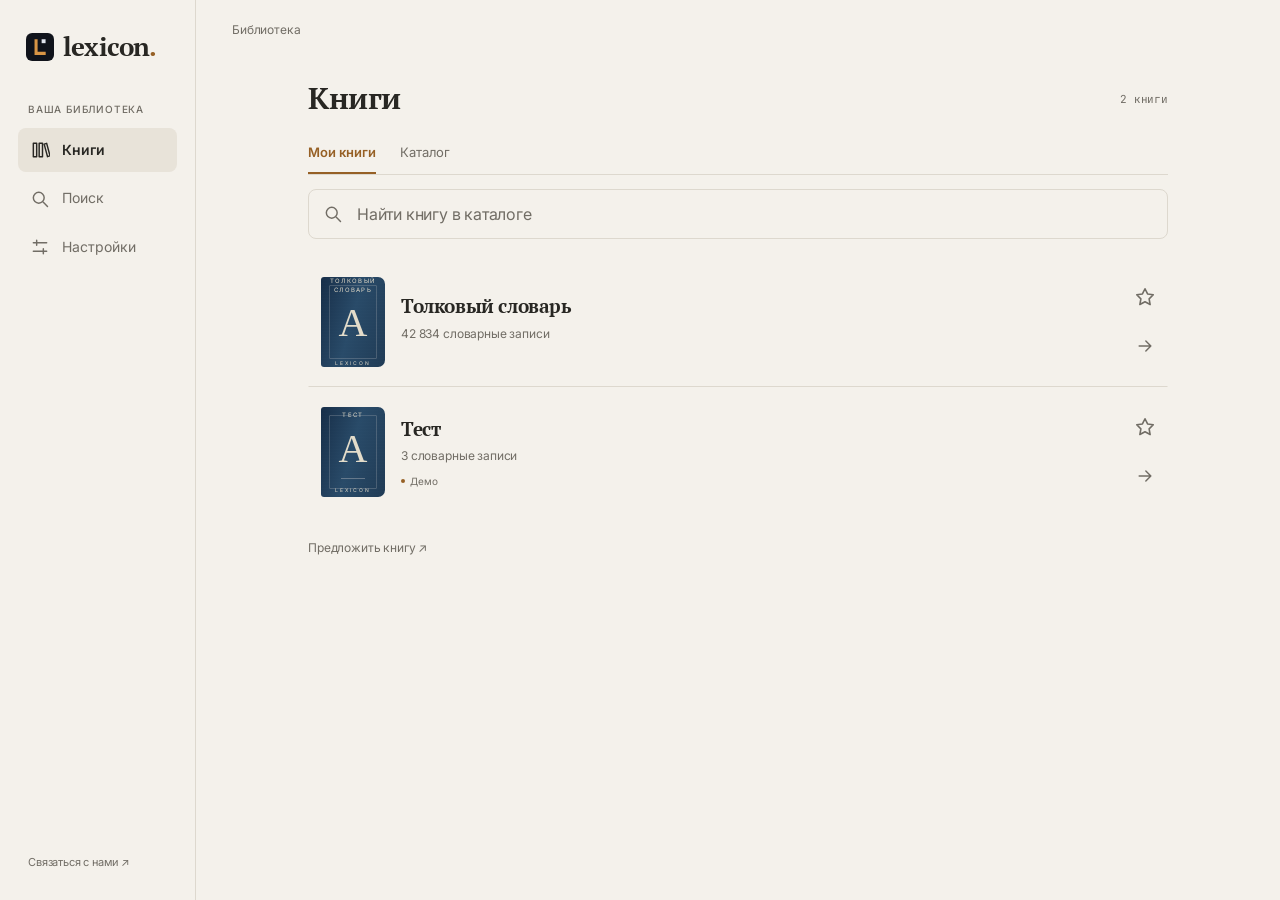
==== commit 1c059102: "Publish web 0.8.49 with restored presets and quiet background connection" ====
--- a/docs/index.html
+++ b/docs/index.html
@@ -1,7 +1,7 @@
-<!doctype html><html lang="ru"><head><meta charset="utf-8"><meta name="viewport" content="width=device-width,initial-scale=1,viewport-fit=cover"><meta name="theme-color" content="#F4F1EB"><meta name="apple-mobile-web-app-capable" content="yes"><meta name="apple-mobile-web-app-title" content="Lexicon"><title>Lexicon — Книги</title><link rel="icon" href="./icon.svg" type="image/svg+xml"><link rel="manifest" href="./manifest.webmanifest"><script src="./theme.js?v=f9f860963660"></script><link rel="stylesheet" href="./style.css?v=6cf6671c838d"><link rel="stylesheet" href="./interface.css?v=fe12666b14cd"><link rel="stylesheet" href="./settings-native.css?v=fd636798500a"><link rel="stylesheet" href="./books-native.css?v=4eb20f7e1304"><link rel="stylesheet" href="./refinement.css?v=554a9de87bde"><link rel="stylesheet" href="./interaction-fixes.css?v=699c94dc5572"><link rel="stylesheet" href="./precision-dense.css?v=ed4b688e3af4"><link rel="stylesheet" href="./reference-refinement.css?v=39f87f0298c2"><script src="./search-engine.js?v=366225dc697b" defer></script><script src="./inject-rules.js?v=8888f3288a59" defer></script><script src="./result-format.js?v=626c639f7f64" defer></script><script src="./portable-config.js?v=5209e62e82d2" defer></script><script src="./result-relay.js?v=566d0dccc76c" defer></script><script src="./result-notifications.js?v=0adbf5796105" defer></script><script src="./api-connections.js?v=8e999408f032" defer></script><script src="./speech.js?v=ca1d92f93617" defer></script><script src="./remote-integrations.js?v=0a018f4863b1" defer></script><script src="./portable.js?v=6ec88dbbc504" defer></script><script src="./app.js?v=03754f51cffa" defer></script><script src="./keyboard.js?v=d89eaf721192" defer></script><link rel="stylesheet" href="./presets.css?v=52d184dd3fd0"><script src="./presets.js?v=4e3a637a8aab" defer></script><link rel="apple-touch-icon" href="./apple-touch-icon.png"></head><body>
+<!doctype html><html lang="ru"><head><meta charset="utf-8"><meta name="viewport" content="width=device-width,initial-scale=1,viewport-fit=cover"><meta name="theme-color" content="#F4F1EB"><meta name="apple-mobile-web-app-capable" content="yes"><meta name="apple-mobile-web-app-title" content="Lexicon"><title>Lexicon — Книги</title><link rel="icon" href="./icon.svg" type="image/svg+xml"><link rel="manifest" href="./manifest.webmanifest"><script src="./theme.js?v=f9f860963660"></script><link rel="stylesheet" href="./style.css?v=6cf6671c838d"><link rel="stylesheet" href="./interface.css?v=fe12666b14cd"><link rel="stylesheet" href="./settings-native.css?v=fd636798500a"><link rel="stylesheet" href="./books-native.css?v=4eb20f7e1304"><link rel="stylesheet" href="./refinement.css?v=554a9de87bde"><link rel="stylesheet" href="./interaction-fixes.css?v=699c94dc5572"><link rel="stylesheet" href="./precision-dense.css?v=ed4b688e3af4"><link rel="stylesheet" href="./reference-refinement.css?v=39f87f0298c2"><script src="./search-engine.js?v=366225dc697b" defer></script><script src="./inject-rules.js?v=8888f3288a59" defer></script><script src="./result-format.js?v=626c639f7f64" defer></script><script src="./portable-config.js?v=84f88f51c8f8" defer></script><script src="./result-relay.js?v=566d0dccc76c" defer></script><script src="./result-notifications.js?v=0adbf5796105" defer></script><script src="./api-connections.js?v=8e999408f032" defer></script><script src="./speech.js?v=ca1d92f93617" defer></script><script src="./remote-integrations.js?v=fcb544822f5b" defer></script><script src="./portable.js?v=6ec88dbbc504" defer></script><script src="./app.js?v=df153b6baecf" defer></script><script src="./keyboard.js?v=d89eaf721192" defer></script><link rel="stylesheet" href="./presets.css?v=52d184dd3fd0"><script src="./presets.js?v=4a0b6a04131e" defer></script><link rel="apple-touch-icon" href="./apple-touch-icon.png"></head><body>
 <svg class="icon-defs" xmlns="http://www.w3.org/2000/svg"><defs><symbol id="i-books" viewBox="0 0 24 24"><path d="M4 4h4v16H4zM11 4h4v16h-4zM17 5l3-1 4 15-3 1z"/></symbol><symbol id="i-history" viewBox="0 0 24 24"><path d="M3 11a9 9 0 1 1 2 7M3 4v7h7m2-5v6l4 2"/></symbol><symbol id="i-settings" viewBox="0 0 24 24"><path d="M4 7h16M4 17h16M8 4v6m8 4v6"/></symbol><symbol id="i-search" viewBox="0 0 24 24"><circle cx="10.5" cy="10.5" r="6.5"/><path d="m16 16 5 5"/></symbol><symbol id="i-star" viewBox="0 0 24 24"><path d="m12 3 2.8 5.7 6.2.9-4.5 4.4 1.1 6.2-5.6-3-5.6 3 1.1-6.2L3 9.6l6.2-.9Z"/></symbol><symbol id="i-arrow" viewBox="0 0 24 24"><path d="M5 12h14m-6-6 6 6-6 6"/></symbol><symbol id="i-copy" viewBox="0 0 24 24"><rect x="8" y="8" width="12" height="12" rx="2"/><path d="M15 8V4H4v11h4"/></symbol></defs></svg>
 <aside class="sidebar"><a class="brand" href="./" aria-label="Lexicon"><img src="./icon.svg" alt="" width="38" height="38"><span>lexicon<span class="brand-dot">.</span></span></a><span class="sidebar-label" data-i18n="workspace">ВАША БИБЛИОТЕКА</span><nav aria-label="Разделы"><button class="active" data-view="books"><svg><use href="#i-books"/></svg><span data-i18n="books">Книги</span></button><button data-view="search"><svg><use href="#i-search"/></svg><span data-i18n="search">Поиск</span></button><button data-view="settings"><svg><use href="#i-settings"/></svg><span data-i18n="settings">Настройки</span></button></nav><div class="sidebar-bottom"><a href="mailto:vlad.titov.ing@gmail.com" data-i18n="contactShort">Связаться с нами ↗</a></div></aside>
 <div class="workspace"><header><span id="breadcrumb" data-i18n="library">Библиотека</span><div class="header-actions"><span class="brand-mobile">lexicon<span class="brand-dot">.</span></span></div></header><main>
-<section id="books-view" class="view"><div class="page-heading"><div><h1 data-i18n="books">Книги</h1></div><span class="count-badge" id="book-count">—</span></div><div id="preset-book-selection" class="preset-book-selection" hidden><div><span id="preset-book-selection-for"></span><strong data-i18n="presetPickInstruction">Выберите книгу для пресета</strong></div><button id="preset-book-cancel" type="button" class="quiet-button" data-i18n="presetPickCancel">Отмена</button></div><div class="preset-bar"><div class="preset-switch" data-preset-switch></div><span class="preset-caption" data-preset-caption hidden></span></div><div id="library-tabs" class="library-tabs" role="tablist" aria-label="Библиотека"><button id="library-tab-mine" type="button" role="tab" data-library-tab="mine" aria-controls="favorites-section catalog-list" aria-selected="true" data-i18n="myBooks">Мои книги</button><button id="library-tab-catalog" type="button" role="tab" data-library-tab="catalog" aria-controls="favorites-section catalog-list" aria-selected="false" tabindex="-1" data-i18n="libraryCatalog">Каталог</button></div><div id="library-search" class="search-box catalog-search"><svg><use href="#i-search"/></svg><input id="book-query" type="search" data-placeholder="findBook" placeholder="Найти книгу в каталоге" aria-label="Поиск книг" autocomplete="off" enterkeyhint="search"><button id="catalog-keyboard-done" class="keyboard-done" type="button" data-i18n="keyboardDone" hidden>Готово</button></div><div class="library-collection"><div id="favorites-section"><div class="section-line"><h2><svg><use href="#i-star"/></svg><span data-i18n="favorites">Избранное</span></h2></div><div id="favorites-list" class="favorite-grid"></div></div><div class="section-line catalog-title"><h2 data-i18n="catalog">Каталог книг</h2><span id="catalog-count" class="subtle"></span></div><div id="catalog-list" class="book-grid"></div></div><div id="catalog-error" class="error" role="alert" hidden></div><div class="catalog-footer"><a class="text-link" href="mailto:vlad.titov.ing@gmail.com" data-i18n="suggestBook">Предложить книгу ↗</a></div></section>
+<section id="books-view" class="view"><div class="page-heading"><div><h1 data-i18n="books">Книги</h1></div><span class="count-badge" id="book-count">—</span></div><div id="library-tabs" class="library-tabs" role="tablist" aria-label="Библиотека"><button id="library-tab-mine" type="button" role="tab" data-library-tab="mine" aria-controls="favorites-section catalog-list" aria-selected="true" data-i18n="myBooks">Мои книги</button><button id="library-tab-catalog" type="button" role="tab" data-library-tab="catalog" aria-controls="favorites-section catalog-list" aria-selected="false" tabindex="-1" data-i18n="libraryCatalog">Каталог</button></div><div id="library-search" class="search-box catalog-search"><svg><use href="#i-search"/></svg><input id="book-query" type="search" data-placeholder="findBook" placeholder="Найти книгу в каталоге" aria-label="Поиск книг" autocomplete="off" enterkeyhint="search"><button id="catalog-keyboard-done" class="keyboard-done" type="button" data-i18n="keyboardDone" hidden>Готово</button></div><div class="library-collection"><div id="favorites-section"><div class="section-line"><h2><svg><use href="#i-star"/></svg><span data-i18n="favorites">Избранное</span></h2></div><div id="favorites-list" class="favorite-grid"></div></div><div class="section-line catalog-title"><h2 data-i18n="catalog">Каталог книг</h2><span id="catalog-count" class="subtle"></span></div><div id="catalog-list" class="book-grid"></div></div><div id="catalog-error" class="error" role="alert" hidden></div><div class="catalog-footer"><a class="text-link" href="mailto:vlad.titov.ing@gmail.com" data-i18n="suggestBook">Предложить книгу ↗</a></div></section>
 <section id="search-view" class="view" hidden><div class="search-topbar"><button id="back-books" class="back-button"><span>←</span><span data-i18n="allBooks">Все книги</span></button><button id="search-history" class="search-history-button" type="button" aria-label="История поиска" title="История поиска" aria-controls="inline-history"><svg><use href="#i-history"/></svg></button></div><h1 class="search-screen-title" data-i18n="search">Поиск</h1><div class="preset-bar"><div class="preset-switch" data-preset-switch></div><span class="preset-caption" data-preset-caption hidden></span></div><div class="search-book-heading"><div id="selected-cover" class="mini-cover" aria-hidden="true">А<span>Я</span></div><div><select id="search-book" aria-label="Выбрать книгу"></select></div><button id="selected-favorite" class="star-button" aria-label="Добавить в избранное"><svg><use href="#i-star"/></svg></button></div><div class="search-mode" role="group" aria-label="Режим поиска"><button id="manual-mode" class="active" data-i18n="manualMode">По слову</button><button id="inject-mode" data-i18n="injectMode">Через Inject</button><button id="api-mode" data-i18n="apiMode">Через API</button></div><div id="inject-bar" class="inject-bar" hidden><div><p id="inject-status" role="status"></p><button id="inject-settings-link" class="inject-settings-link" type="button" data-i18n="injectSettings">Настроить Inject →</button></div><button id="inject-toggle" class="quiet-button" data-i18n="startReceive">Начать приём</button></div><div id="api-bar" class="inject-bar" hidden><div><select id="api-source" aria-label="Источник API"></select><p id="api-receive-status" role="status"></p><button id="api-settings-link" class="inject-settings-link" data-i18n="apiSettings">Настроить API →</button></div><button id="api-toggle" class="quiet-button" data-i18n="startReceive">Начать приём</button></div><div class="search-combobox"><div class="search-box word-search"><svg><use href="#i-search"/></svg><input id="query" type="search" role="combobox" aria-autocomplete="list" aria-controls="suggestions" aria-expanded="false" data-placeholder="wordPlaceholder" placeholder="Начните вводить слово" aria-label="Поиск слова" autocomplete="off" spellcheck="false" maxlength="512" enterkeyhint="search"><button id="keyboard-done" class="keyboard-done" type="button" data-i18n="keyboardDone" hidden>Готово</button></div><div id="suggestions" class="search-dropdown" role="listbox" aria-label="Подсказки" hidden></div></div><div class="search-meta" hidden><span id="connection" role="status"></span></div><div id="error" class="error" role="alert" hidden></div><div id="result-area" aria-live="polite"></div><div id="welcome" class="welcome"><div class="search-empty-icon" aria-hidden="true"><svg><use href="#i-search"/></svg></div><h2 data-i18n="startTyping">Поиск по словарю</h2></div><div id="inline-history" tabindex="-1"><div class="section-line"><h2 data-i18n="history">История</h2><button id="clear-history" class="quiet-button" data-i18n="clear">Очистить</button></div><div id="history-list"></div></div></section>
-<section id="presets-view" class="view" hidden><button type="button" class="quiet-button" data-view="settings">← Настройки</button><div class="page-heading"><h1 data-i18n="presetTitle">Пресеты</h1></div><details open id="preset-editor" class="preset-editor"><summary><span data-i18n="presetEditing">Редактирование</span><span id="preset-editor-slot" class="preset-editor-slot">P1</span></summary><div class="preset-editor-content"><div class="preset-switch" data-preset-switch></div><label for="preset-name" data-i18n="presetName">Название</label><input id="preset-name" type="text" maxlength="48" autocomplete="off"><div class="preset-config"><div class="preset-config-tabs" role="tablist" aria-label="Параметры пресета"><button type="button" role="tab" aria-selected="true" data-preset-panel="search">Поиск</button><button type="button" role="tab" aria-selected="false" data-preset-panel="result">Вывод</button><button type="button" role="tab" aria-selected="false" data-preset-panel="integrations">Подключения</button></div><div id="preset-search-controls"><span class="preset-field-label" data-i18n="presetBook">Книга</span><input id="preset-book" type="hidden"><button id="preset-book-pick" class="preset-book-pick" type="button"><span id="preset-book-cover" class="preset-book-cover" aria-hidden="true"></span><span class="preset-book-info"><strong id="preset-book-name"></strong><span data-i18n="presetChooseLibrary">Выбрать в библиотеке</span></span><span id="preset-book-arrow" aria-hidden="true"></span></button><span id="preset-mode-label" class="preset-field-label" data-i18n="presetSource">Откуда получать слово</span><input id="preset-mode" type="hidden" value="manual"><div id="preset-mode-switch" class="preset-mode-switch" role="radiogroup" aria-labelledby="preset-mode-label"><button type="button" role="radio" aria-checked="true" data-preset-mode="manual" data-i18n="presetManual">Вручную</button><button type="button" role="radio" aria-checked="false" data-preset-mode="inject">Inject</button><button type="button" role="radio" aria-checked="false" data-preset-mode="api">API</button></div><div id="preset-api-choice" hidden><span id="preset-api-label" class="preset-field-label" data-i18n="presetApiSource">Источник API</span><input id="preset-source" type="hidden"><div id="preset-api-options" class="preset-api-options" role="radiogroup" aria-labelledby="preset-api-label"></div><p id="preset-api-empty" class="muted" data-i18n="presetApiEmpty" hidden>Добавьте API во вкладке «Подключения».</p></div></div><div id="preset-connections-origin" class="preset-connections-origin" hidden><span id="preset-connections-label">Из базовых настроек</span><button id="preset-connections-reset" type="button" class="quiet-button" hidden>Вернуть базовые</button></div><div id="preset-config-host"></div></div><div class="preset-actions"><span id="preset-dirty" role="status" hidden>Есть изменения</span><button id="preset-save" type="button" class="connect-button" data-i18n="presetSave">Сохранить</button><button id="preset-clear" type="button" class="quiet-button" data-i18n="presetClear">Очистить</button></div><p id="preset-status" class="muted" role="status" hidden></p></div></details></section><section id="settings-view" class="view" hidden><div class="page-heading settings-heading"><div><h1 data-i18n="settings">Настройки</h1><button type="button" class="quiet-button presets-open" data-view="presets" data-i18n="presetTitle">Пресеты</button></div></div><div id="settings-tabs" class="settings-tabs" role="tablist" aria-label="Настройки"><button type="button" id="settings-tab-general" role="tab" data-settings-tab="general" aria-controls="settings-panel-general" aria-selected="true" tabindex="0" data-i18n="settingsGeneral">Общие</button><button type="button" id="settings-tab-result" role="tab" data-settings-tab="result" aria-controls="settings-panel-result" aria-selected="false" tabindex="-1" data-i18n="settingsResultTab">Вывод</button><button type="button" id="settings-tab-integrations" role="tab" data-settings-tab="integrations" aria-controls="settings-panel-integrations" aria-selected="false" tabindex="-1" data-i18n="settingsIntegrations">Подключения</button></div><div id="settings-panel-general" class="settings-subpanel" role="tabpanel" aria-labelledby="settings-tab-general"><div class="panel language-panel"><label for="language" data-i18n="languageLabel">Язык</label><select id="language" aria-label="Язык"><option value="ru">Русский</option><option value="en">English</option></select></div><div class="panel appearance-panel"><label for="theme" data-i18n="themeLabel">Тема</label><select id="theme"><option value="system" data-i18n="themeSystem">Системная тема</option><option value="light" data-i18n="themeLight">Светлая тема</option><option value="dark" data-i18n="themeDark">Тёмная тема</option></select></div><div class="panel"><label class="toggle-row"><span><strong data-i18n="resultNotifications">Уведомления</strong></span><input id="result-notifications" type="checkbox" role="switch"></label><p id="result-notification-status" class="muted" role="status"></p></div><div class="panel"><label class="toggle-row"><span><strong data-i18n="keepHistory">История поиска</strong><small data-i18n="localHistory">Сохранять найденные слова на этом устройстве</small></span><input id="history-enabled" type="checkbox" role="switch"></label></div><div class="panel about"><p id="app-version">Lexicon 0.8.36</p><button id="check-updates" class="quiet-button" data-i18n="checkUpdates">Проверить обновления</button><p id="update-status" class="muted" role="status"></p><a id="download-update" class="text-link" hidden target="_blank" rel="noopener" data-i18n="downloadUpdate">Скачать обновление</a><a class="developer-contact" href="mailto:vlad.titov.ing@gmail.com"><span data-i18n="contactDeveloper">Связаться с разработчиком</span><span>vlad.titov.ing@gmail.com ↗</span></a></div></div><div id="settings-panel-result" class="settings-subpanel" role="tabpanel" aria-labelledby="settings-tab-result" hidden><div class="panel"><div id="format-target" class="format-switch" role="tablist" aria-label="Формат результата"><button type="button" role="tab" id="format-copy" data-format="copy" aria-controls="format-editor" aria-selected="true" data-i18n="formatCopy">Копирование</button><button type="button" role="tab" id="format-notification" data-format="notification" aria-controls="format-editor" aria-selected="false" tabindex="-1" data-i18n="formatNotification">Уведомления</button><button type="button" role="tab" id="format-impaler" data-format="impaler" aria-controls="format-editor" aria-selected="false" tabindex="-1">Impaler</button><button type="button" role="tab" id="format-speech" data-format="speech" aria-controls="format-editor" aria-selected="false" tabindex="-1" data-i18n="formatSpeech">Озвучивание</button></div><div id="passwordx-format-settings" role="tabpanel" aria-labelledby="format-passwordx" hidden><h3 class="settings-section-title" data-i18n="passwordxMatchTitle">Если совпадение неточное</h3><label class="toggle-row"><span data-i18n="passwordxSuggestion">Передавать координаты ближайшего слова</span><input id="passwordx-use-suggestion" type="checkbox" role="switch"></label><p class="muted" data-i18n="passwordxNoMatch">Если слово не найдено и подходящих координат нет, передаётся 000000. При выключенной настройке неточное совпадение также даёт 000000.</p></div><div id="format-editor" role="tabpanel" aria-labelledby="format-copy"><div class="copy-preview"><span id="preview-caption" data-i18n="preview">Пример</span><output id="copy-preview"></output></div><h3 class="settings-section-title" data-i18n="exactMatchTitle">Состав результата</h3><div id="copy-fields" class="copy-fields"></div><label class="toggle-row speech-label-toggle"><span><span data-i18n="writtenCoordinatesLabel">Добавлять подписи к координатам</span></span><input id="speech-labels" type="checkbox" role="switch"></label><div id="speech-format-settings" hidden><div class="panel" id="speech-settings"><h2 data-i18n="speechTitle">Воспроизведение</h2><label class="toggle-row"><span data-i18n="speechEnable">Озвучивать результат</span><input id="speech-enabled" type="checkbox" role="switch"></label><label class="toggle-row" id="speech-headphones-row"><span data-i18n="speechHeadphonesOnly">Только в наушниках</span><input id="speech-headphones-only" type="checkbox" role="switch" checked></label><p id="speech-only-note" class="muted">Только в наушниках. Новый запрос отменяет предыдущую озвучку.</p><label for="speech-rate" data-i18n="speechRate">Скорость речи</label><div class="speech-rate-row"><input id="speech-rate" type="range" min="0.25" max="1.5" step="0.05" value="1"><output id="speech-rate-value" for="speech-rate">1×</output></div><label for="speech-repeats" data-i18n="speechRepeats">Количество воспроизведений</label><div class="speech-repeat-stepper"><button type="button" id="speech-repeat-less" aria-label="Уменьшить количество повторов">−</button><input id="speech-repeats" type="number" min="1" step="1" inputmode="numeric" value="1"><button type="button" id="speech-repeat-more" aria-label="Увеличить количество повторов">+</button></div><label for="speech-gap" data-i18n="speechGap">Пауза между повторами, секунд</label><input id="speech-gap" type="number" min="1" max="30" step="1" value="5"><div class="speech-actions"><button id="speech-test" class="quiet-button" data-i18n="speechTest">Прослушать</button><button id="speech-stop" class="quiet-button" data-i18n="speechStop">Остановить</button></div><p id="speech-status" class="muted" role="status"></p></div></div><div id="separator-settings"><label for="result-separator" class="separator-label" data-i18n="separator">Разделитель</label><input id="result-separator" type="text" maxlength="64" autocomplete="off" spellcheck="false" aria-describedby="separator-hint"><div class="separator-presets" aria-label="Разделители"><button type="button" data-separator=".">.</button><button type="button" data-separator=" · "> · </button><button type="button" data-separator=" / "> / </button><button type="button" data-separator=" — "> — </button><button type="button" data-separator=", ">, </button></div><p id="separator-hint" class="muted" data-i18n="separatorHint">Пусто — без разделителя.</p></div><details id="uncertain-settings" class="unmatched-section"><summary class="settings-section-title" data-i18n="uncertainTitle">Если слово не найдено</summary><div class="advanced-body"><label class="toggle-row"><span data-i18n="useSuggestionLabel">Использовать ближайшее слово</span><input id="uncertain-suggestion" type="checkbox" role="switch"></label><label class="toggle-row" id="uncertain-coordinates-row"><span data-i18n="suggestionCoordinatesLabel">Передавать его координаты</span><input id="uncertain-coordinates" type="checkbox" role="switch"></label><label class="toggle-row" id="uncertain-original-row"><span data-i18n="includeOriginalLabel">Добавлять исходный ввод</span><input id="uncertain-original" type="checkbox" role="switch"></label><label class="toggle-row"><span data-i18n="markUncertainLabel">Помечать неточное совпадение #</span><input id="uncertain-marker" type="checkbox" role="switch"></label></div></details><p id="unrecognized-note" class="muted" data-i18n="unrecognizedText">Если подходящего слова нет, выводится ###. Это не отключается.</p><p id="copy-warning" class="field-warning" hidden data-i18n="pickField">Выберите хотя бы одно поле.</p></div></div></div><div id="settings-panel-integrations" class="settings-subpanel" role="tabpanel" aria-labelledby="settings-tab-integrations" hidden><details id="inject-settings" class="panel inject-settings"><summary class="integration-summary">Inject</summary><div class="integration-content"><label for="inject-id" data-i18n="injectId">Integration ID</label><div class="inject-connect-row"><input id="inject-id" type="text" autocomplete="off" maxlength="120" placeholder="Integration ID"><button id="inject-check" class="connect-button" data-i18n="checkConnection">Подключить</button></div><p id="inject-config-status" class="muted" role="status"></p><label class="toggle-row"><span data-i18n="injectAutoWords">Обрабатывать слова автоматически</span><input id="inject-auto-words" type="checkbox" role="switch" aria-describedby="inject-auto-words-help" checked></label><p id="inject-auto-words-help" class="muted" data-i18n="injectAutoWordsHelp">«Картинка слона» или «картинки слона» → «слон».</p><p id="inject-background-status" class="muted" role="status"></p></div></details><details class="panel" id="impaler-settings"><summary class="integration-summary">Impaler</summary><div class="integration-content"><button id="relay-connect" class="connect-button" data-i18n="relayConnect">Получить ссылку</button><label class="toggle-row"><span data-i18n="relayEnable">Передавать результаты</span><input id="relay-active" type="checkbox" role="switch"></label><p id="relay-status" class="muted" role="status"></p><div id="relay-watch"><label for="relay-read-url" data-i18n="relayLink">Ссылка для Impaler</label><input id="relay-read-url" type="url" readonly autocomplete="off" spellcheck="false" data-placeholder="relayPlaceholder" placeholder="Появится после подключения"><button id="relay-copy-url" disabled class="quiet-button" data-i18n="relayCopy">Скопировать ссылку</button><p class="muted" data-i18n="relayWatchHint">В Impaler добавьте ссылку в Custom URL и укажите поле text.</p></div></div></details><details class="panel" id="passwordx-settings"><summary class="integration-summary">MyPasSwordX</summary><div class="integration-content"><label class="toggle-row"><span data-i18n="relayEnable">Передавать результаты</span><input id="passwordx-active" type="checkbox" role="switch"></label><button id="passwordx-connect" class="connect-button" data-i18n="relayConnect">Получить ссылку</button><label for="passwordx-url">URL</label><input id="passwordx-url" type="url" readonly autocomplete="off"><button id="passwordx-copy" class="quiet-button" data-i18n="relayCopy" disabled>Скопировать ссылку</button><p class="muted" data-i18n="passwordxHelp">Custom API: URL выше, поле value. Формат: 127 / 2 / 7 → 127207.</p><p id="passwordx-status" class="muted" role="status" hidden></p></div></details><details class="panel api-panel" id="api-settings"><summary class="api-summary" data-i18n="apiSettingsTitle">Настройки API</summary><div class="api-details-content"><div class="api-heading"><div><h2 data-i18n="apiTitle">API приложения</h2></div><label class="api-switch"><span class="sr-only" data-i18n="apiUse">Использовать API</span><input id="own-api-enabled" type="checkbox" role="switch"></label></div><p class="muted" data-i18n="apiOwnHint">POST передаёт слово в приложение, GET получает последний результат.</p><button id="own-api-connect" class="connect-button" data-i18n="apiCreate">Получить API</button><div id="own-api-config" hidden><label for="own-api-name" data-i18n="apiName">Название</label><input id="own-api-name" maxlength="48" value="API Lexicon"><div class="method-switch" role="group" aria-label="Метод API"><button type="button" data-own-method="GET" aria-pressed="true">GET</button><button type="button" data-own-method="POST" aria-pressed="false">POST</button></div><label for="own-api-url">URL</label><input id="own-api-url" type="url" readonly autocomplete="off"><div id="own-api-secret" hidden><label for="own-api-key" data-i18n="apiWriteKey">Ключ записи (Bearer)</label><input id="own-api-key" type="password" readonly autocomplete="off"><button id="own-api-copy-key" class="quiet-button" data-i18n="apiCopyKey">Скопировать ключ</button><pre class="api-example">{"value":"ПАПА"}</pre></div><p id="own-api-method-note" class="muted"></p><div class="api-actions"><button id="own-api-copy-url" class="quiet-button" data-i18n="apiCopyUrl">Скопировать URL</button><button id="own-api-test" class="quiet-button" data-i18n="apiTest">Проверить API</button><button id="own-api-format" class="quiet-button" data-i18n="apiFormat">Формат результата</button></div></div><p id="own-api-status" class="muted" role="status"></p><div class="api-section-heading"><h3 data-i18n="apiExternal">Подключения к другим API</h3><button id="api-add" class="quiet-button" data-i18n="apiAdd">＋ Добавить</button></div><div id="custom-api-list"></div><p class="muted" data-i18n="apiForeground">Приём слов работает на открытом экране поиска в режиме «Через API».</p></div></details></div></section></main></div><div id="toast" role="status" aria-live="polite" aria-atomic="true" hidden></div></body></html>
+<section id="presets-view" class="view" hidden><button type="button" class="quiet-button" data-view="settings">← Настройки</button><div class="page-heading"><h1 data-i18n="presetTitle">Пресеты</h1></div><details open id="preset-editor" class="preset-editor"><summary><span data-i18n="presetEditing">Редактирование</span><span id="preset-editor-slot" class="preset-editor-slot">P1</span></summary><div class="preset-editor-content"><div class="preset-switch" data-preset-switch></div><label for="preset-name" data-i18n="presetName">Название</label><input id="preset-name" type="text" maxlength="48" autocomplete="off"><div class="preset-config"><div class="preset-config-tabs" role="tablist" aria-label="Параметры пресета"><button type="button" role="tab" aria-selected="true" data-preset-panel="search">Поиск</button><button type="button" role="tab" aria-selected="false" data-preset-panel="result">Вывод</button><button type="button" role="tab" aria-selected="false" data-preset-panel="integrations">Подключения</button></div><div id="preset-search-controls"><span id="preset-mode-label" class="preset-field-label" data-i18n="presetSource">Откуда получать слово</span><input id="preset-mode" type="hidden" value="manual"><div id="preset-mode-switch" class="preset-mode-switch" role="radiogroup" aria-labelledby="preset-mode-label"><button type="button" role="radio" aria-checked="true" data-preset-mode="manual" data-i18n="presetManual">Вручную</button><button type="button" role="radio" aria-checked="false" data-preset-mode="inject">Inject</button><button type="button" role="radio" aria-checked="false" data-preset-mode="api">API</button></div><div id="preset-api-choice" hidden><span id="preset-api-label" class="preset-field-label" data-i18n="presetApiSource">Источник API</span><input id="preset-source" type="hidden"><div id="preset-api-options" class="preset-api-options" role="radiogroup" aria-labelledby="preset-api-label"></div><p id="preset-api-empty" class="muted" data-i18n="presetApiEmpty" hidden>Добавьте API во вкладке «Подключения».</p></div></div><div id="preset-connections-origin" class="preset-connections-origin" hidden><span id="preset-connections-label">Из базовых настроек</span><button id="preset-connections-reset" type="button" class="quiet-button" hidden>Вернуть базовые</button></div><div id="preset-config-host"></div></div><div class="preset-actions"><span id="preset-dirty" role="status" hidden>Есть изменения</span><button id="preset-save" type="button" class="connect-button" data-i18n="presetSave">Сохранить</button><button id="preset-clear" type="button" class="quiet-button" data-i18n="presetClear">Очистить</button></div><p id="preset-status" class="muted" role="status" hidden></p></div></details></section><section id="settings-view" class="view" hidden><div class="page-heading settings-heading"><div><h1 data-i18n="settings">Настройки</h1><button type="button" class="quiet-button presets-open" data-view="presets" data-i18n="presetTitle">Пресеты</button></div></div><div id="settings-tabs" class="settings-tabs" role="tablist" aria-label="Настройки"><button type="button" id="settings-tab-general" role="tab" data-settings-tab="general" aria-controls="settings-panel-general" aria-selected="true" tabindex="0" data-i18n="settingsGeneral">Общие</button><button type="button" id="settings-tab-result" role="tab" data-settings-tab="result" aria-controls="settings-panel-result" aria-selected="false" tabindex="-1" data-i18n="settingsResultTab">Вывод</button><button type="button" id="settings-tab-integrations" role="tab" data-settings-tab="integrations" aria-controls="settings-panel-integrations" aria-selected="false" tabindex="-1" data-i18n="settingsIntegrations">Подключения</button></div><div id="settings-panel-general" class="settings-subpanel" role="tabpanel" aria-labelledby="settings-tab-general"><div class="panel language-panel"><label for="language" data-i18n="languageLabel">Язык</label><select id="language" aria-label="Язык"><option value="ru">Русский</option><option value="en">English</option></select></div><div class="panel appearance-panel"><label for="theme" data-i18n="themeLabel">Тема</label><select id="theme"><option value="system" data-i18n="themeSystem">Системная тема</option><option value="light" data-i18n="themeLight">Светлая тема</option><option value="dark" data-i18n="themeDark">Тёмная тема</option></select></div><div class="panel"><label class="toggle-row"><span><strong data-i18n="resultNotifications">Уведомления</strong></span><input id="result-notifications" type="checkbox" role="switch"></label><p id="result-notification-status" class="muted" role="status"></p></div><div class="panel"><label class="toggle-row"><span><strong data-i18n="keepHistory">История поиска</strong><small data-i18n="localHistory">Сохранять найденные слова на этом устройстве</small></span><input id="history-enabled" type="checkbox" role="switch"></label></div><div class="panel about"><p id="app-version">Lexicon 0.8.36</p><button id="check-updates" class="quiet-button" data-i18n="checkUpdates">Проверить обновления</button><p id="update-status" class="muted" role="status"></p><a id="download-update" class="text-link" hidden target="_blank" rel="noopener" data-i18n="downloadUpdate">Скачать обновление</a><a class="developer-contact" href="mailto:vlad.titov.ing@gmail.com"><span data-i18n="contactDeveloper">Связаться с разработчиком</span><span>vlad.titov.ing@gmail.com ↗</span></a></div></div><div id="settings-panel-result" class="settings-subpanel" role="tabpanel" aria-labelledby="settings-tab-result" hidden><div class="panel"><div id="format-target" class="format-switch" role="tablist" aria-label="Формат результата"><button type="button" role="tab" id="format-copy" data-format="copy" aria-controls="format-editor" aria-selected="true" data-i18n="formatCopy">Копирование</button><button type="button" role="tab" id="format-notification" data-format="notification" aria-controls="format-editor" aria-selected="false" tabindex="-1" data-i18n="formatNotification">Уведомления</button><button type="button" role="tab" id="format-impaler" data-format="impaler" aria-controls="format-editor" aria-selected="false" tabindex="-1">Impaler</button><button type="button" role="tab" id="format-speech" data-format="speech" aria-controls="format-editor" aria-selected="false" tabindex="-1" data-i18n="formatSpeech">Озвучивание</button></div><div id="passwordx-format-settings" role="tabpanel" aria-labelledby="format-passwordx" hidden><h3 class="settings-section-title" data-i18n="passwordxMatchTitle">Если совпадение неточное</h3><label class="toggle-row"><span data-i18n="passwordxSuggestion">Передавать координаты ближайшего слова</span><input id="passwordx-use-suggestion" type="checkbox" role="switch"></label><p class="muted" data-i18n="passwordxNoMatch">Если слово не найдено и подходящих координат нет, передаётся 000000. При выключенной настройке неточное совпадение также даёт 000000.</p></div><div id="format-editor" role="tabpanel" aria-labelledby="format-copy"><div class="copy-preview"><span id="preview-caption" data-i18n="preview">Пример</span><output id="copy-preview"></output></div><h3 class="settings-section-title" data-i18n="exactMatchTitle">Состав результата</h3><div id="copy-fields" class="copy-fields"></div><label class="toggle-row speech-label-toggle"><span><span data-i18n="writtenCoordinatesLabel">Писать наименование перед значением</span><small id="coordinate-label-help">Писать слова: страница, колонка, строчка</small></span><input id="speech-labels" type="checkbox" role="switch"></label><div id="speech-format-settings" hidden><div class="panel" id="speech-settings"><h2 data-i18n="speechTitle">Воспроизведение</h2><label class="toggle-row"><span data-i18n="speechEnable">Озвучивать результат</span><input id="speech-enabled" type="checkbox" role="switch"></label><label class="toggle-row" id="speech-headphones-row"><span data-i18n="speechHeadphonesOnly">Только в наушниках</span><input id="speech-headphones-only" type="checkbox" role="switch" checked></label><p id="speech-only-note" class="muted">Только в наушниках. Новый запрос отменяет предыдущую озвучку.</p><label for="speech-rate" data-i18n="speechRate">Скорость речи</label><div class="speech-rate-row"><input id="speech-rate" type="range" min="0.25" max="1.5" step="0.05" value="1"><output id="speech-rate-value" for="speech-rate">1×</output></div><label for="speech-repeats" data-i18n="speechRepeats">Количество воспроизведений</label><div class="speech-repeat-stepper"><button type="button" id="speech-repeat-less" aria-label="Уменьшить количество повторов">−</button><input id="speech-repeats" type="number" min="1" step="1" inputmode="numeric" value="1"><button type="button" id="speech-repeat-more" aria-label="Увеличить количество повторов">+</button></div><label for="speech-gap" data-i18n="speechGap">Пауза между повторами, секунд</label><input id="speech-gap" type="number" min="1" max="30" step="1" value="5"><div class="speech-actions"><button id="speech-test" class="quiet-button" data-i18n="speechTest">Прослушать</button><button id="speech-stop" class="quiet-button" data-i18n="speechStop">Остановить</button></div><p id="speech-status" class="muted" role="status"></p></div></div><div id="separator-settings"><label for="result-separator" class="separator-label" data-i18n="separator">Разделитель</label><input id="result-separator" type="text" maxlength="64" autocomplete="off" spellcheck="false" aria-describedby="separator-hint"><div class="separator-presets" aria-label="Разделители"><button type="button" data-separator=".">.</button><button type="button" data-separator=" · "> · </button><button type="button" data-separator=" / "> / </button><button type="button" data-separator=" — "> — </button><button type="button" data-separator=", ">, </button></div><p id="separator-hint" class="muted" data-i18n="separatorHint">Пусто — без разделителя.</p></div><details id="uncertain-settings" class="unmatched-section"><summary class="settings-section-title" data-i18n="uncertainTitle">Если слово не найдено</summary><div class="advanced-body"><label class="toggle-row"><span data-i18n="useSuggestionLabel">Использовать ближайшее слово</span><input id="uncertain-suggestion" type="checkbox" role="switch"></label><label class="toggle-row" id="uncertain-coordinates-row"><span data-i18n="suggestionCoordinatesLabel">Передавать его координаты</span><input id="uncertain-coordinates" type="checkbox" role="switch"></label><label class="toggle-row" id="uncertain-original-row"><span data-i18n="includeOriginalLabel">Добавлять исходный ввод</span><input id="uncertain-original" type="checkbox" role="switch"></label><label class="toggle-row"><span data-i18n="markUncertainLabel">Помечать неточное совпадение #</span><input id="uncertain-marker" type="checkbox" role="switch"></label></div></details><p id="unrecognized-note" class="muted" data-i18n="unrecognizedText">Если подходящего слова нет, выводится ###. Это не отключается.</p><p id="copy-warning" class="field-warning" hidden data-i18n="pickField">Выберите хотя бы одно поле.</p></div></div></div><div id="settings-panel-integrations" class="settings-subpanel" role="tabpanel" aria-labelledby="settings-tab-integrations" hidden><details id="inject-settings" class="panel inject-settings"><summary class="integration-summary">Inject</summary><div class="integration-content"><label for="inject-id" data-i18n="injectId">Integration ID</label><div class="inject-connect-row"><input id="inject-id" type="text" autocomplete="off" maxlength="120" placeholder="Integration ID"><button id="inject-check" class="connect-button" data-i18n="checkConnection">Подключить</button></div><p id="inject-config-status" class="muted" role="status"></p><label class="toggle-row"><span data-i18n="injectAutoWords">Обрабатывать слова автоматически</span><input id="inject-auto-words" type="checkbox" role="switch" aria-describedby="inject-auto-words-help" checked></label><p id="inject-auto-words-help" class="muted" data-i18n="injectAutoWordsHelp">«Картинка слона» или «картинки слона» → «слон».</p><p id="inject-background-status" class="muted" role="status"></p></div></details><details class="panel" id="impaler-settings"><summary class="integration-summary">Impaler</summary><div class="integration-content"><button id="relay-connect" class="connect-button" data-i18n="relayConnect">Получить ссылку</button><label class="toggle-row"><span data-i18n="relayEnable">Передавать результаты</span><input id="relay-active" type="checkbox" role="switch"></label><p id="relay-status" class="muted" role="status"></p><div id="relay-watch"><label for="relay-read-url" data-i18n="relayLink">Ссылка для Impaler</label><input id="relay-read-url" type="url" readonly autocomplete="off" spellcheck="false" data-placeholder="relayPlaceholder" placeholder="Появится после подключения"><button id="relay-copy-url" disabled class="quiet-button" data-i18n="relayCopy">Скопировать ссылку</button><p class="muted" data-i18n="relayWatchHint">В Impaler добавьте ссылку в Custom URL и укажите поле text.</p></div></div></details><details class="panel" id="passwordx-settings"><summary class="integration-summary">MyPasSwordX</summary><div class="integration-content"><label class="toggle-row"><span data-i18n="relayEnable">Передавать результаты</span><input id="passwordx-active" type="checkbox" role="switch"></label><button id="passwordx-connect" class="connect-button" data-i18n="relayConnect">Получить ссылку</button><label for="passwordx-url">URL</label><input id="passwordx-url" type="url" readonly autocomplete="off"><button id="passwordx-copy" class="quiet-button" data-i18n="relayCopy" disabled>Скопировать ссылку</button><p class="muted" data-i18n="passwordxHelp">Custom API: URL выше, поле value. Формат: 127 / 2 / 7 → 127207.</p><p id="passwordx-status" class="muted" role="status" hidden></p></div></details><details class="panel api-panel" id="api-settings"><summary class="api-summary" data-i18n="apiSettingsTitle">Настройки API</summary><div class="api-details-content"><div class="api-heading"><div><h2 data-i18n="apiTitle">API приложения</h2></div><label class="api-switch"><span class="sr-only" data-i18n="apiUse">Использовать API</span><input id="own-api-enabled" type="checkbox" role="switch"></label></div><p class="muted" data-i18n="apiOwnHint">POST передаёт слово в приложение, GET получает последний результат.</p><button id="own-api-connect" class="connect-button" data-i18n="apiCreate">Получить API</button><div id="own-api-config" hidden><label for="own-api-name" data-i18n="apiName">Название</label><input id="own-api-name" maxlength="48" value="API Lexicon"><div class="method-switch" role="group" aria-label="Метод API"><button type="button" data-own-method="GET" aria-pressed="true">GET</button><button type="button" data-own-method="POST" aria-pressed="false">POST</button></div><label for="own-api-url">URL</label><input id="own-api-url" type="url" readonly autocomplete="off"><div id="own-api-secret" hidden><label for="own-api-key" data-i18n="apiWriteKey">Ключ записи (Bearer)</label><input id="own-api-key" type="password" readonly autocomplete="off"><button id="own-api-copy-key" class="quiet-button" data-i18n="apiCopyKey">Скопировать ключ</button><pre class="api-example">{"value":"ПАПА"}</pre></div><p id="own-api-method-note" class="muted"></p><div class="api-actions"><button id="own-api-copy-url" class="quiet-button" data-i18n="apiCopyUrl">Скопировать URL</button><button id="own-api-test" class="quiet-button" data-i18n="apiTest">Проверить API</button><button id="own-api-format" class="quiet-button" data-i18n="apiFormat">Формат результата</button></div></div><p id="own-api-status" class="muted" role="status"></p><div class="api-section-heading"><h3 data-i18n="apiExternal">Подключения к другим API</h3><button id="api-add" class="quiet-button" data-i18n="apiAdd">＋ Добавить</button></div><div id="custom-api-list"></div><p class="muted" data-i18n="apiForeground">Приём слов работает на открытом экране поиска в режиме «Через API».</p></div></details></div></section></main></div><div id="toast" role="status" aria-live="polite" aria-atomic="true" hidden></div></body></html>
